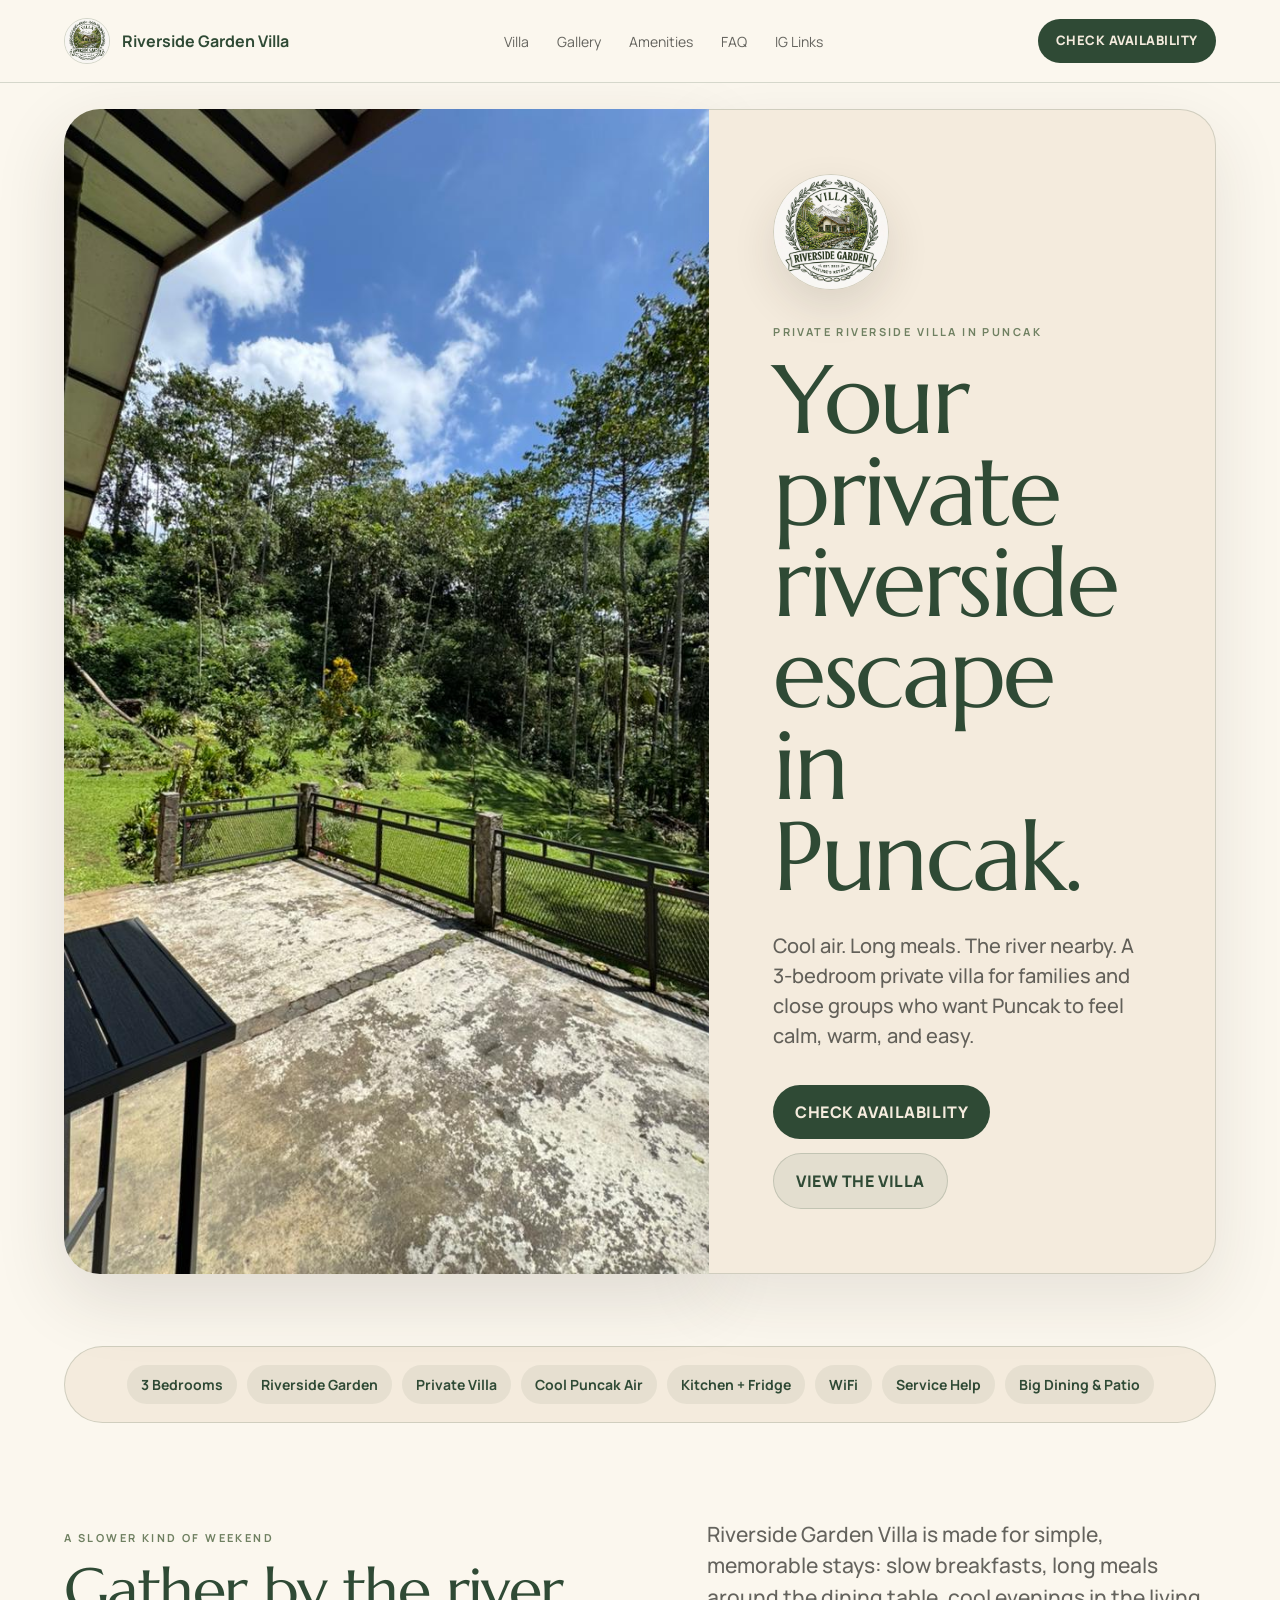
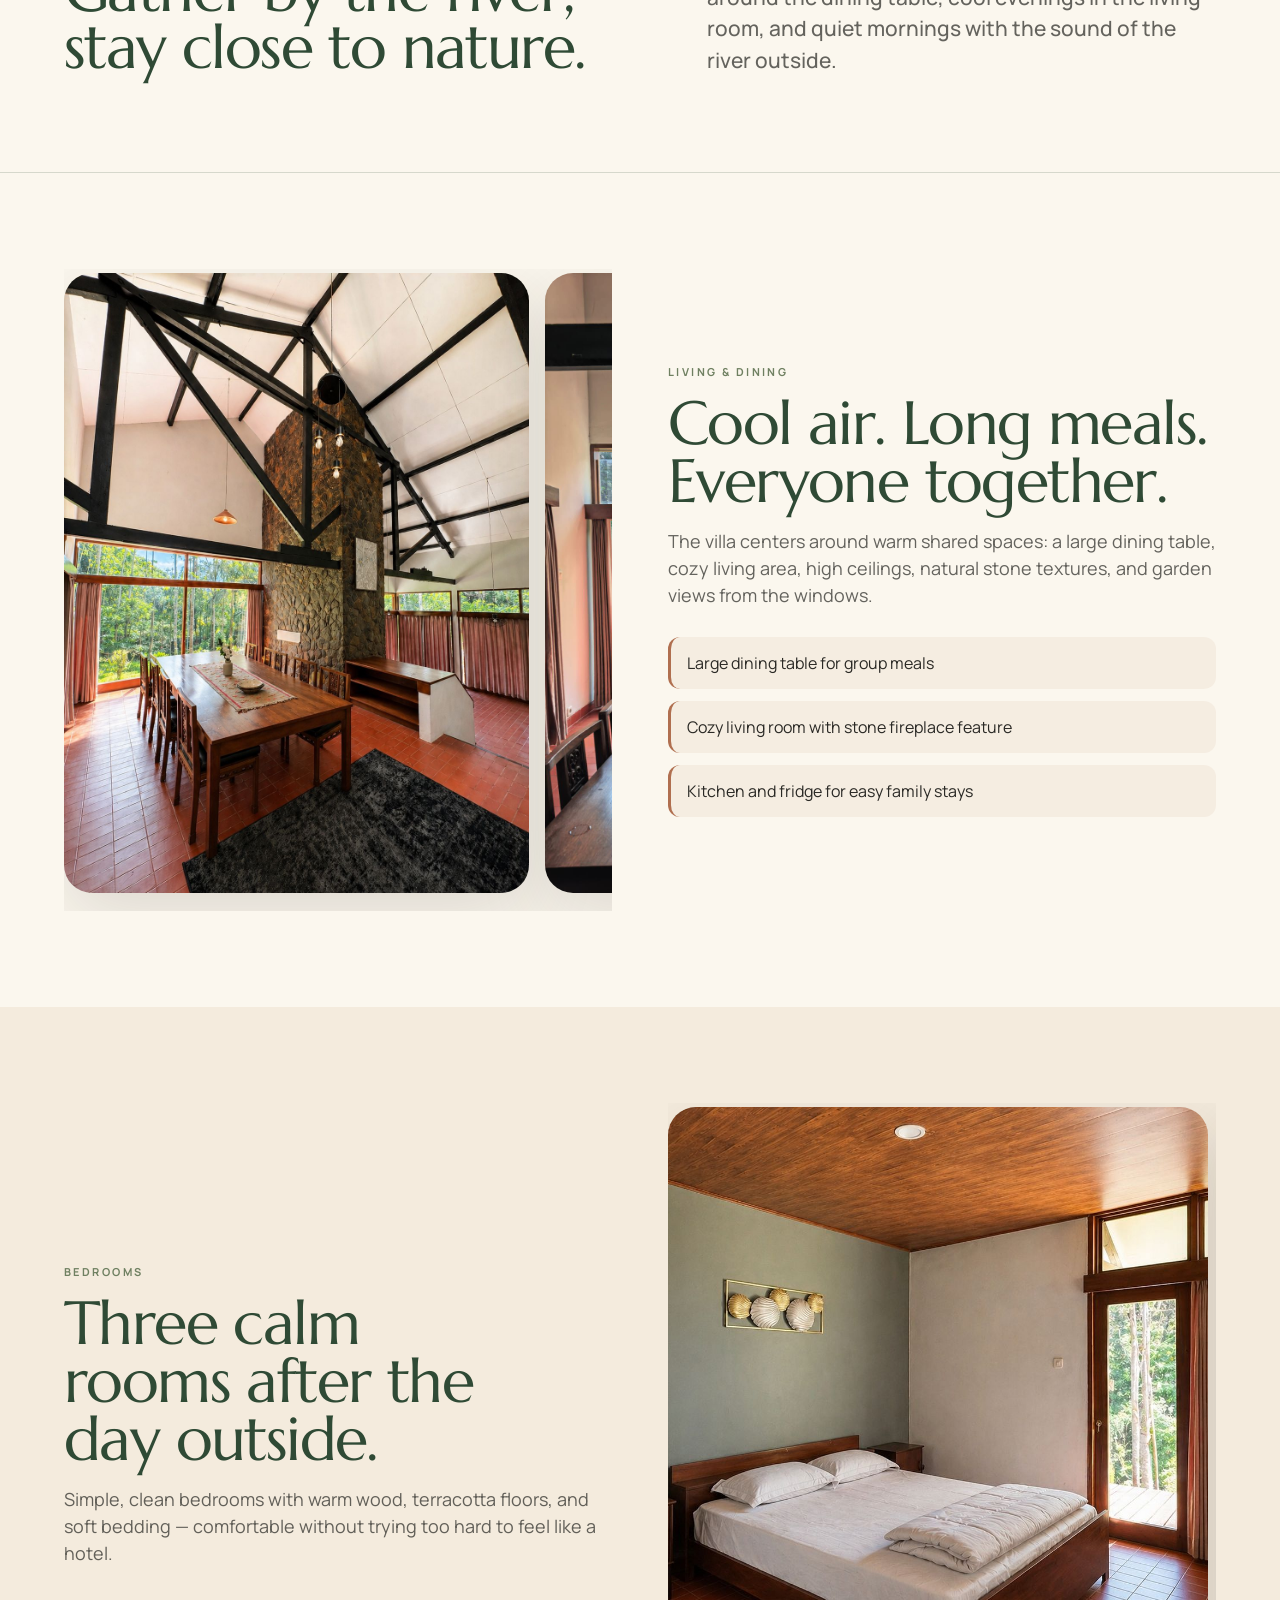
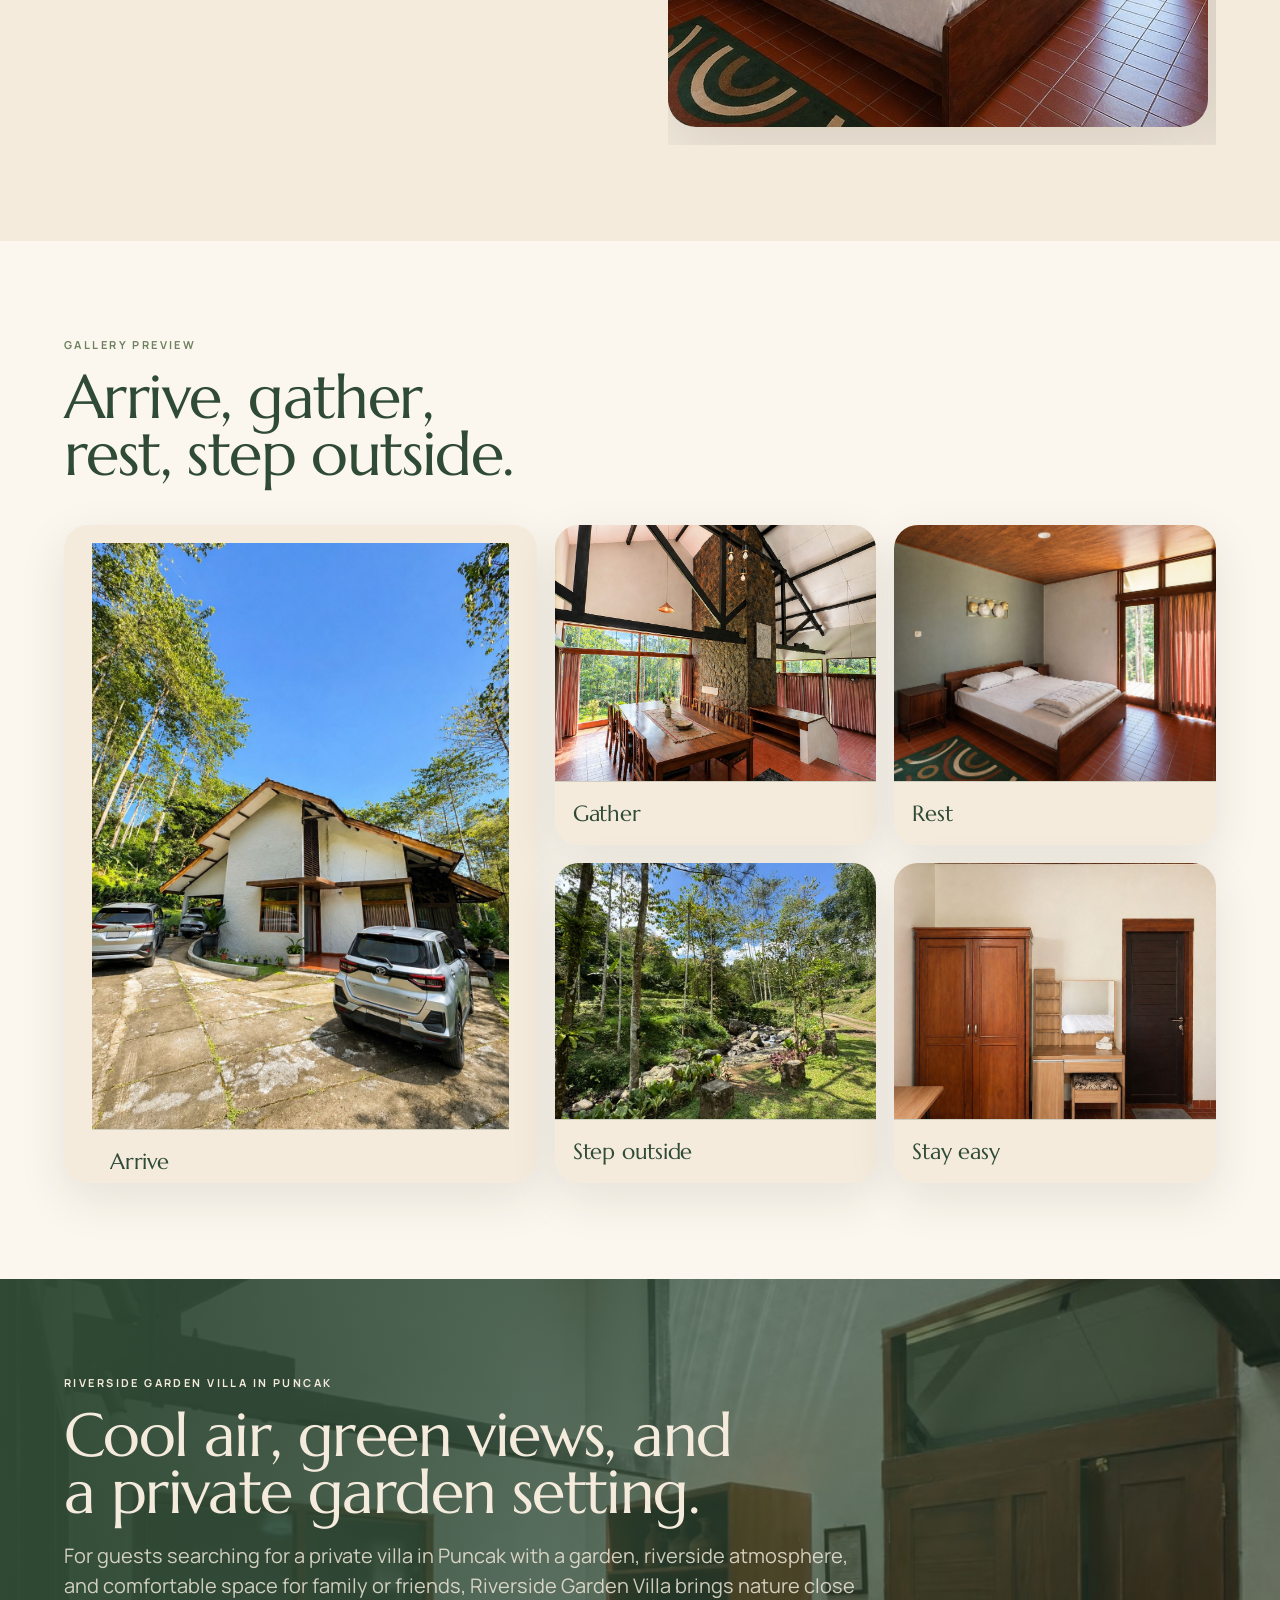
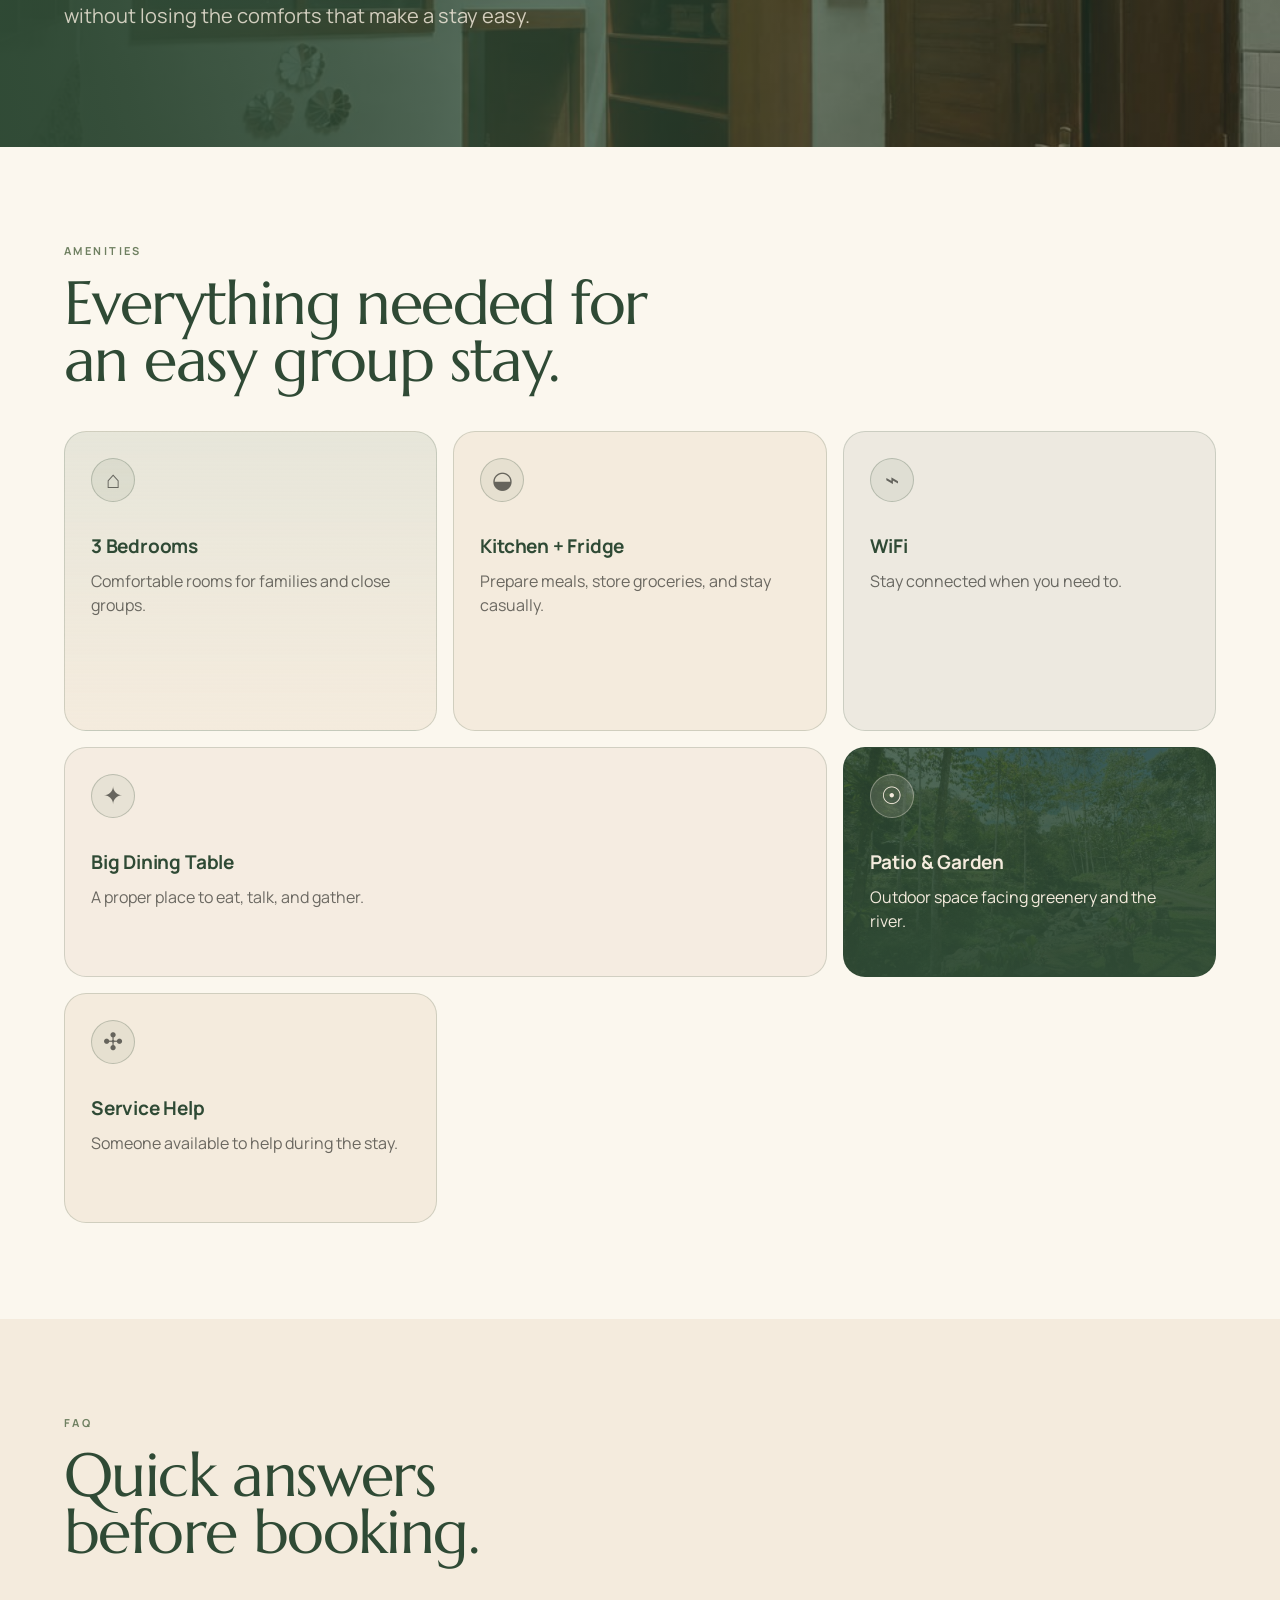
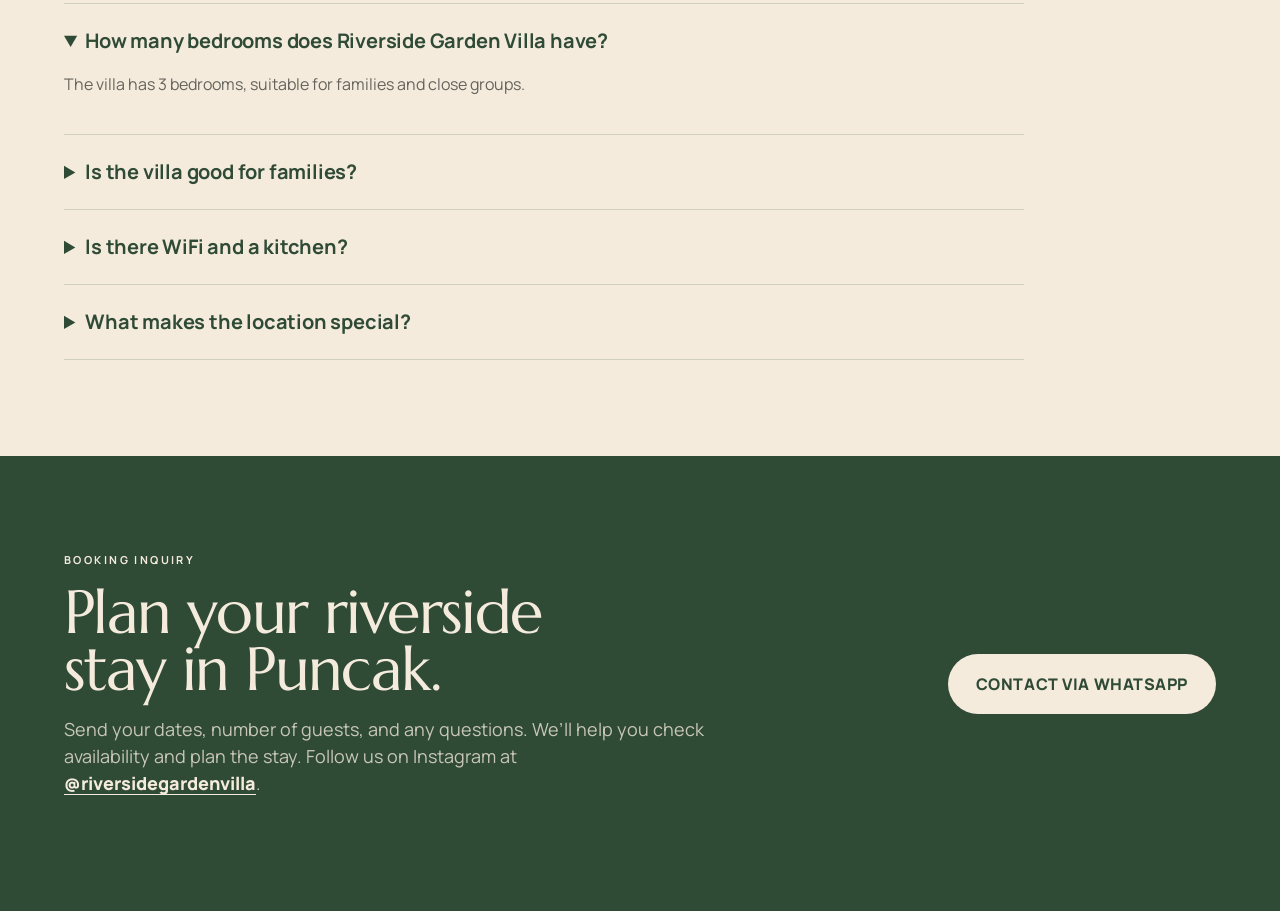
==== index.html @ 87b30d62 "Update WhatsApp inquiry message" ====
<!doctype html>
<html lang="en">
<head>
  <meta charset="utf-8" />
  <meta name="viewport" content="width=device-width, initial-scale=1" />
  <title>Riverside Garden Villa Puncak | Private 3-Bedroom Riverside Villa</title>
  <meta name="description" content="Riverside Garden Villa is a private 3-bedroom villa in Puncak for families and close groups, with a riverside garden, cool mountain air, kitchen, WiFi, patio, and cozy gathering spaces." />
  <meta name="keywords" content="villa puncak, riverside villa puncak, private villa puncak, family villa puncak, villa with garden puncak, 3 bedroom villa puncak" />
  <meta property="og:title" content="Riverside Garden Villa — Your private riverside escape in Puncak" />
  <meta property="og:description" content="A warm, private 3-bedroom riverside villa for families and close groups in Puncak." />
  <meta property="og:type" content="website" />
  <link rel="preconnect" href="https://fonts.googleapis.com">
  <link rel="preconnect" href="https://fonts.gstatic.com" crossorigin>
  <link href="https://fonts.googleapis.com/css2?family=Manrope:wght@400;500;600;700;800&family=Marcellus&display=swap" rel="stylesheet">
  <link rel="stylesheet" href="styles.css" />
  <script type="application/ld+json">
  {
    "@context": "https://schema.org",
    "@type": "LodgingBusiness",
    "name": "Riverside Garden Villa",
    "description": "Private 3-bedroom riverside garden villa in Puncak for families and close groups.",
    "address": { "@type": "PostalAddress", "addressLocality": "Puncak", "addressCountry": "ID" },
    "amenityFeature": [
      {"@type":"LocationFeatureSpecification","name":"3 bedrooms","value":true},
      {"@type":"LocationFeatureSpecification","name":"Riverside garden","value":true},
      {"@type":"LocationFeatureSpecification","name":"Kitchen and fridge","value":true},
      {"@type":"LocationFeatureSpecification","name":"WiFi","value":true},
      {"@type":"LocationFeatureSpecification","name":"Service help","value":true}
    ]
  }
  </script>
</head>
<body>
  <header class="nav">
    <a class="brand" href="#top" aria-label="Riverside Garden Villa home">
      <img class="nav-logo" src="assets/logo-riverside-garden.jpg" alt="Riverside Garden Villa logo" />
      <span>Riverside Garden Villa</span>
    </a>
    <nav aria-label="Main navigation">
      <a href="#villa">Villa</a>
      <a href="#gallery">Gallery</a>
      <a href="#amenities">Amenities</a>
      <a href="#faq">FAQ</a>
      <a href="links.html">IG Links</a>
    </nav>
    <a class="nav-cta" href="#book">Check Availability</a>
  </header>

  <main id="top">
    <section class="hero hero-retreat">
      <div class="hero-image-panel">
        <img src="assets/nature-terrace-view.jpg" alt="Terrace overlooking green riverside garden at Riverside Garden Villa in Puncak" />
      </div>
      <div class="hero-copy hero-copy-panel">
        <img class="hero-logo" src="assets/logo-riverside-garden.jpg" alt="Riverside Garden Villa logo" />
        <p class="eyebrow">Private riverside villa in Puncak</p>
        <h1>Your private riverside escape in Puncak.</h1>
        <p class="lead">Cool air. Long meals. The river nearby. A 3-bedroom private villa for families and close groups who want Puncak to feel calm, warm, and easy.</p>
        <div class="actions">
          <a class="button primary" href="#book">Check Availability</a>
          <a class="button secondary" href="#gallery">View the Villa</a>
        </div>
      </div>
    </section>

    <section class="highlights" aria-label="Villa highlights">
      <span>3 Bedrooms</span><span>Riverside Garden</span><span>Private Villa</span><span>Cool Puncak Air</span><span>Kitchen + Fridge</span><span>WiFi</span><span>Service Help</span><span>Big Dining & Patio</span>
    </section>

    <section id="villa" class="story section-pad">
      <div>
        <p class="eyebrow">A slower kind of weekend</p>
        <h2>Gather by the river, stay close to nature.</h2>
      </div>
      <p>Riverside Garden Villa is made for simple, memorable stays: slow breakfasts, long meals around the dining table, cool evenings in the living room, and quiet mornings with the sound of the river outside.</p>
    </section>

    <section class="split section-pad">
      <div class="side-scroll feature-scroll" aria-label="Living and dining photo gallery">
        <img src="assets/living-dining-1.jpg" alt="High ceiling dining area with warm wood table and stone fireplace" />
        <img src="assets/living-dining-2.jpg" alt="Dining table beside large windows and garden views" />
        <img src="assets/living-room-1.jpg" alt="Living room with sofa, television, and fireplace" />
        <img src="assets/living-room-2.jpg" alt="Cozy living area with fireplace and tall windows" />
      </div>
      <div class="split-copy">
        <p class="eyebrow">Living & dining</p>
        <h2>Cool air. Long meals. Everyone together.</h2>
        <p>The villa centers around warm shared spaces: a large dining table, cozy living area, high ceilings, natural stone textures, and garden views from the windows.</p>
        <ul class="ticks">
          <li>Large dining table for group meals</li>
          <li>Cozy living room with stone fireplace feature</li>
          <li>Kitchen and fridge for easy family stays</li>
        </ul>
      </div>
    </section>

    <section class="split reverse section-pad">
      <div class="split-copy">
        <p class="eyebrow">Bedrooms</p>
        <h2>Three calm rooms after the day outside.</h2>
        <p>Simple, clean bedrooms with warm wood, terracotta floors, and soft bedding — comfortable without trying too hard to feel like a hotel.</p>
      </div>
      <div class="side-scroll feature-scroll" aria-label="Bedroom photo gallery">
        <img src="assets/bedroom-2.jpg" alt="Bedroom with bed, side table, curtains, and balcony door" />
        <img src="assets/bedroom-3.jpg" alt="Bedroom with double bed and warm wood finishes" />
        <img src="assets/bedroom-1.jpg" alt="Bedroom with bed, desk, wardrobe, and warm wood finishes" />
        <img src="assets/bedroom-twin.jpg" alt="Bright bedroom with twin beds" />
      </div>
    </section>

    <section id="gallery" class="gallery section-pad">
      <div class="section-head">
        <p class="eyebrow">Gallery preview</p>
        <h2>Arrive, gather, rest, step outside.</h2>
      </div>
      <div class="gallery-grid">
        <figure class="large"><img src="assets/arrive-front-driveway.jpg" alt="Front driveway arrival view of Riverside Garden Villa in Puncak" /><figcaption>Arrive</figcaption></figure>
        <figure><img src="assets/living-dining-1.jpg" alt="Warm living and dining room for gathering together" /><figcaption>Gather</figcaption></figure>
        <figure><img src="assets/bedroom-2.jpg" alt="Bedroom with bed, curtains, and balcony door" /><figcaption>Rest</figcaption></figure>
        <figure><img src="assets/nature-riverside-lawn.jpg" alt="Riverside lawn and stream surrounded by trees" /><figcaption>Step outside</figcaption></figure>
        <figure><img src="assets/stay-easy-room-desk.jpg" alt="Room desk, storage, and practical stay amenities" /><figcaption>Stay easy</figcaption></figure>
      </div>
    </section>

    <section class="river section-pad">
      <div class="river-panel">
        <p class="eyebrow">Riverside garden villa in Puncak</p>
        <h2>Cool air, green views, and a private garden setting.</h2>
        <p>For guests searching for a private villa in Puncak with a garden, riverside atmosphere, and comfortable space for family or friends, Riverside Garden Villa brings nature close without losing the comforts that make a stay easy.</p>
      </div>
    </section>

    <section id="amenities" class="amenities section-pad">
      <div class="section-head compact">
        <p class="eyebrow">Amenities</p>
        <h2>Everything needed for an easy group stay.</h2>
      </div>
      <div class="amenity-grid">
        <div class="amenity-card tall"><span class="amenity-icon">⌂</span><strong>3 Bedrooms</strong><span>Comfortable rooms for families and close groups.</span></div>
        <div class="amenity-card"><span class="amenity-icon">◒</span><strong>Kitchen + Fridge</strong><span>Prepare meals, store groceries, and stay casually.</span></div>
        <div class="amenity-card quiet"><span class="amenity-icon">⌁</span><strong>WiFi</strong><span>Stay connected when you need to.</span></div>
        <div class="amenity-card wide"><span class="amenity-icon">✦</span><strong>Big Dining Table</strong><span>A proper place to eat, talk, and gather.</span></div>
        <div class="amenity-card image-card"><img src="assets/step-outside-stream.jpg" alt="Riverside garden stream" /><span class="amenity-icon">☉</span><strong>Patio & Garden</strong><span>Outdoor space facing greenery and the river.</span></div>
        <div class="amenity-card"><span class="amenity-icon">✣</span><strong>Service Help</strong><span>Someone available to help during the stay.</span></div>
      </div>
    </section>

    <section id="faq" class="faq section-pad">
      <div class="section-head compact">
        <p class="eyebrow">FAQ</p>
        <h2>Quick answers before booking.</h2>
      </div>
      <details open><summary>How many bedrooms does Riverside Garden Villa have?</summary><p>The villa has 3 bedrooms, suitable for families and close groups.</p></details>
      <details><summary>Is the villa good for families?</summary><p>Yes. The villa is designed around shared spaces: a cozy living room, large dining table, kitchen, patio, and garden.</p></details>
      <details><summary>Is there WiFi and a kitchen?</summary><p>Yes, the villa includes WiFi, a kitchen, and a fridge.</p></details>
      <details><summary>What makes the location special?</summary><p>The villa is in Puncak with cool mountain air, a private garden feel, and a riverside natural setting.</p></details>
    </section>

    <section id="book" class="booking section-pad">
      <div>
        <p class="eyebrow">Booking inquiry</p>
        <h2>Plan your riverside stay in Puncak.</h2>
        <p>Send your dates, number of guests, and any questions. We’ll help you check availability and plan the stay. Follow us on Instagram at <a class="inline-link" href="https://instagram.com/riversidegardenvilla" target="_blank" rel="noopener">@riversidegardenvilla</a>.</p>
      </div>
      <a class="button primary large" href="https://wa.me/6287873734000?text=Halo%20Riverside%20Garden%20Villa%2C%20saya%20tertarik%20untuk%20reservasi.%20Boleh%20info%20tanggal%20terdekat%20yang%20tersedia%20dan%20rate-nya%20berapa%3F" aria-label="Contact Riverside Garden Villa on WhatsApp">Contact via WhatsApp</a>
    </section>
  </main>
</body>
</html>
---- styles.css ----
:root{
  --green:#2F4A35;
  --moss:#6F8061;
  --stone:#77736A;
  --cream:#F4EBDD;
  --cream-2:#FBF7EE;
  --wood:#8A5F3F;
  --terracotta:#B06F4F;
  --charcoal:#2A2925;
  --line:rgba(47,74,53,.18);
  --shadow:0 24px 70px rgba(47,42,34,.14);
  --radius:28px;
}
*{box-sizing:border-box}
html{scroll-behavior:smooth}
body{
  margin:0;
  background:var(--cream-2);
  color:var(--charcoal);
  font-family:"Manrope",system-ui,sans-serif;
  line-height:1.5;
}
body:before{
  content:"";
  position:fixed;
  inset:0;
  pointer-events:none;
  opacity:.08;
  background-image:radial-gradient(var(--stone) .6px, transparent .6px);
  background-size:12px 12px;
}
img{max-width:100%;display:block;object-fit:cover}
a{color:inherit;text-decoration:none}
.section-pad{padding:96px clamp(20px,5vw,72px)}
.nav{
  position:sticky;
  top:0;
  z-index:20;
  display:flex;
  align-items:center;
  justify-content:space-between;
  gap:24px;
  padding:18px clamp(20px,5vw,72px);
  background:rgba(251,247,238,.86);
  backdrop-filter:blur(18px);
  border-bottom:1px solid var(--line);
}
.brand{display:flex;align-items:center;gap:12px;font-weight:700;color:var(--green)}
.brand-mark{
  width:42px;height:42px;border-radius:50%;
  display:grid;place-items:center;
  background:var(--green);color:var(--cream);
  font-family:"Cormorant Garamond",Georgia,serif;font-weight:800;
}
.nav nav{display:flex;gap:28px;color:rgba(42,41,37,.72);font-size:14px}
.nav nav a:hover{color:var(--green)}
.nav-cta{padding:12px 18px;border-radius:999px;background:var(--green);color:var(--cream);font-weight:800;font-size:13px;letter-spacing:.04em;text-transform:uppercase}
.hero{
  display:grid;
  grid-template-columns:minmax(0, .92fr) minmax(360px,1.08fr);
  gap:56px;
  align-items:center;
  min-height:calc(100dvh - 80px);
}
.eyebrow{
  margin:0 0 14px;
  color:var(--moss);
  text-transform:uppercase;
  letter-spacing:.22em;
  font-size:11px;
  font-weight:700;
}
h1,h2{font-family:"Cormorant Garamond",Georgia,serif;line-height:.92;letter-spacing:-.018em;margin:0;color:var(--green);font-weight:700}
h1{font-size:clamp(58px,8.4vw,122px);text-wrap:balance}
h2{font-size:clamp(40px,5.2vw,78px);text-wrap:balance}
.lead{font-size:19px;color:rgba(42,41,37,.72);max-width:620px;font-weight:500;margin:28px 0 0}
.actions{display:flex;gap:14px;margin-top:34px;flex-wrap:wrap}
.button{display:inline-flex;align-items:center;justify-content:center;border-radius:999px;padding:15px 22px;font-weight:800;letter-spacing:.035em;text-transform:uppercase;transition:transform .25s ease, background .25s ease}
.button:active{transform:scale(.98) translateY(1px)}
.primary{background:var(--green);color:var(--cream)}
.primary:hover{background:#263d2c}
.secondary{background:rgba(47,74,53,.08);color:var(--green);border:1px solid var(--line)}
.large{padding:18px 28px;white-space:nowrap}
.hero-media{position:relative}
.hero-media img{height:min(74vh,720px);width:100%;border-radius:var(--radius);box-shadow:var(--shadow)}
.hero-card{
  position:absolute;left:28px;bottom:28px;right:28px;
  padding:20px 22px;border-radius:22px;
  background:rgba(244,235,221,.86);
  backdrop-filter:blur(14px);
  border:1px solid rgba(255,255,255,.48);
  display:flex;justify-content:space-between;gap:18px;align-items:center;
}
.hero-card span{color:rgba(42,41,37,.68)}
.highlights{
  margin:0 clamp(20px,5vw,72px);
  padding:18px;
  border:1px solid var(--line);
  border-radius:999px;
  display:flex;
  gap:10px;
  flex-wrap:wrap;
  justify-content:center;
  background:var(--cream);
}
.highlights span{padding:9px 14px;border-radius:999px;background:rgba(47,74,53,.07);color:var(--green);font-size:14px;font-weight:700}
.story{display:grid;grid-template-columns:1.05fr .95fr;gap:80px;align-items:end;border-bottom:1px solid var(--line)}
.story p:last-child{font-size:21px;color:rgba(42,41,37,.72);max-width:760px;font-weight:500;margin:0}
.split{display:grid;grid-template-columns:1fr 1fr;gap:56px;align-items:center}
.split.reverse{background:var(--cream)}
.split img{height:620px;width:100%;border-radius:var(--radius);box-shadow:var(--shadow)}
.split-copy p:not(.eyebrow){font-size:18px;color:rgba(42,41,37,.72);max-width:590px}
.ticks{list-style:none;padding:0;margin:28px 0 0;display:grid;gap:12px}
.ticks li{padding:14px 16px;border-left:3px solid var(--terracotta);background:rgba(176,111,79,.08);border-radius:12px}
.section-head{max-width:860px;margin-bottom:42px}.section-head.compact{max-width:720px}
.gallery-grid{display:grid;grid-template-columns:1.25fr .85fr .85fr;grid-auto-rows:320px;gap:18px}
figure{margin:0;position:relative;overflow:hidden;border-radius:24px;background:var(--cream);box-shadow:0 16px 48px rgba(47,42,34,.10)}
figure.large{grid-row:span 2}
figure img{width:100%;height:100%}
figcaption{position:absolute;left:16px;bottom:16px;background:rgba(251,247,238,.88);padding:10px 13px;border-radius:999px;color:var(--green);font-weight:700;font-size:13px}
.river{background:linear-gradient(135deg,rgba(47,74,53,.96),rgba(111,128,97,.9)),url('assets/4433a8c8-841c-4224-a8cb-669ea52f34e6.jpg') center/cover;color:var(--cream)}
.river-panel{max-width:820px}.river h2,.river .eyebrow{color:var(--cream)}.river p:last-child{font-size:20px;color:rgba(244,235,221,.82)}
.amenity-grid{display:grid;grid-template-columns:repeat(3,1fr);gap:16px}
.amenity-grid div{padding:26px;border:1px solid var(--line);border-radius:22px;background:var(--cream)}
.amenity-grid strong{display:block;color:var(--green);font-size:19px;margin-bottom:8px;letter-spacing:-.01em}.amenity-grid span{color:rgba(42,41,37,.68)}
.faq{background:var(--cream)}
details{border-top:1px solid var(--line);padding:22px 0;max-width:960px}details:last-child{border-bottom:1px solid var(--line)}
summary{cursor:pointer;font-weight:700;color:var(--green);font-size:20px;letter-spacing:-.01em}details p{color:rgba(42,41,37,.7);max-width:760px}
.booking{display:flex;justify-content:space-between;align-items:center;gap:32px;background:var(--green);color:var(--cream)}
.booking h2,.booking .eyebrow{color:var(--cream)}.booking p:last-child{max-width:640px;color:rgba(244,235,221,.78);font-size:18px}.booking .primary{background:var(--cream);color:var(--green)}
@media (max-width: 900px){
  .nav nav{display:none}.nav-cta{display:none}.section-pad{padding:64px 20px}.hero,.story,.split{grid-template-columns:1fr;gap:34px}.hero{min-height:auto}.hero-media img,.split img{height:460px}.gallery-grid{grid-template-columns:1fr;grid-auto-rows:280px}figure.large{grid-row:span 1}.amenity-grid{grid-template-columns:1fr}.booking{display:block}.booking .button{margin-top:24px}.highlights{border-radius:24px}.hero-card{position:static;margin-top:14px;display:block}
}
.links-body{
  min-height:100dvh;
  background:
    radial-gradient(circle at 15% 0%, rgba(176,111,79,.18), transparent 34%),
    linear-gradient(145deg, var(--cream-2), var(--cream));
}
.links-page{
  min-height:100dvh;
  display:grid;
  place-items:center;
  padding:28px 18px;
}
.links-card{
  width:min(100%, 540px);
  padding:18px 18px 24px;
  border:1px solid var(--line);
  border-radius:34px;
  background:rgba(251,247,238,.88);
  box-shadow:var(--shadow);
}
.links-hero-img img{
  width:100%;
  height:250px;
  border-radius:24px;
  box-shadow:0 18px 42px rgba(47,42,34,.12);
}
.brand-lockup{
  text-align:center;
  padding:24px 14px 18px;
}
.brand-lockup .brand-mark{
  margin:0 auto 18px;
}
.brand-lockup h1{
  font-size:clamp(40px, 11vw, 62px);
}
.brand-lockup p:not(.eyebrow){
  margin:14px auto 0;
  color:rgba(42,41,37,.72);
  max-width:410px;
}
.link-list{
  display:grid;
  gap:12px;
}
.link-pill{
  display:block;
  padding:17px 18px;
  border-radius:20px;
  background:var(--cream);
  border:1px solid var(--line);
  transition:transform .2s ease, border-color .2s ease, background .2s ease;
}
.link-pill:hover{
  transform:translateY(-2px);
  border-color:rgba(47,74,53,.38);
}
.link-pill strong{
  display:block;
  color:var(--green);
  font-size:17px;
}
.link-pill span{
  display:block;
  margin-top:3px;
  color:rgba(42,41,37,.62);
  font-size:14px;
}
.primary-link{
  background:var(--green);
  border-color:var(--green);
}
.primary-link strong,.primary-link span{color:var(--cream)}
.primary-link span{opacity:.78}
.links-foot{
  margin:18px 0 0;
  text-align:center;
  color:var(--moss);
  font-weight:700;
}
@media (max-width:520px){
  .links-card{border-radius:28px;padding:14px 14px 20px}
  .links-hero-img img{height:210px}
}
.nav-logo{
  width:46px;
  height:46px;
  border-radius:50%;
  object-fit:cover;
  border:1px solid rgba(47,74,53,.2);
}
.actual-logo{
  width:118px;
  height:118px;
  border-radius:50%;
  object-fit:cover;
  margin:0 auto 18px;
  display:block;
  border:1px solid rgba(47,74,53,.18);
  box-shadow:0 14px 34px rgba(47,42,34,.12);
}
.links-hero-scroll{
  display:flex;
  gap:12px;
  overflow-x:auto;
  scroll-snap-type:x mandatory;
  -webkit-overflow-scrolling:touch;
  padding-bottom:10px;
  scrollbar-color:rgba(47,74,53,.35) transparent;
}
.links-hero-scroll img{
  flex:0 0 86%;
  width:86%;
  height:250px;
  border-radius:24px;
  scroll-snap-align:center;
  box-shadow:0 18px 42px rgba(47,42,34,.12);
}
.links-hero-scroll img:first-child{margin-left:0}
.links-hero-scroll:after{
  content:"";
  flex:0 0 2px;
}
@media (max-width:520px){
  .links-hero-scroll img{height:210px;flex-basis:88%;width:88%}
  .actual-logo{width:104px;height:104px}
}
/* Gallery alignment refinement */
.gallery-grid{
  align-items:stretch;
}
.gallery-grid figure{
  display:grid;
  grid-template-rows:1fr auto;
  overflow:hidden;
  background:var(--cream);
}
.gallery-grid figure img{
  grid-row:1;
  width:100%;
  height:100%;
  min-height:0;
}
.gallery-grid figure figcaption{
  position:static;
  grid-row:2;
  display:flex;
  align-items:center;
  min-height:54px;
  padding:14px 18px;
  border-radius:0;
  background:var(--cream);
  border-top:1px solid var(--line);
  color:var(--green);
  font-weight:800;
  font-size:13px;
  letter-spacing:.08em;
  text-transform:uppercase;
}
.gallery-grid figure.large img{
  height:586px;
}
@media (max-width:900px){
  .gallery-grid figure.large img,
  .gallery-grid figure img{height:226px}
  .gallery-grid{grid-auto-rows:auto}
}
/* Editorial hero refinement */
.hero-editorial{
  position:relative;
  overflow:hidden;
  grid-template-columns:minmax(0,.9fr) minmax(420px,1.1fr);
}
.hero-editorial:before{
  content:"";
  position:absolute;
  width:520px;
  height:520px;
  border-radius:50%;
  right:-160px;
  top:72px;
  background:rgba(111,128,97,.16);
  z-index:-1;
}
.hero-logo{
  width:138px;
  height:138px;
  border-radius:50%;
  object-fit:cover;
  margin-bottom:28px;
  border:1px solid rgba(47,74,53,.18);
  box-shadow:0 18px 44px rgba(47,42,34,.12);
}
.hero-collage{
  position:relative;
  min-height:720px;
}
.hero-main-photo{
  position:absolute;
  inset:34px 0 64px 82px;
  border-radius:34px;
  overflow:hidden;
  box-shadow:var(--shadow);
}
.hero-main-photo img{
  width:100%;
  height:100%;
}
.hero-main-photo figcaption{
  position:absolute;
  left:20px;
  bottom:20px;
  border-radius:999px;
  border:1px solid rgba(255,255,255,.52);
  background:rgba(244,235,221,.88);
  backdrop-filter:blur(12px);
}
.hero-float{
  position:absolute;
  border-radius:24px;
  border:8px solid var(--cream-2);
  box-shadow:0 20px 54px rgba(47,42,34,.18);
}
.hero-float-one{
  width:310px;
  height:235px;
  left:0;
  top:0;
}
.hero-float-two{
  width:250px;
  height:180px;
  right:18px;
  bottom:0;
}
.hero-collage .hero-card{
  left:auto;
  right:38px;
  bottom:104px;
  width:min(360px,70%);
}
@media (max-width:900px){
  .hero-editorial{grid-template-columns:1fr}
  .hero-logo{width:112px;height:112px;margin-bottom:20px}
  .hero-collage{min-height:auto;display:grid;gap:14px}
  .hero-main-photo,.hero-float,.hero-collage .hero-card{position:static;width:100%;height:auto;inset:auto}
  .hero-main-photo{height:420px}
  .hero-main-photo img{height:100%}
  .hero-float{display:none}
  .hero-main-photo figcaption{position:absolute}
}
/* Impeccable pass: typography, hero, narrative gallery */
h1,h2{font-family:"Marcellus", Georgia, serif;font-weight:400;letter-spacing:-.026em;line-height:.94}
h1{font-size:clamp(52px,7.6vw,108px)}
h2{font-size:clamp(36px,4.8vw,68px)}
.hero-retreat{
  min-height:calc(100dvh - 80px);
  display:grid;
  grid-template-columns:minmax(0,1.12fr) minmax(380px,.88fr);
  gap:0;
  padding:clamp(18px,2vw,28px) clamp(20px,5vw,72px) 72px;
  align-items:stretch;
}
.hero-image-panel{
  min-height:720px;
  border-radius:36px 0 0 36px;
  overflow:hidden;
  box-shadow:var(--shadow);
}
.hero-image-panel img{width:100%;height:100%;object-fit:cover}
.hero-copy-panel{
  display:flex;
  flex-direction:column;
  justify-content:center;
  padding:clamp(32px,5vw,72px);
  background:var(--cream);
  border:1px solid var(--line);
  border-left:0;
  border-radius:0 36px 36px 0;
  box-shadow:0 24px 70px rgba(47,42,34,.10);
}
.hero-copy-panel .lead{font-size:20px;max-width:560px}
.hero-copy-panel .hero-logo{width:116px;height:116px;margin-bottom:34px}
.gallery .section-head h2{max-width:720px}
.gallery-grid figure figcaption{
  font-family:"Marcellus", Georgia, serif;
  text-transform:none;
  letter-spacing:-.01em;
  font-size:22px;
  font-weight:400;
  min-height:64px;
}
.river{background:linear-gradient(90deg,rgba(47,74,53,.98),rgba(47,74,53,.74),rgba(47,74,53,.42)),url('assets/4433a8c8-841c-4224-a8cb-669ea52f34e6.jpg') center/cover}
@media (max-width:900px){
  h1{font-size:clamp(46px,14vw,70px)}
  h2{font-size:clamp(34px,10vw,52px)}
  .hero-retreat{display:flex;flex-direction:column;padding:14px 14px 52px;min-height:auto}
  .hero-image-panel{min-height:360px;border-radius:28px 28px 0 0;box-shadow:none}
  .hero-copy-panel{border-left:1px solid var(--line);border-top:0;border-radius:0 0 28px 28px;padding:28px 22px 30px;box-shadow:0 18px 46px rgba(47,42,34,.10)}
  .hero-copy-panel .hero-logo{width:92px;height:92px;margin-bottom:22px}
  .hero-copy-panel .lead{font-size:17px}
  .actions .button{width:100%}
  .gallery-grid figure figcaption{font-size:20px;min-height:58px}
}
@media (max-width:520px){
  .nav{padding:12px 14px}.brand span:last-child{font-size:13px}.nav-logo{width:38px;height:38px}
  .highlights{margin:0 14px;padding:12px;justify-content:flex-start;border-radius:20px}.highlights span{font-size:12px;padding:8px 10px}
  .section-pad{padding:54px 16px}
  .split img{height:310px}.hero-image-panel{min-height:300px}
}
.side-scroll{
  display:flex;
  gap:16px;
  overflow-x:auto;
  scroll-snap-type:x mandatory;
  -webkit-overflow-scrolling:touch;
  padding:4px 4px 18px;
}
.side-scroll img{
  flex:0 0 min(86%, 620px);
  height:620px;
  border-radius:var(--radius);
  box-shadow:var(--shadow);
  scroll-snap-align:start;
}
.feature-scroll{
  min-width:0;
}
@media (max-width:900px){
  .side-scroll{margin-inline:-16px;padding-inline:16px;gap:12px}
  .side-scroll img{flex-basis:88%;height:360px;border-radius:24px}
}
@media (max-width:520px){
  .side-scroll img{height:310px;flex-basis:88%}
}
/* Mobile hero overlay refinement */
@media (max-width:900px){
  .hero-retreat{
    position:relative;
    display:block;
    min-height:calc(100dvh - 68px);
    padding:14px;
    overflow:hidden;
  }
  .hero-image-panel{
    position:absolute;
    inset:14px;
    min-height:0;
    height:auto;
    border-radius:30px;
    box-shadow:var(--shadow);
  }
  .hero-image-panel:after{
    content:"";
    position:absolute;
    inset:0;
    background:linear-gradient(180deg, rgba(24,39,28,.10) 0%, rgba(24,39,28,.18) 34%, rgba(24,39,28,.78) 100%);
    pointer-events:none;
  }
  .hero-copy-panel{
    position:relative;
    z-index:1;
    min-height:calc(100dvh - 96px);
    justify-content:flex-end;
    padding:28px 22px 30px;
    background:transparent;
    border:0;
    box-shadow:none;
    color:var(--cream);
  }
  .hero-copy-panel h1,
  .hero-copy-panel .eyebrow{
    color:var(--cream);
    text-shadow:0 2px 22px rgba(0,0,0,.26);
  }
  .hero-copy-panel .lead{
    color:rgba(244,235,221,.88);
    text-shadow:0 2px 18px rgba(0,0,0,.24);
  }
  .hero-copy-panel .hero-logo{
    width:84px;
    height:84px;
    margin-bottom:auto;
    background:var(--cream);
    border:4px solid rgba(244,235,221,.72);
    box-shadow:0 14px 34px rgba(0,0,0,.22);
  }
  .hero-copy-panel .actions{
    margin-top:24px;
  }
  .hero-copy-panel .button.primary{
    background:var(--cream);
    color:var(--green);
  }
  .hero-copy-panel .button.secondary{
    background:rgba(244,235,221,.16);
    color:var(--cream);
    border-color:rgba(244,235,221,.42);
    backdrop-filter:blur(10px);
  }
}
@media (max-width:520px){
  .hero-retreat{min-height:calc(100dvh - 64px);padding:10px}
  .hero-image-panel{inset:10px;border-radius:26px}
  .hero-copy-panel{min-height:calc(100dvh - 84px);padding:22px 18px 24px}
  .hero-copy-panel h1{font-size:clamp(42px,13vw,62px)}
  .hero-copy-panel .lead{font-size:16px;line-height:1.55}
}
/* Mobile hero readability pass */
@media (max-width:900px){
  .hero-image-panel:after{
    background:
      linear-gradient(180deg, rgba(12,22,15,.42) 0%, rgba(12,22,15,.50) 34%, rgba(12,22,15,.88) 100%),
      radial-gradient(circle at 24% 20%, rgba(12,22,15,.18), transparent 34%);
  }
  .hero-copy-panel h1{
    color:#fbf4e8;
    text-shadow:0 3px 30px rgba(0,0,0,.58), 0 1px 2px rgba(0,0,0,.36);
  }
  .hero-copy-panel .eyebrow{
    color:#fbf4e8;
    text-shadow:0 2px 16px rgba(0,0,0,.58);
    font-weight:900;
  }
  .hero-copy-panel .lead{
    color:rgba(251,244,232,.96);
    text-shadow:0 2px 18px rgba(0,0,0,.62), 0 1px 2px rgba(0,0,0,.38);
    font-weight:600;
  }
  .hero-copy-panel .button.primary{
    box-shadow:0 12px 34px rgba(0,0,0,.22);
  }
  .hero-copy-panel .button.secondary{
    background:rgba(18,35,24,.44);
    border-color:rgba(251,244,232,.56);
    box-shadow:inset 0 1px 0 rgba(255,255,255,.12), 0 12px 34px rgba(0,0,0,.18);
  }
}
/* Mobile gallery + amenities refinement */
@media (max-width:900px){
  .gallery-grid{
    display:grid;
    grid-template-columns:1fr;
    gap:18px;
  }
  .gallery-grid figure,
  .gallery-grid figure.large{
    grid-row:auto;
    border-radius:26px;
  }
  .gallery-grid figure img,
  .gallery-grid figure.large img{
    width:100%;
    height:260px;
    object-fit:cover;
  }
  .gallery-grid figure figcaption{
    min-height:62px;
    padding:16px 18px;
  }
  .amenity-grid{
    display:flex;
    overflow-x:auto;
    gap:14px;
    scroll-snap-type:x mandatory;
    -webkit-overflow-scrolling:touch;
    margin-inline:-16px;
    padding:4px 16px 18px;
  }
  .amenity-grid div{
    flex:0 0 78%;
    min-height:166px;
    scroll-snap-align:start;
    display:flex;
    flex-direction:column;
    justify-content:space-between;
  }
}
@media (max-width:520px){
  .gallery-grid figure img,
  .gallery-grid figure.large img{
    height:238px;
  }
  .amenity-grid div{
    flex-basis:82%;
    min-height:154px;
  }
}
.whatsapp-link{
  background:rgba(47,74,53,.10);
  border:2px solid rgba(47,74,53,.34);
}
.whatsapp-link strong{
  font-weight:900;
  color:var(--green);
}
.whatsapp-link span{
  font-weight:600;
  color:rgba(42,41,37,.72);
}
/* Make reservation CTA the primary action on links page */
.link-list .primary-link{
  background:var(--cream);
  border:1px solid var(--line);
}
.link-list .primary-link strong{color:var(--green)}
.link-list .primary-link span{color:rgba(42,41,37,.62);opacity:1}
.whatsapp-link{
  background:var(--green);
  border-color:var(--green);
  box-shadow:0 18px 42px rgba(47,74,53,.22);
}
.whatsapp-link strong,
.whatsapp-link span{
  color:var(--cream);
}
.whatsapp-link span{opacity:.82}
/* Links CTA color hierarchy */
.link-list .primary-link{
  background:var(--moss);
  border-color:var(--moss);
  box-shadow:0 14px 34px rgba(111,128,97,.18);
}
.link-list .primary-link strong,
.link-list .primary-link span{
  color:var(--cream);
}
.link-list .primary-link span{opacity:.84}
.whatsapp-link{
  background:var(--green);
  border-color:var(--green);
  box-shadow:0 18px 42px rgba(47,74,53,.24);
}
.links-gallery-wrap{
  margin-top:18px;
}
.links-gallery-wrap .links-hero-scroll img{
  height:190px;
  flex-basis:78%;
}
@media (max-width:520px){
  .links-gallery-wrap .links-hero-scroll img{
    height:172px;
    flex-basis:82%;
  }
}
.ig-handle{
  display:inline-flex;
  margin-top:14px;
  color:var(--moss);
  font-weight:800;
  letter-spacing:.02em;
}
.inline-link{
  color:var(--cream);
  font-weight:800;
  text-decoration:underline;
  text-underline-offset:4px;
}
/* Brand-icon amenities */
.amenity-grid{
  align-items:stretch;
}
.amenity-card{
  position:relative;
  overflow:hidden;
  min-height:230px;
}
.amenity-icon{
  width:44px;
  height:44px;
  border-radius:999px;
  display:grid;
  place-items:center;
  margin-bottom:30px;
  border:1px solid rgba(47,74,53,.24);
  color:var(--green);
  background:rgba(111,128,97,.10);
  font-family:"Marcellus", Georgia, serif;
  font-size:24px;
  line-height:1;
}
.amenity-card.tall{
  min-height:300px;
  background:linear-gradient(180deg, rgba(111,128,97,.14), var(--cream));
}
.amenity-card.wide{
  grid-column:span 2;
  background:rgba(176,111,79,.08);
}
.amenity-card.quiet{
  background:rgba(119,115,106,.10);
}
.amenity-card.image-card{
  color:var(--cream);
  background:var(--green);
  border-color:rgba(47,74,53,.28);
}
.amenity-card.image-card img{
  position:absolute;
  inset:0;
  width:100%;
  height:100%;
  object-fit:cover;
  opacity:.28;
}
.amenity-card.image-card:after{
  content:"";
  position:absolute;
  inset:0;
  background:linear-gradient(180deg,rgba(47,74,53,.34),rgba(47,74,53,.86));
}
.amenity-card.image-card .amenity-icon,
.amenity-card.image-card strong,
.amenity-card.image-card span:not(.amenity-icon){
  position:relative;
  z-index:1;
  color:var(--cream);
}
.amenity-card.image-card .amenity-icon{
  border-color:rgba(244,235,221,.36);
  background:rgba(244,235,221,.14);
}
@media (max-width:900px){
  .amenity-grid .amenity-card,
  .amenity-grid .amenity-card.tall,
  .amenity-grid .amenity-card.wide{
    flex:0 0 78%;
    min-height:210px;
    grid-column:auto;
  }
  .amenity-icon{margin-bottom:22px}
}
@media (max-width:520px){
  .amenity-grid .amenity-card,
  .amenity-grid .amenity-card.tall,
  .amenity-grid .amenity-card.wide{
    flex-basis:82%;
    min-height:190px;
  }
}
/* Mobile gallery becomes horizontal image carousel with overlay labels */
@media (max-width:900px){
  .gallery-grid{
    display:flex;
    overflow-x:auto;
    gap:16px;
    scroll-snap-type:x mandatory;
    -webkit-overflow-scrolling:touch;
    margin-inline:-16px;
    padding:4px 16px 22px;
  }
  .gallery-grid figure,
  .gallery-grid figure.large{
    flex:0 0 82%;
    height:360px;
    grid-row:auto;
    border-radius:28px;
    scroll-snap-align:start;
    display:block;
    position:relative;
    background:var(--green);
    box-shadow:0 18px 46px rgba(47,42,34,.14);
  }
  .gallery-grid figure:after{
    content:"";
    position:absolute;
    inset:0;
    background:linear-gradient(180deg,rgba(10,20,13,0) 42%, rgba(10,20,13,.58) 100%);
    pointer-events:none;
  }
  .gallery-grid figure img,
  .gallery-grid figure.large img{
    width:100%;
    height:100%;
    object-fit:cover;
  }
  .gallery-grid figure figcaption{
    position:absolute;
    left:18px;
    bottom:18px;
    z-index:1;
    min-height:auto;
    padding:8px 14px;
    border:1px solid rgba(244,235,221,.42);
    border-radius:999px;
    background:rgba(244,235,221,.18);
    backdrop-filter:blur(10px);
    color:var(--cream);
    font-size:22px;
    line-height:1;
  }
}
@media (max-width:520px){
  .gallery-grid figure,
  .gallery-grid figure.large{
    flex-basis:84%;
    height:330px;
  }
}
/* Remove mobile gallery backing/borders: images fill cards */
@media (max-width:900px){
  .gallery-grid figure,
  .gallery-grid figure.large{
    padding:0;
    background:transparent;
    border:0;
  }
  .gallery-grid figure img,
  .gallery-grid figure.large img{
    position:absolute;
    inset:0;
    width:100%;
    height:100%;
    object-fit:cover;
    border-radius:inherit;
  }
}
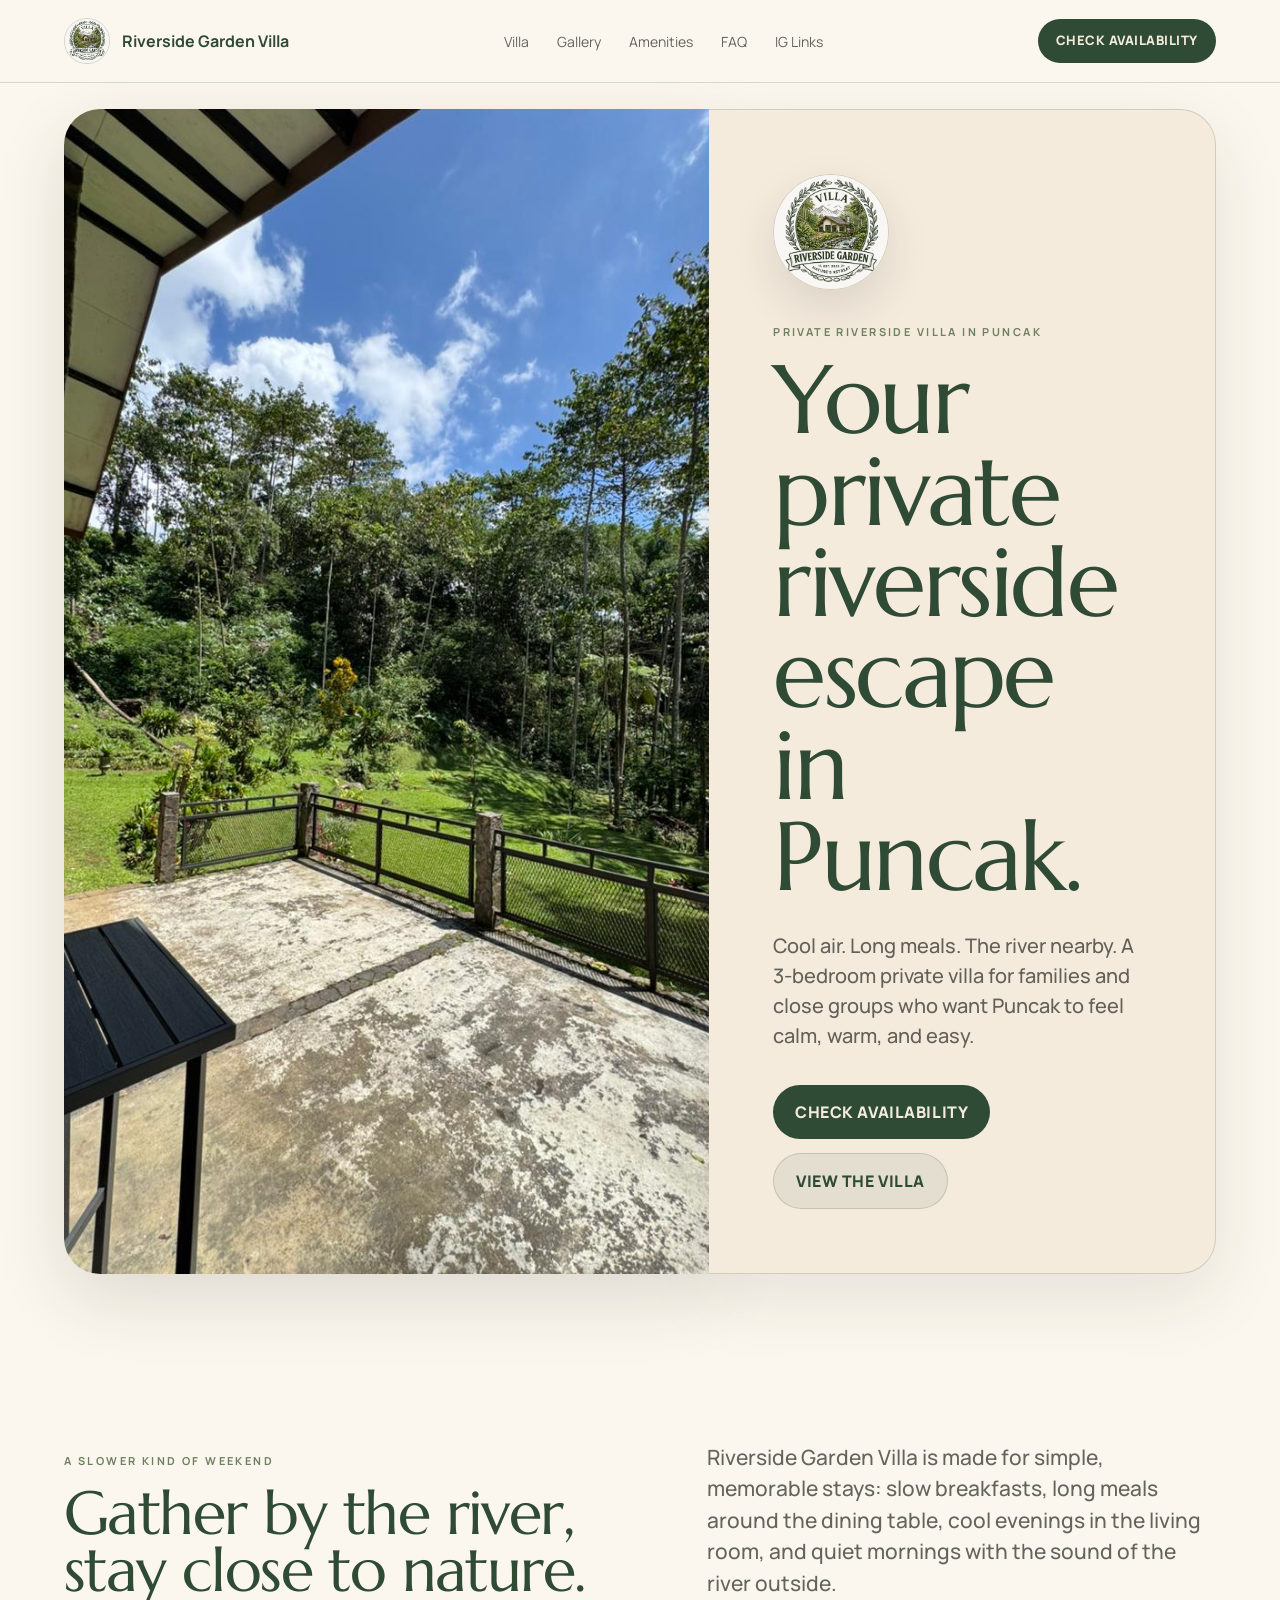
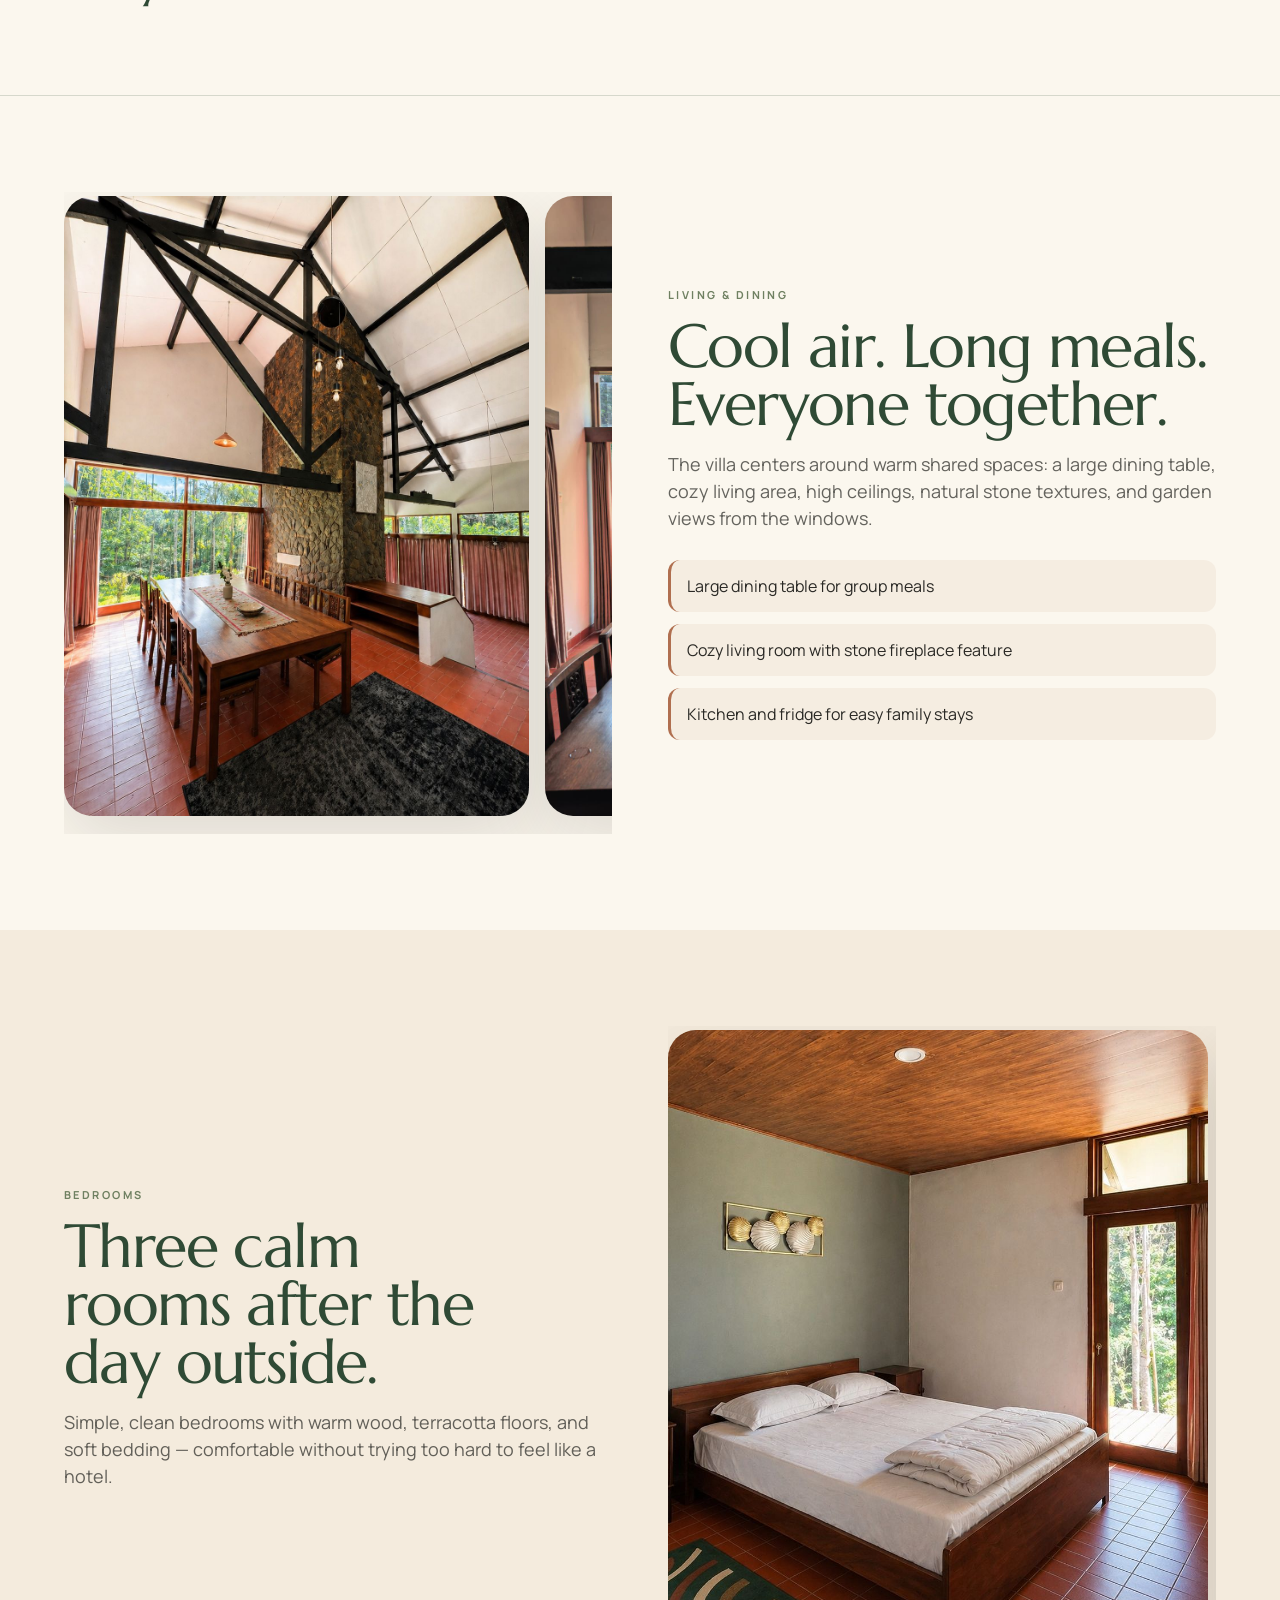
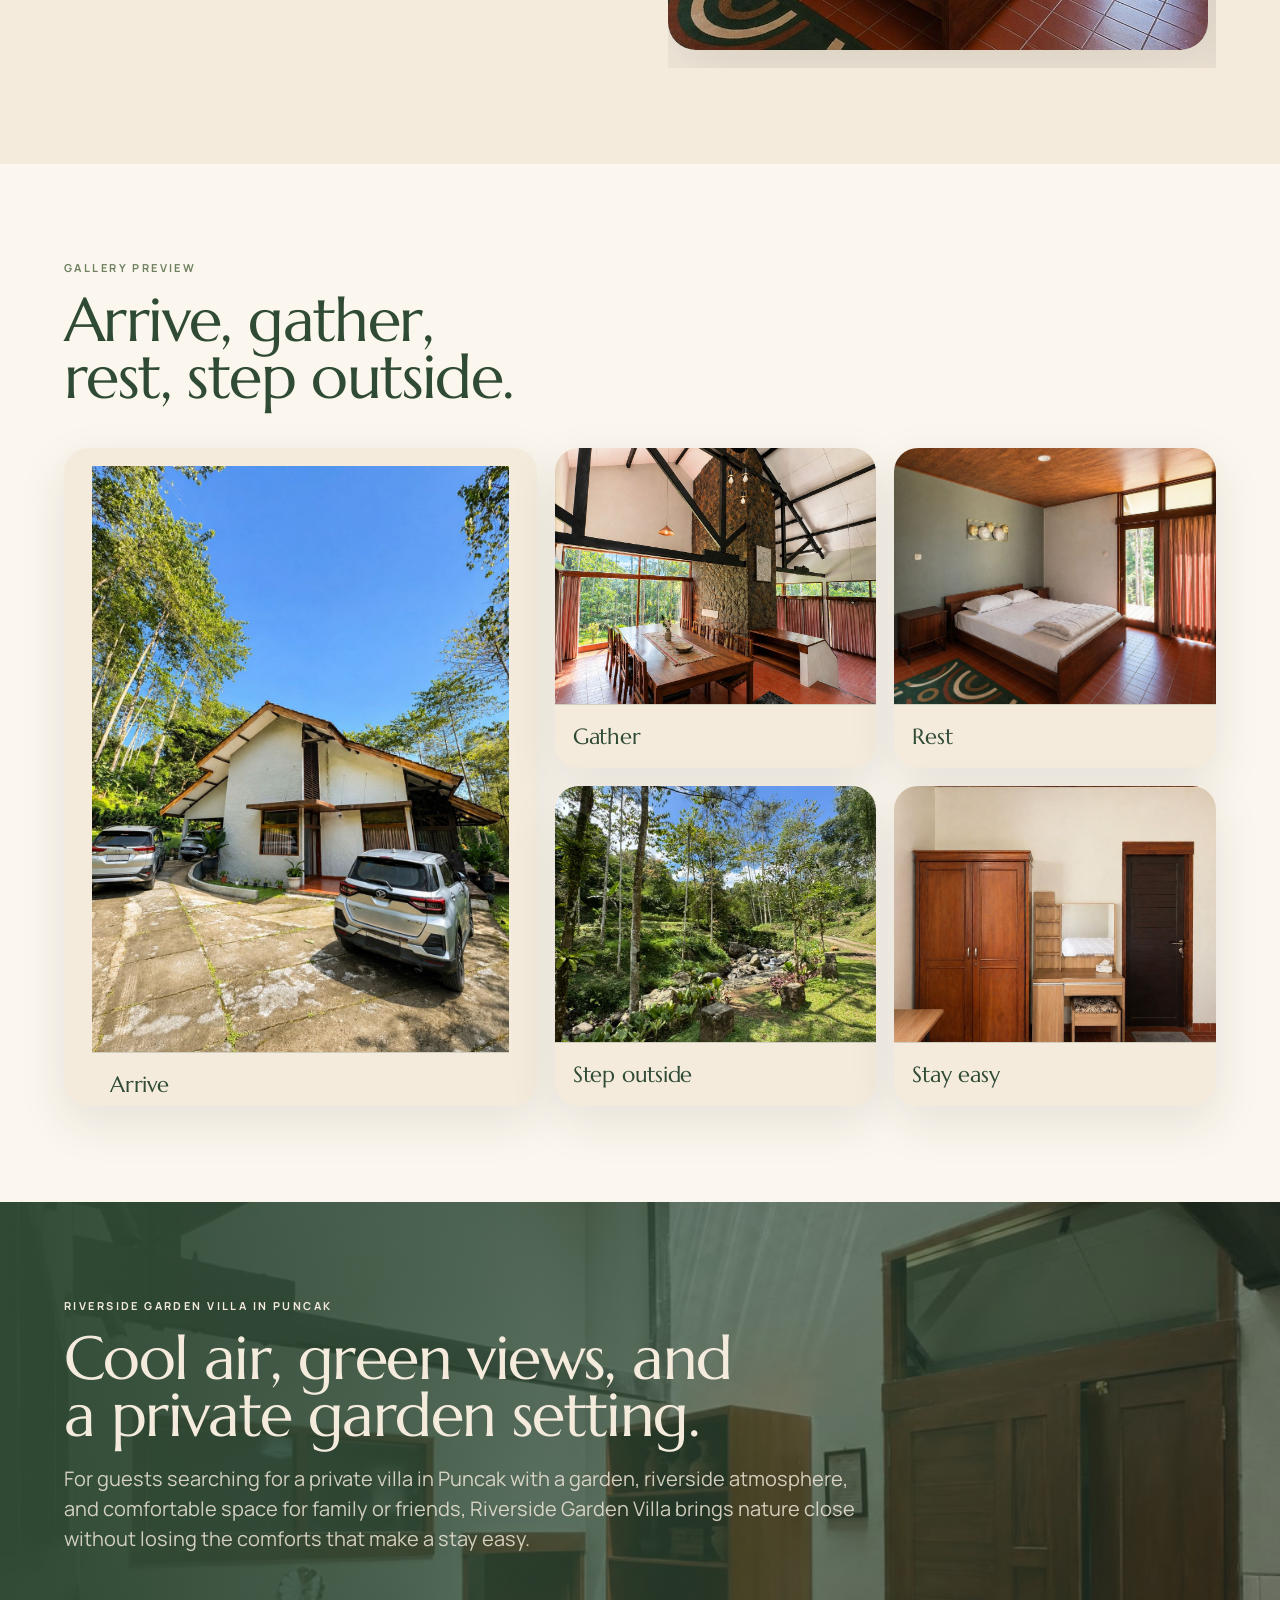
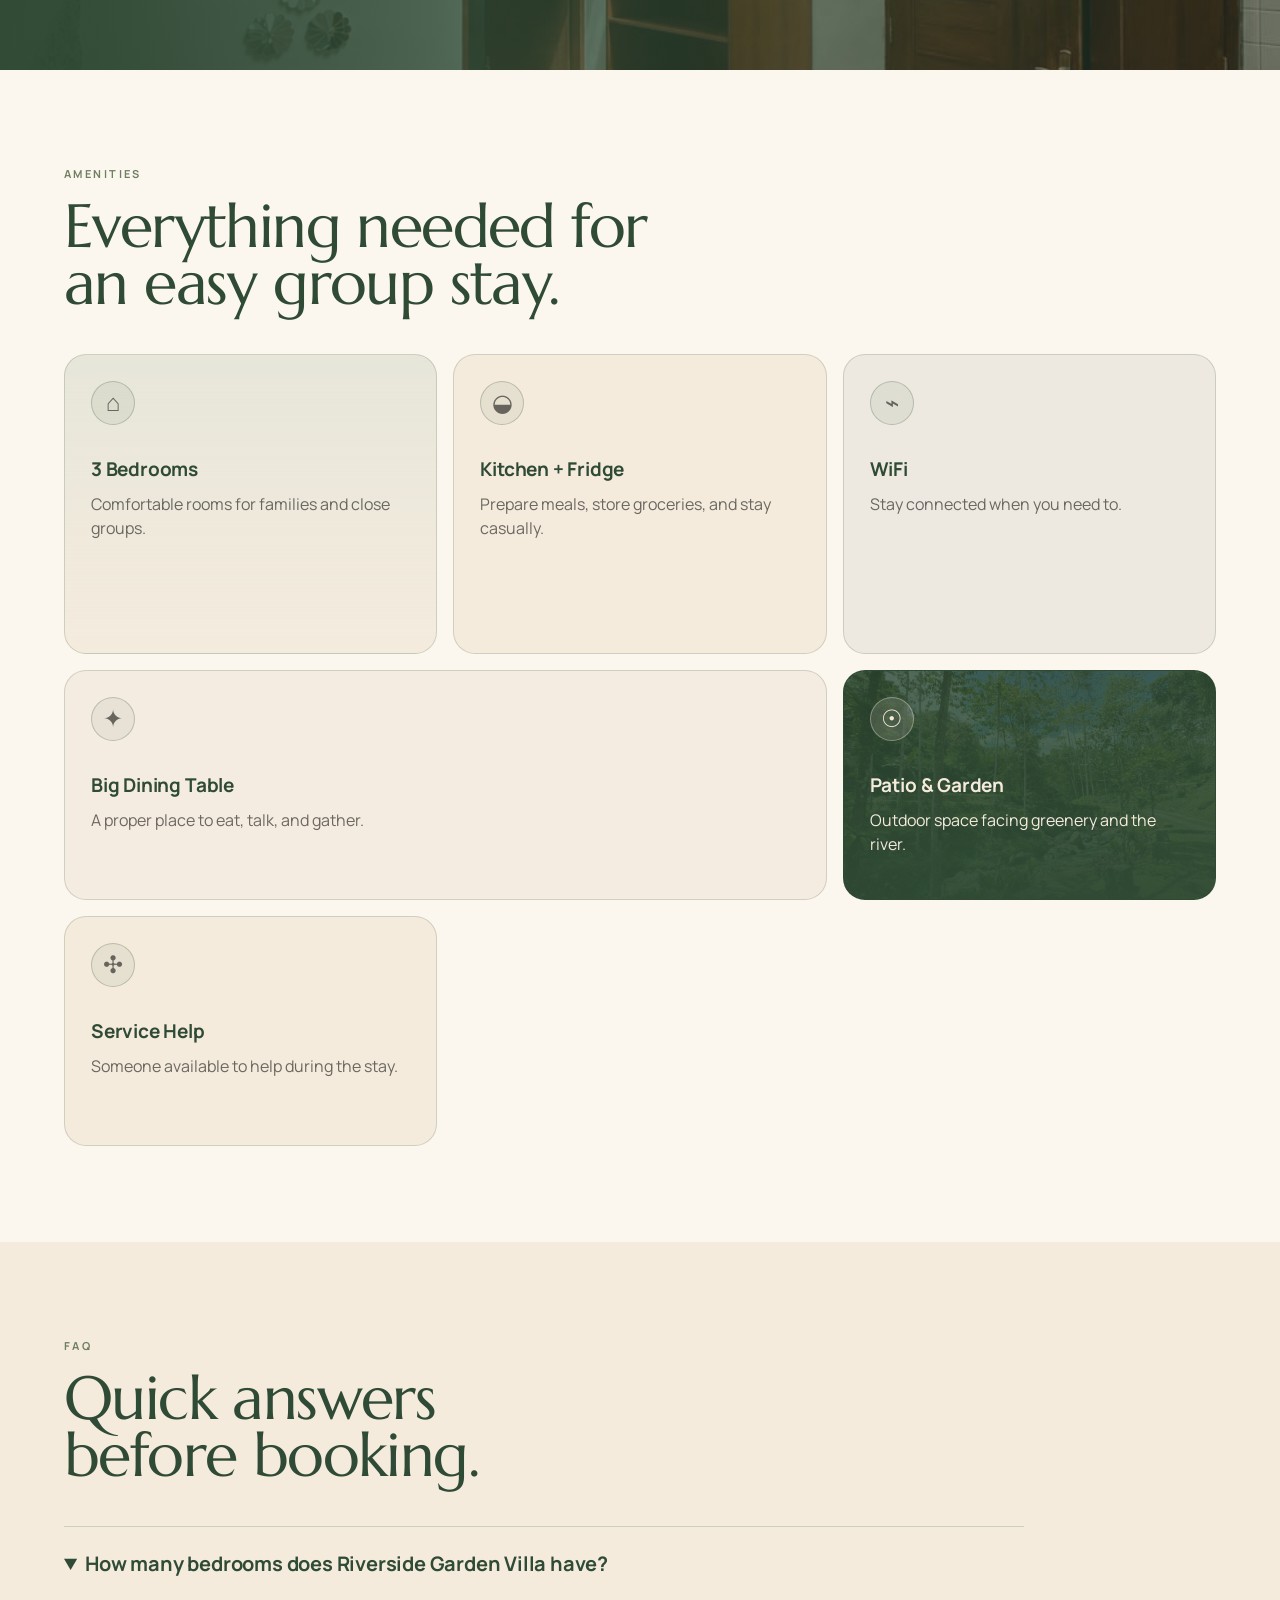
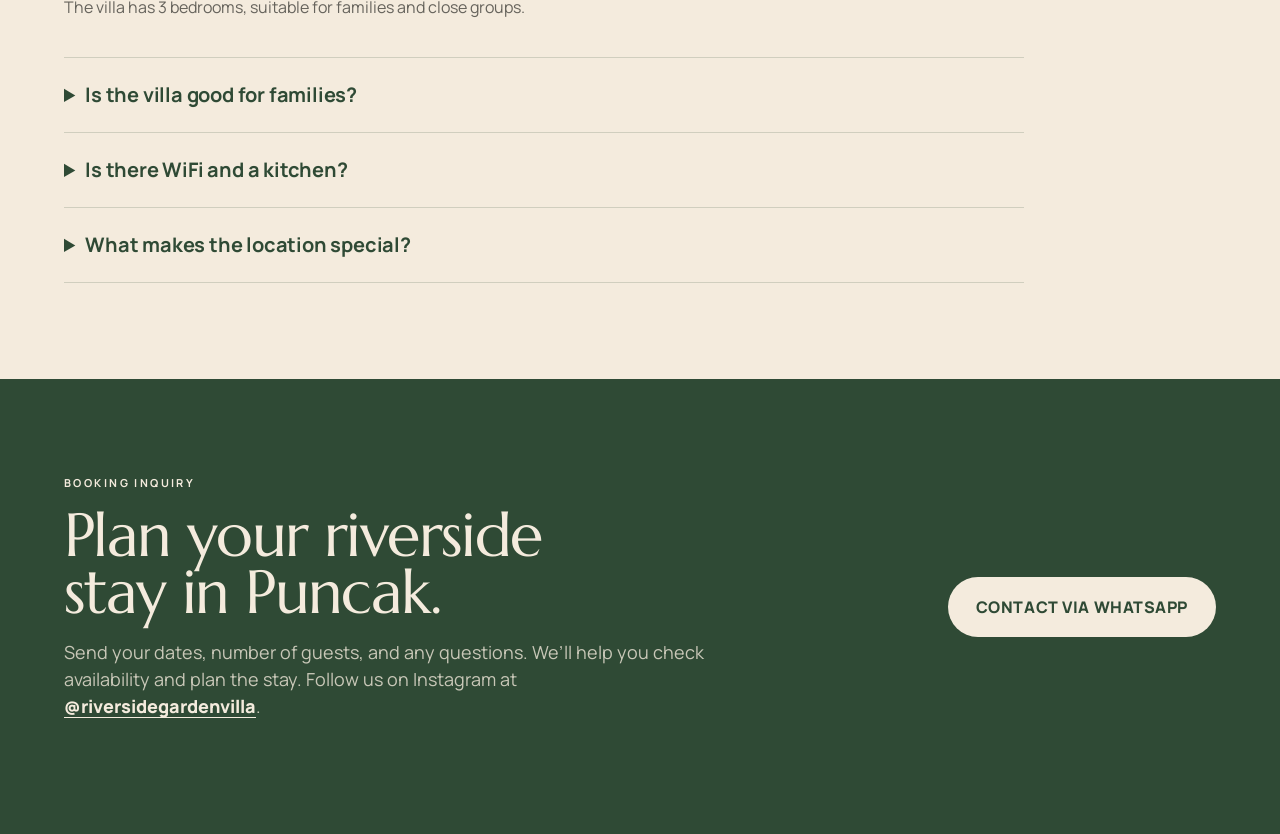
==== commit 34a4bda3: "Remove hero highlights strip" ====
--- a/index.html
+++ b/index.html
@@ -61,10 +61,6 @@
           <a class="button secondary" href="#gallery">View the Villa</a>
         </div>
       </div>
-    </section>
-
-    <section class="highlights" aria-label="Villa highlights">
-      <span>3 Bedrooms</span><span>Riverside Garden</span><span>Private Villa</span><span>Cool Puncak Air</span><span>Kitchen + Fridge</span><span>WiFi</span><span>Service Help</span><span>Big Dining & Patio</span>
     </section>
 
     <section id="villa" class="story section-pad">
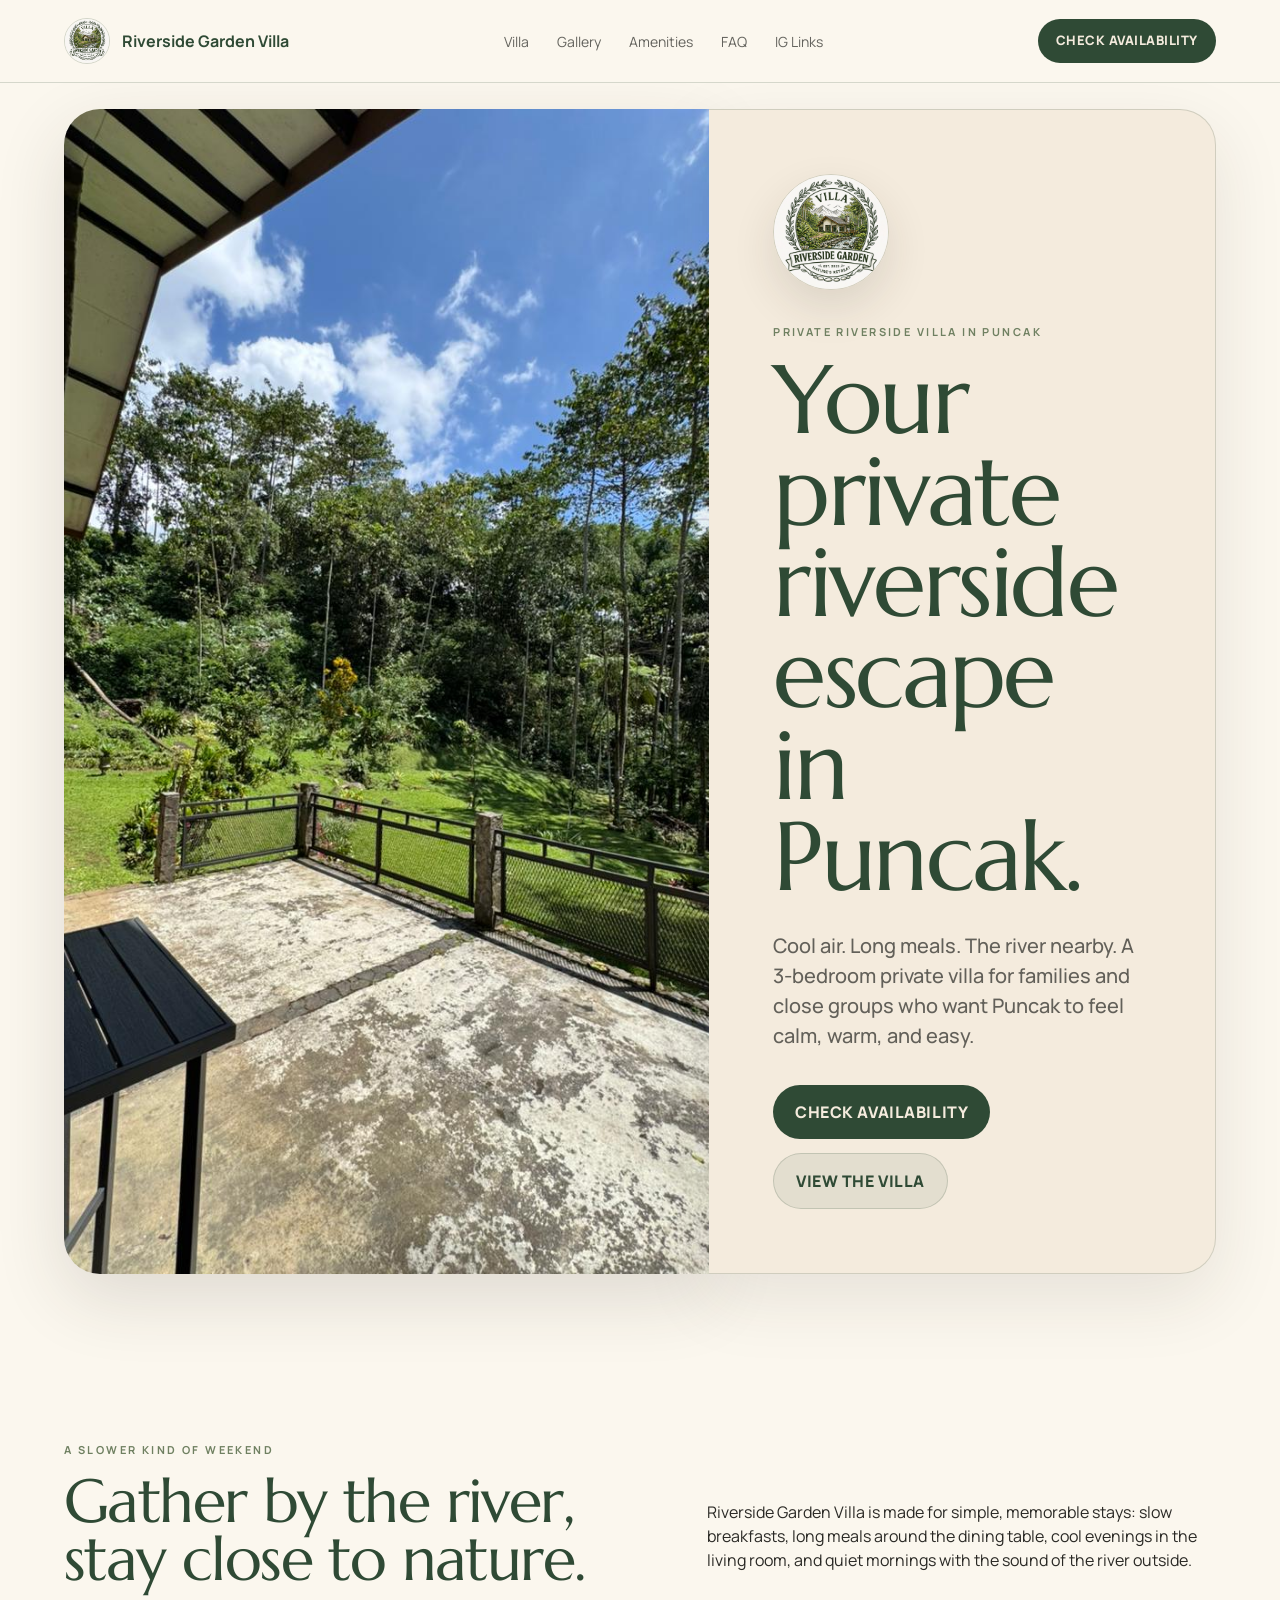
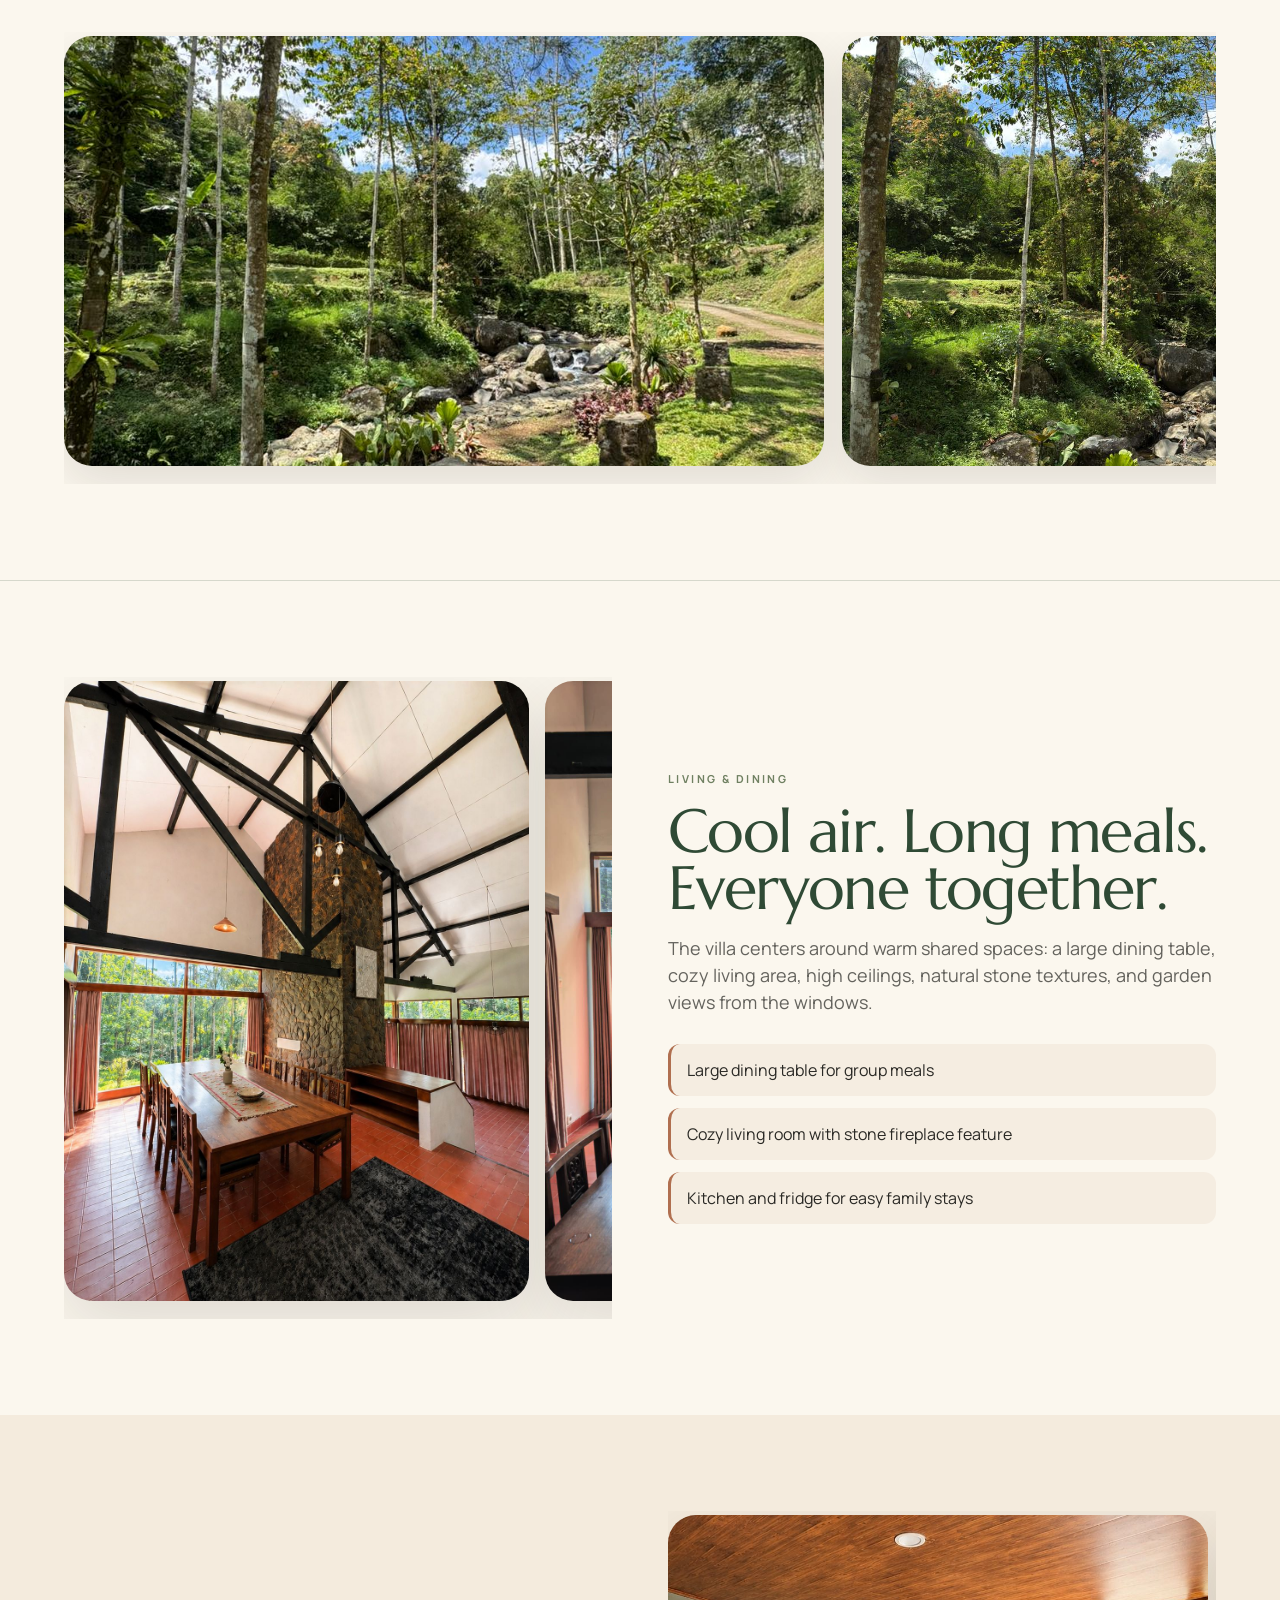
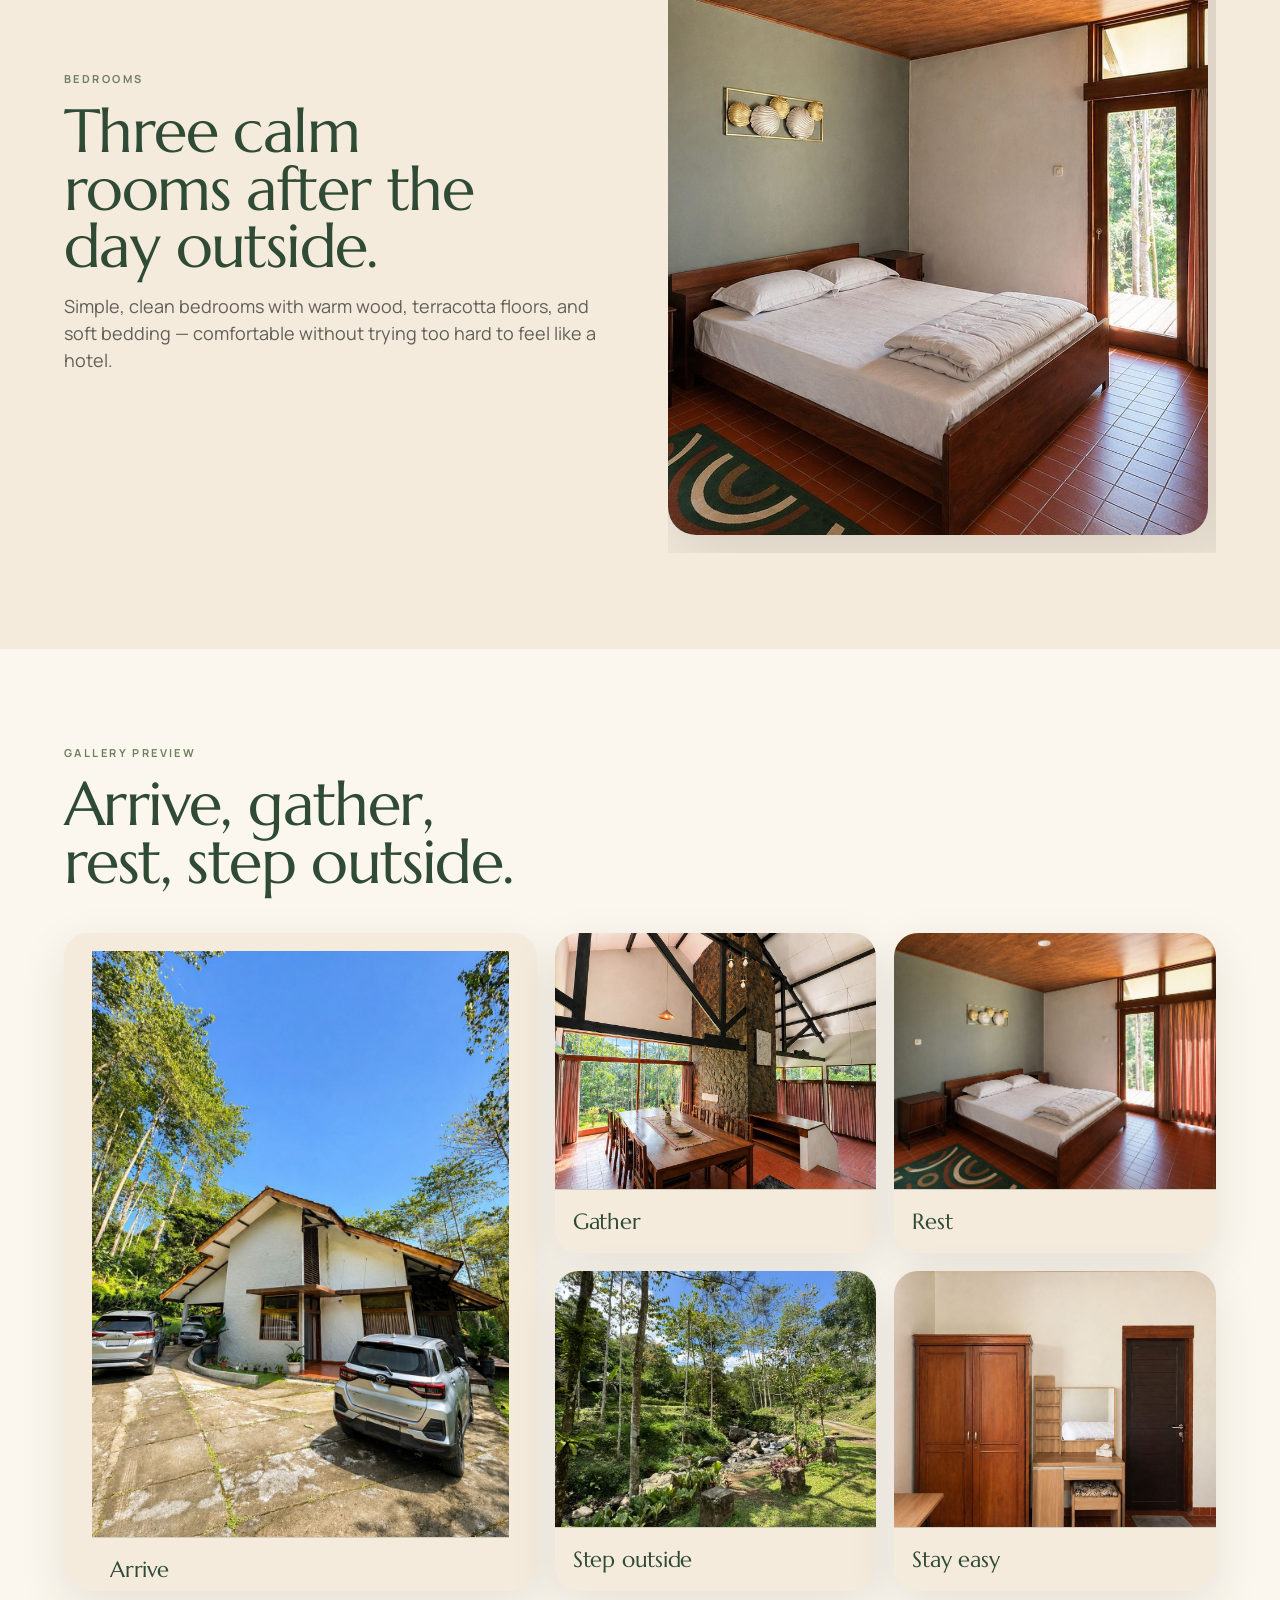
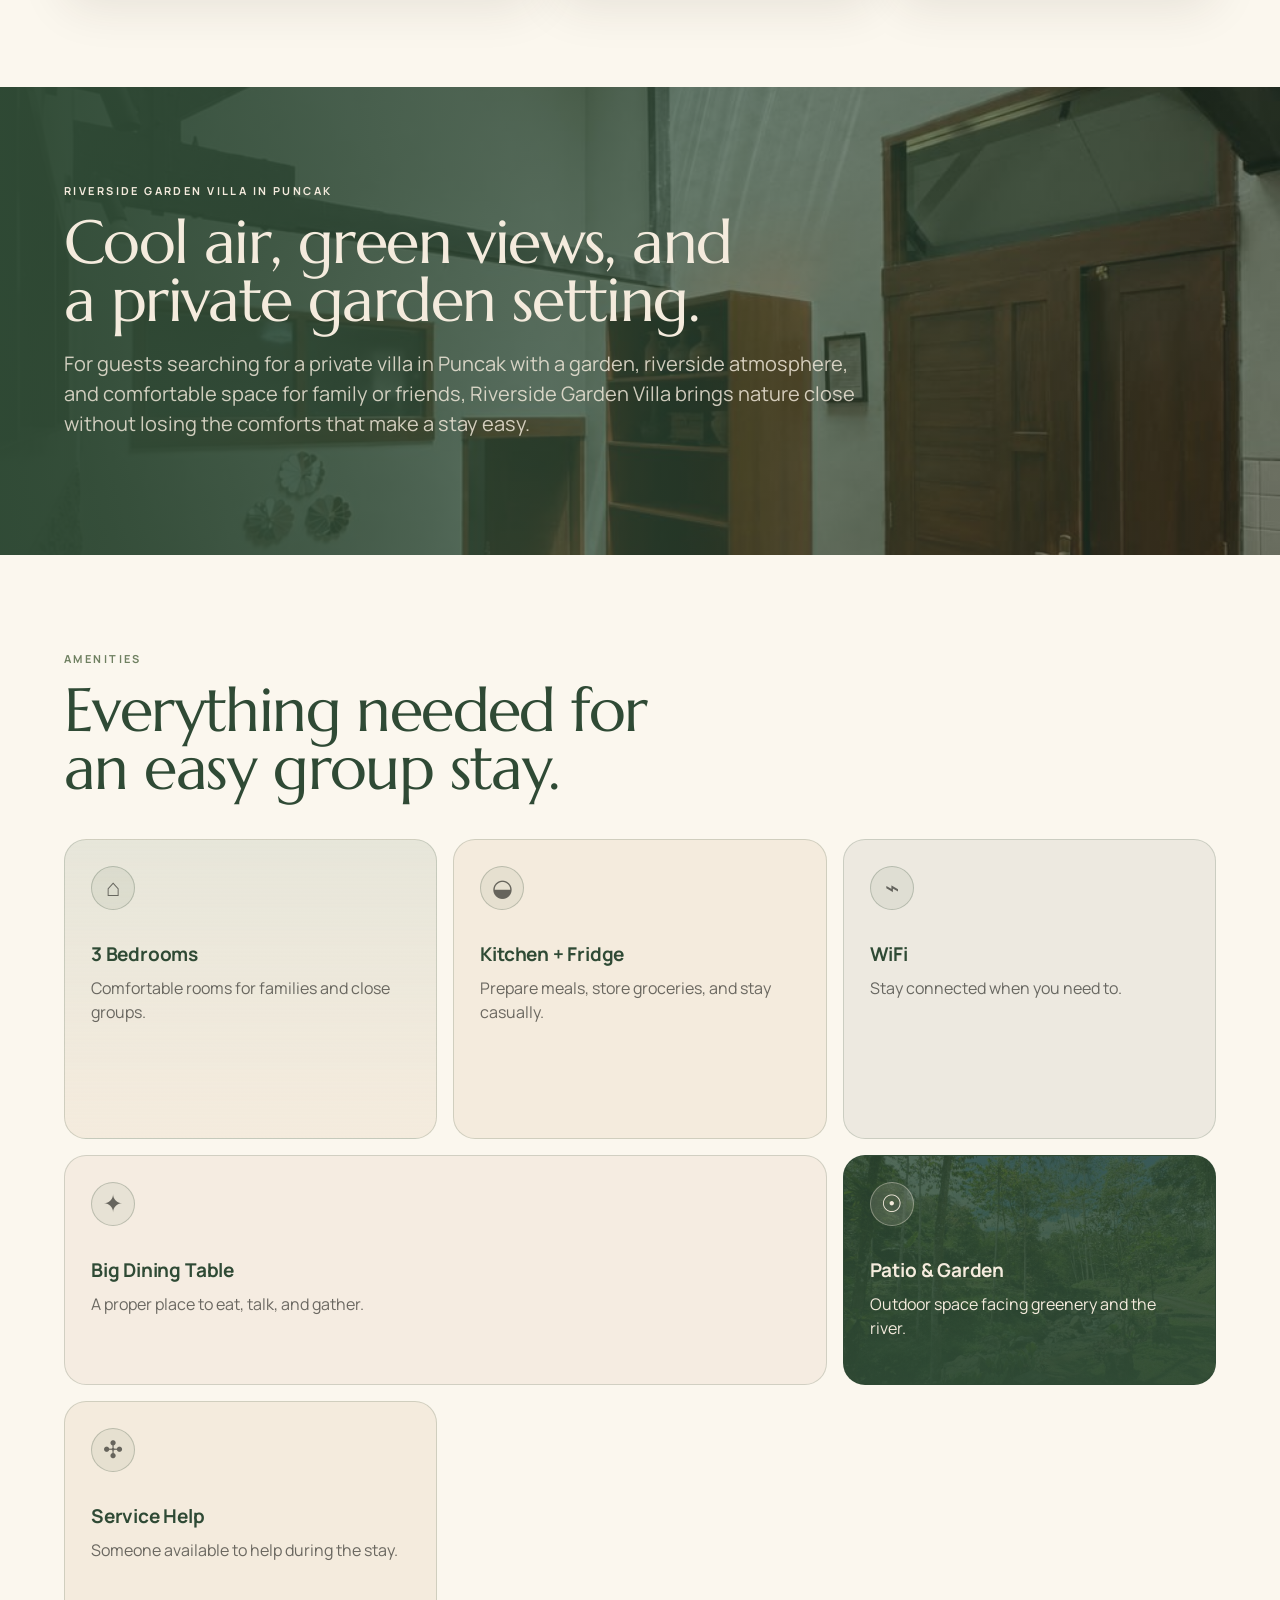
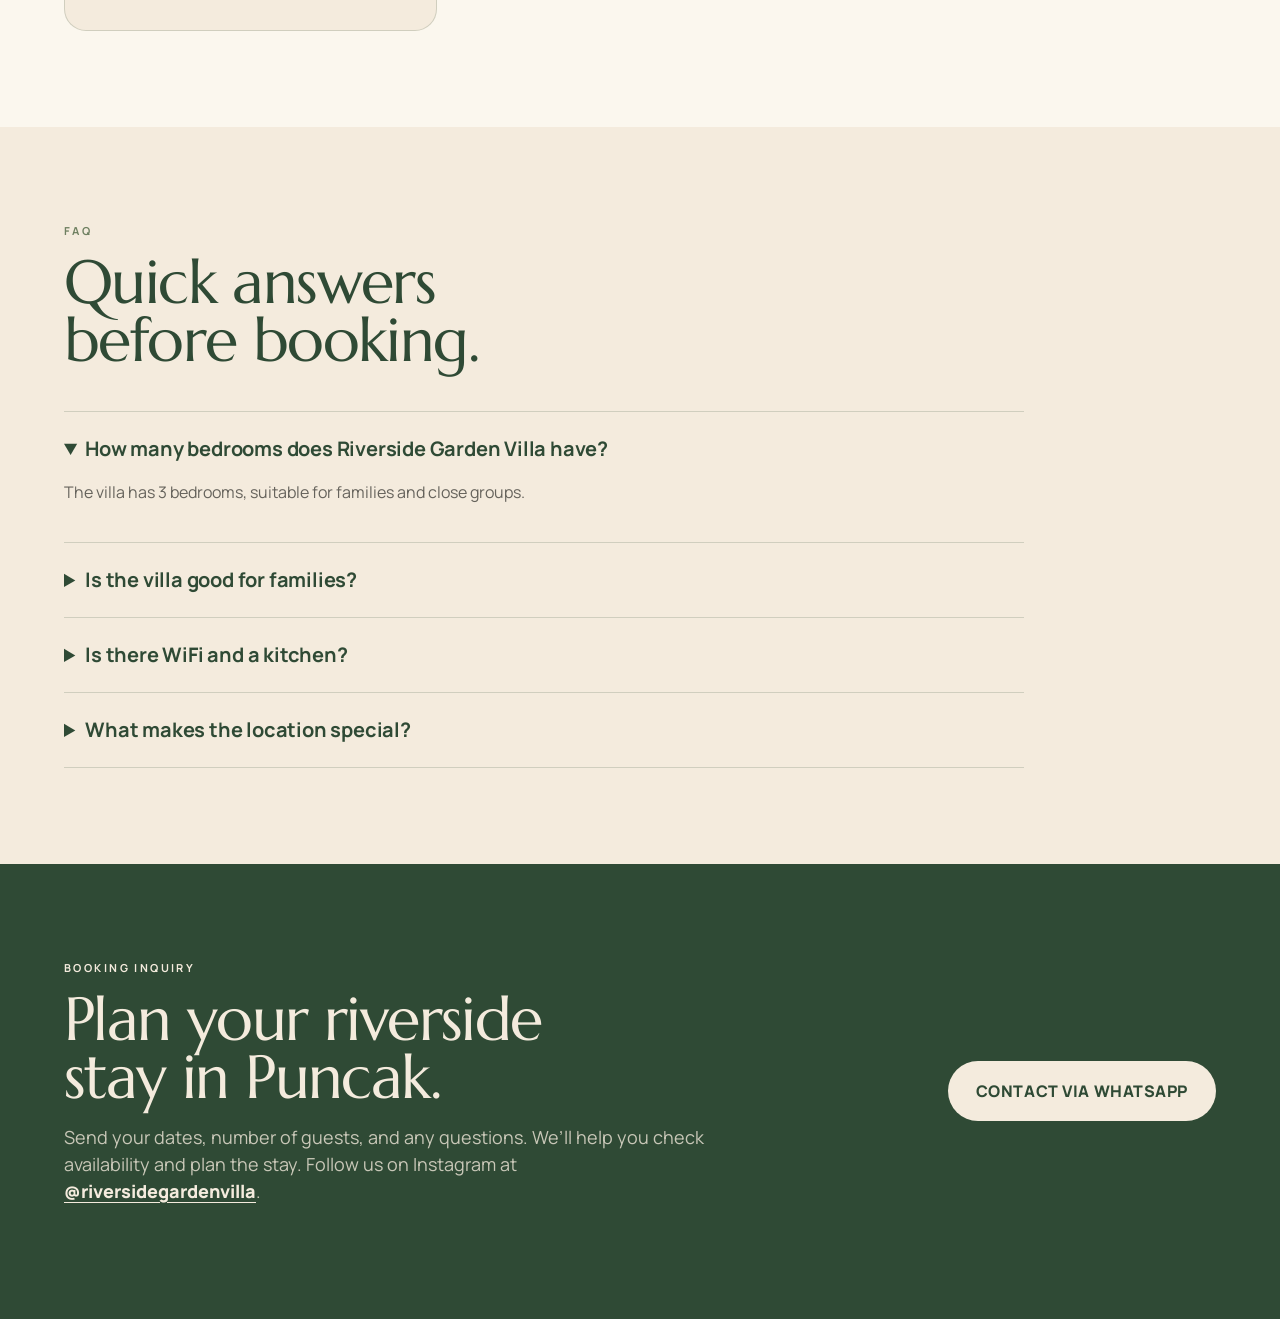
==== commit bffb3a67: "Add nature gallery below villa story" ====
--- a/index.html
+++ b/index.html
@@ -63,12 +63,18 @@
       </div>
     </section>
 
-    <section id="villa" class="story section-pad">
+    <section id="villa" class="story section-pad story-with-nature">
       <div>
         <p class="eyebrow">A slower kind of weekend</p>
         <h2>Gather by the river, stay close to nature.</h2>
       </div>
       <p>Riverside Garden Villa is made for simple, memorable stays: slow breakfasts, long meals around the dining table, cool evenings in the living room, and quiet mornings with the sound of the river outside.</p>
+      <div class="nature-strip" aria-label="Riverside garden photo gallery">
+        <img src="assets/nature-riverside-lawn.jpg" alt="Riverside lawn and stream surrounded by trees" />
+        <img src="assets/nature-rocky-stream.jpg" alt="Rocky stream running through the villa garden" />
+        <img src="assets/nature-wide-lawn.jpg" alt="Open green lawn with tall trees and hillside" />
+        <img src="assets/nature-terrace-view.jpg" alt="Terrace overlooking green riverside garden" />
+      </div>
     </section>
 
     <section class="split section-pad">
--- a/styles.css
+++ b/styles.css
@@ -849,3 +849,46 @@
     border-radius:inherit;
   }
 }
+/* Nature proof directly below intro story */
+.story-with-nature{
+  grid-template-columns:1.05fr .95fr;
+  row-gap:44px;
+}
+.nature-strip{
+  grid-column:1 / -1;
+  display:flex;
+  gap:18px;
+  overflow-x:auto;
+  scroll-snap-type:x mandatory;
+  -webkit-overflow-scrolling:touch;
+  padding:4px 2px 18px;
+}
+.nature-strip img{
+  flex:0 0 min(72%, 760px);
+  height:430px;
+  border-radius:28px;
+  object-fit:cover;
+  scroll-snap-align:start;
+  box-shadow:0 18px 46px rgba(47,42,34,.12);
+}
+.nature-strip img:nth-child(2){flex-basis:min(54%, 560px)}
+.nature-strip img:nth-child(3){flex-basis:min(62%, 640px)}
+@media (max-width:900px){
+  .story-with-nature{display:grid;grid-template-columns:1fr;row-gap:30px}
+  .nature-strip{margin-inline:-16px;padding-inline:16px;gap:14px}
+  .nature-strip img,
+  .nature-strip img:nth-child(2),
+  .nature-strip img:nth-child(3){
+    flex-basis:84%;
+    height:310px;
+    border-radius:26px;
+  }
+}
+@media (max-width:520px){
+  .nature-strip img,
+  .nature-strip img:nth-child(2),
+  .nature-strip img:nth-child(3){
+    height:285px;
+    flex-basis:86%;
+  }
+}
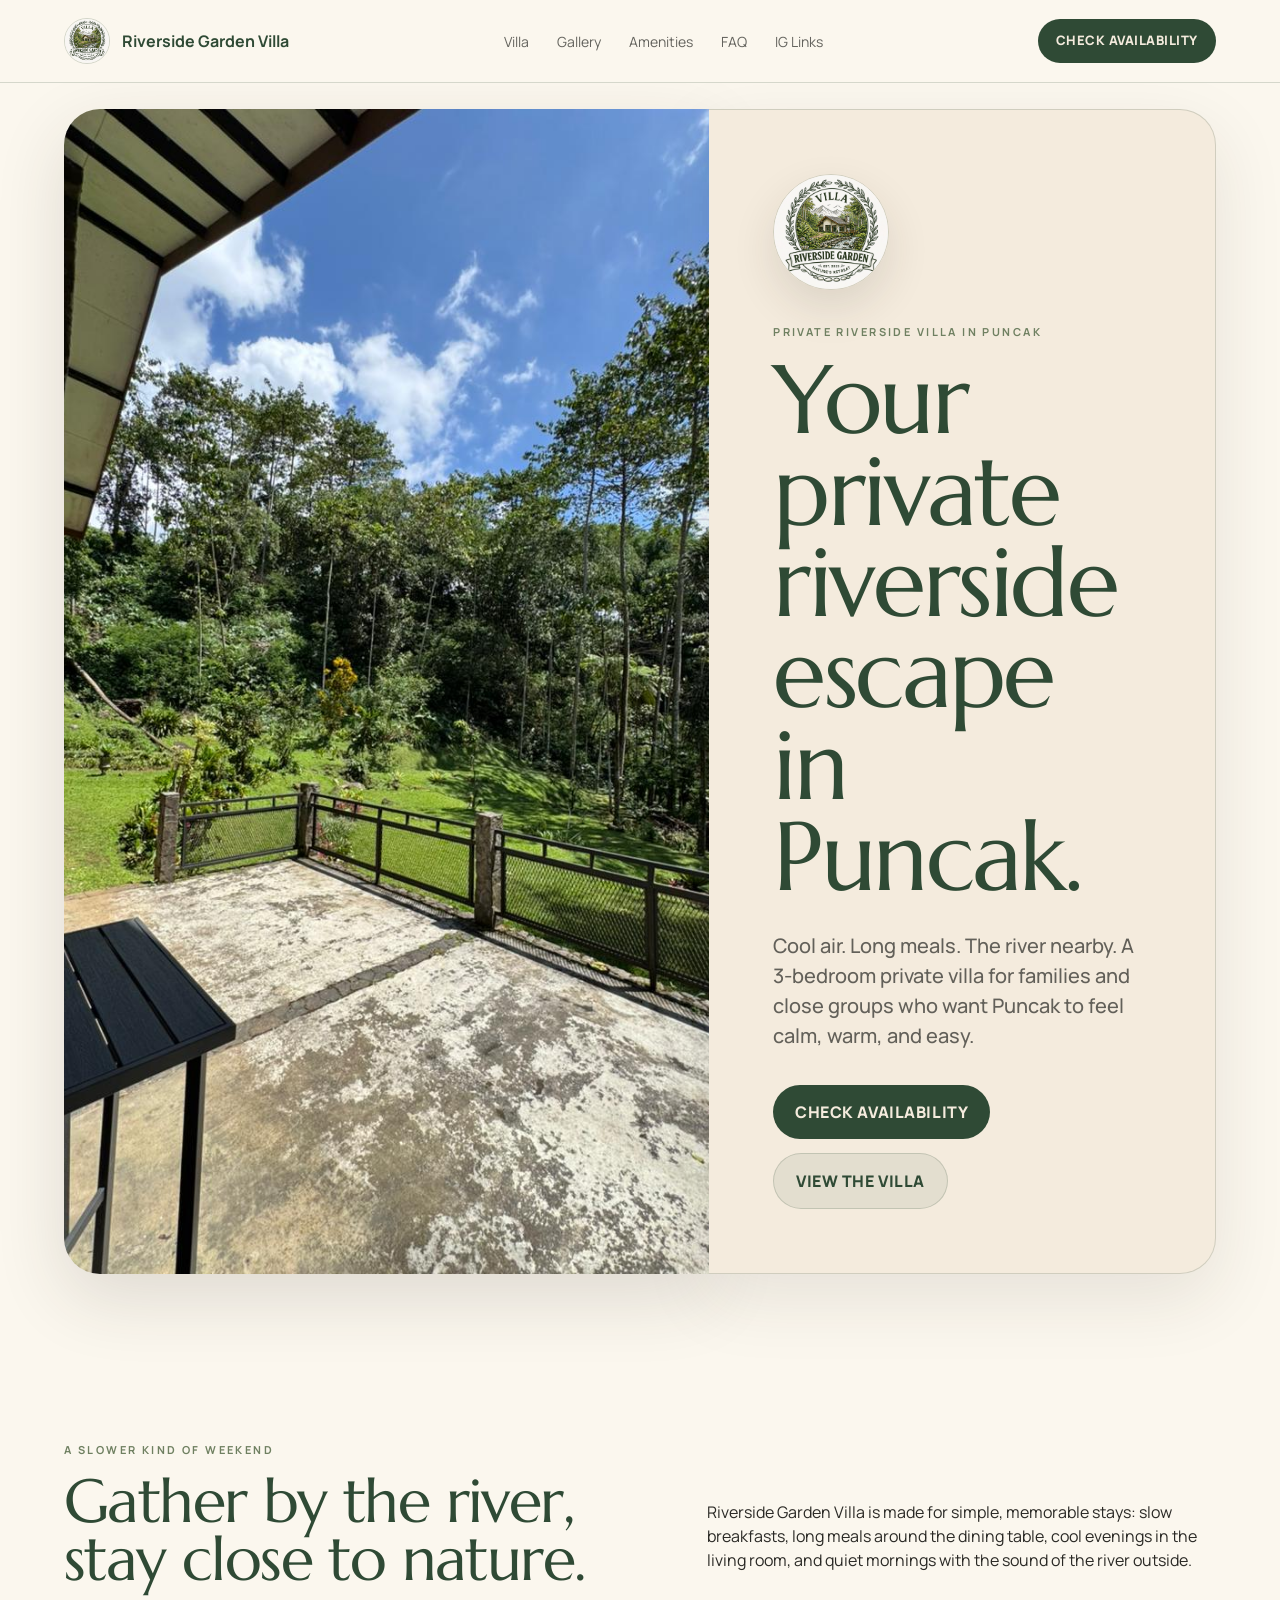
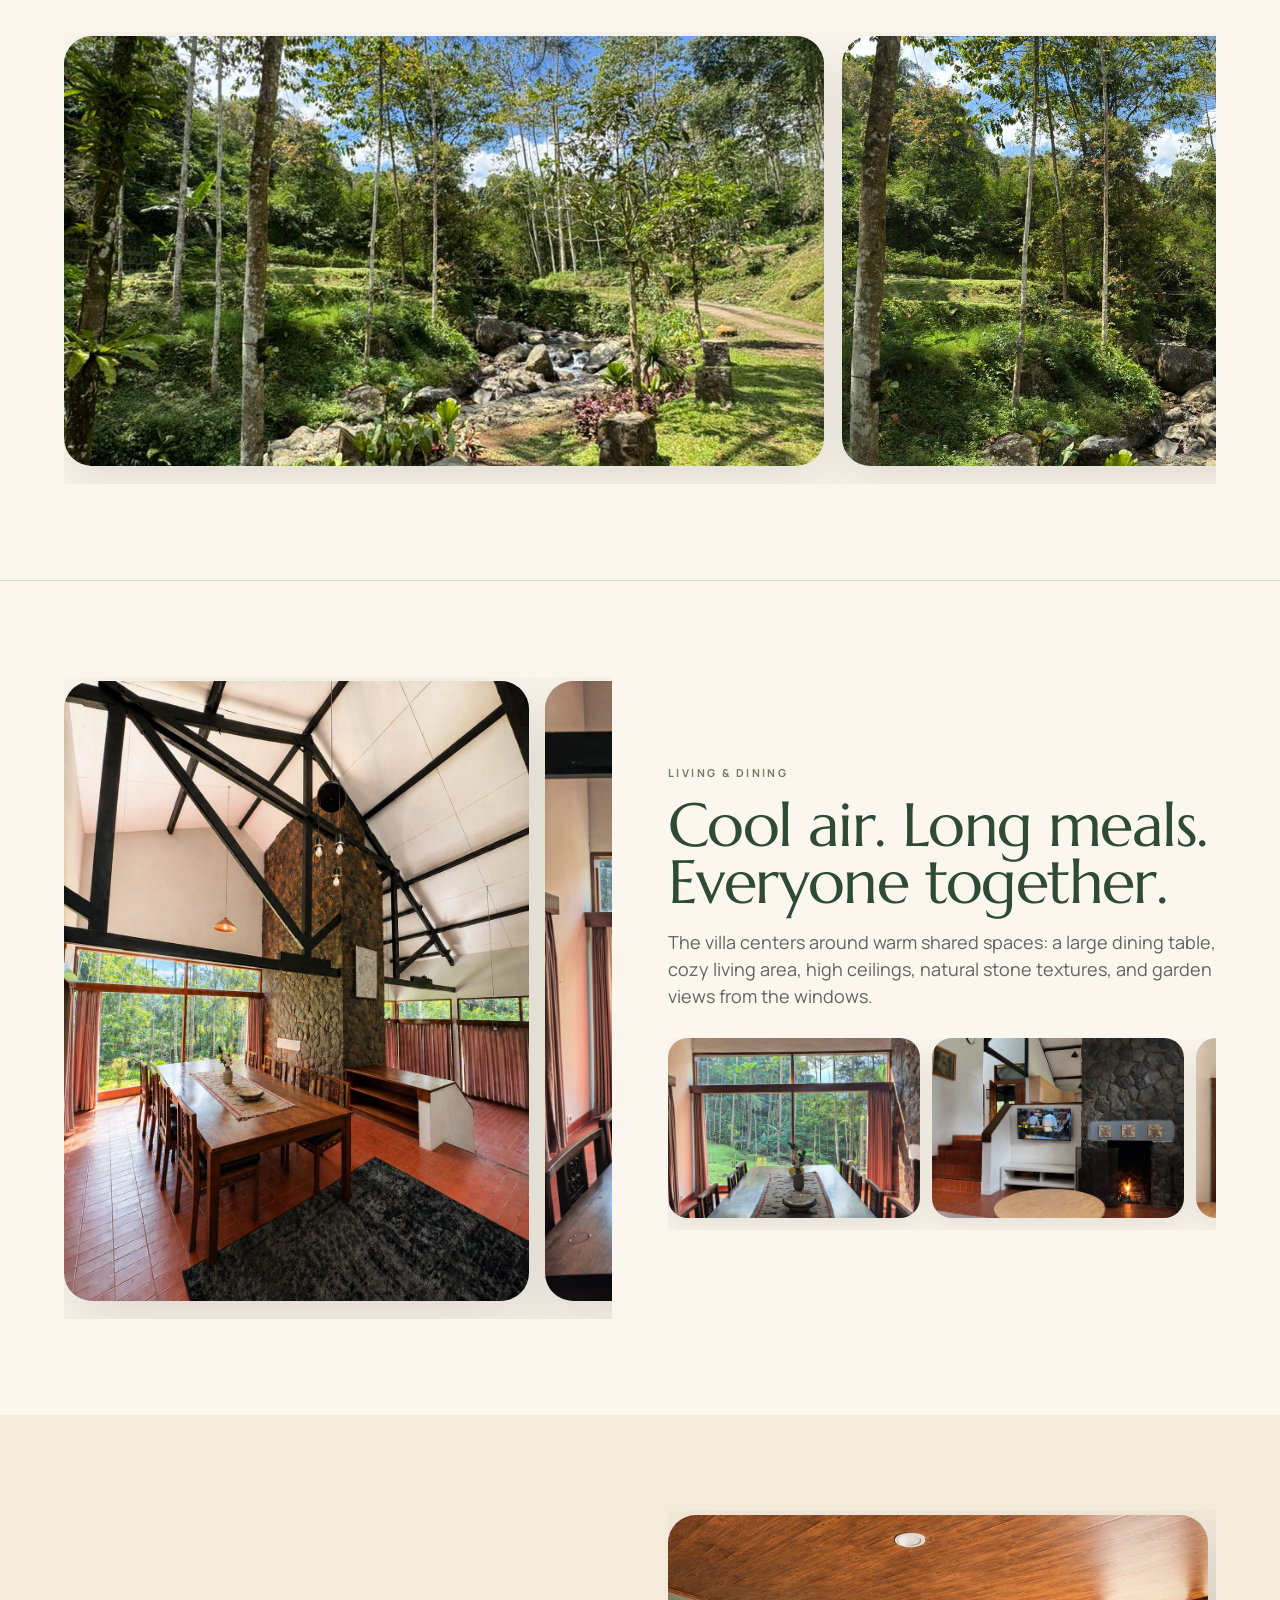
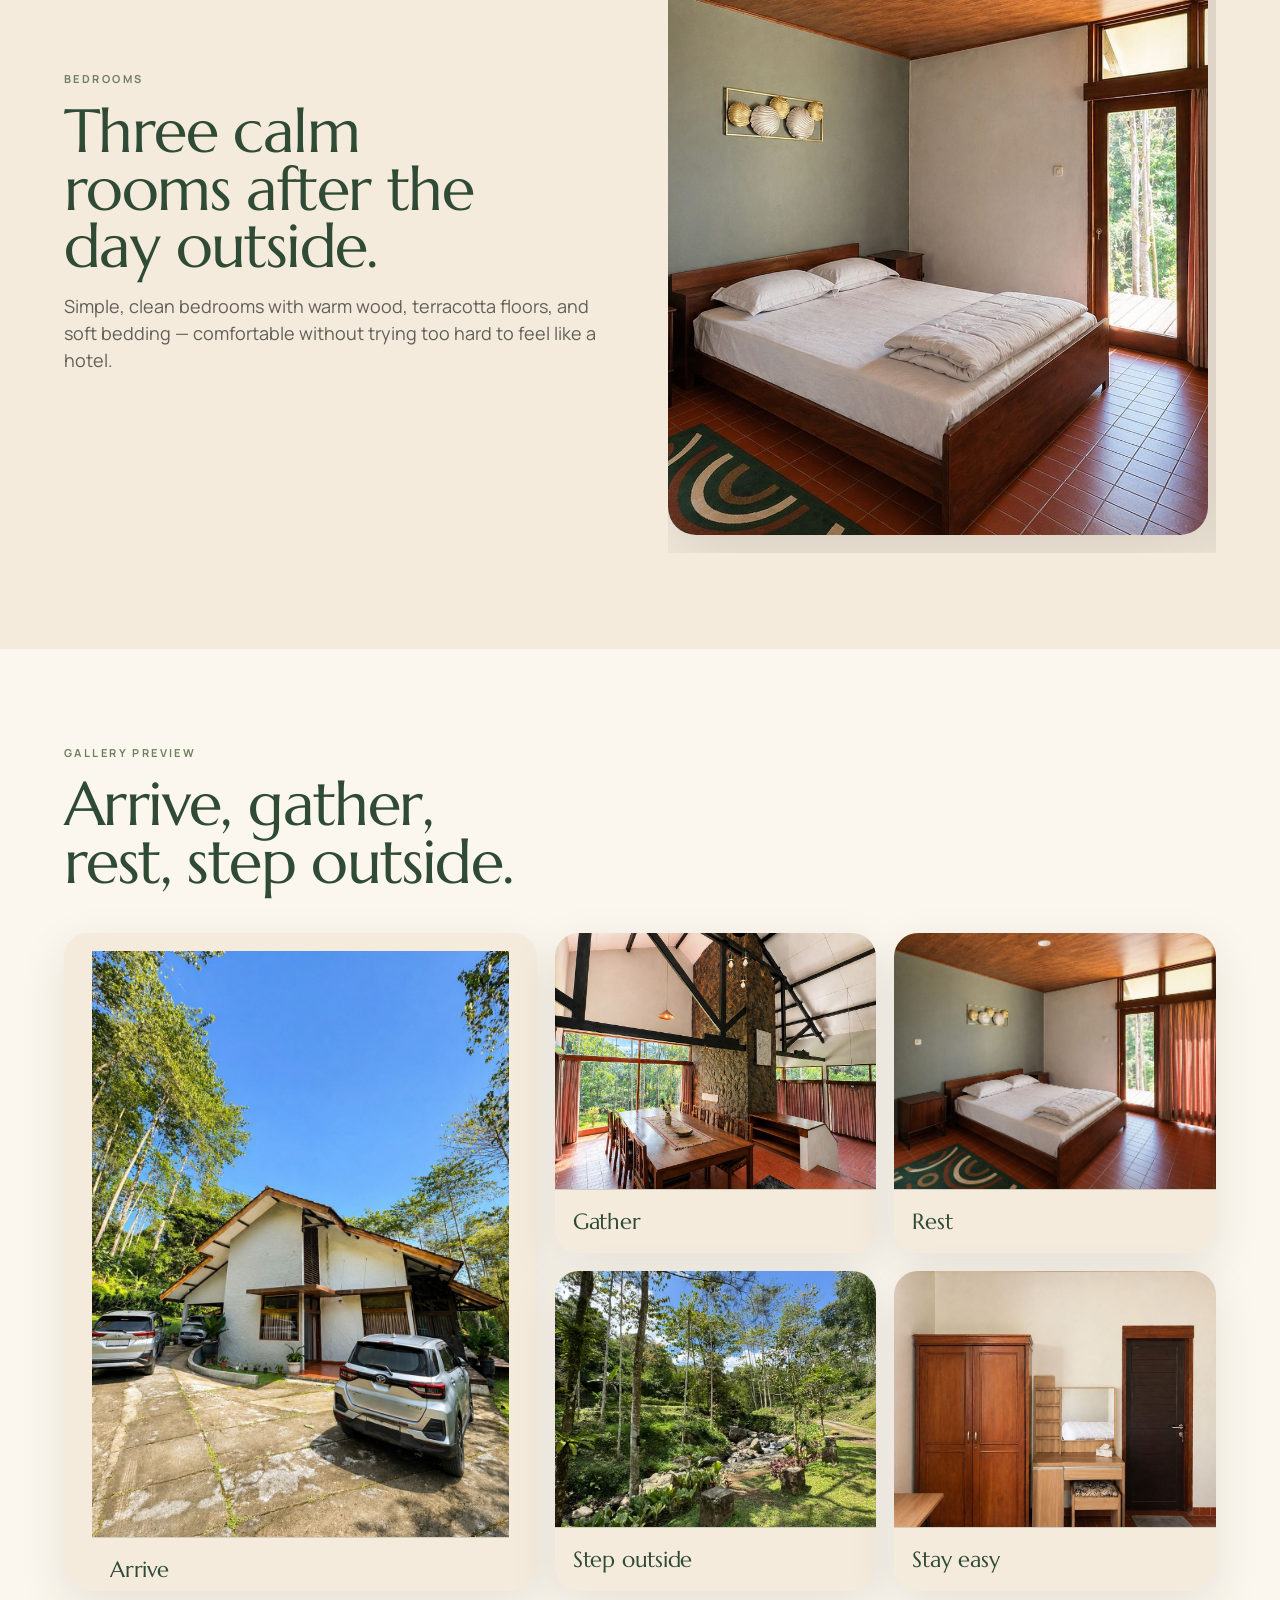
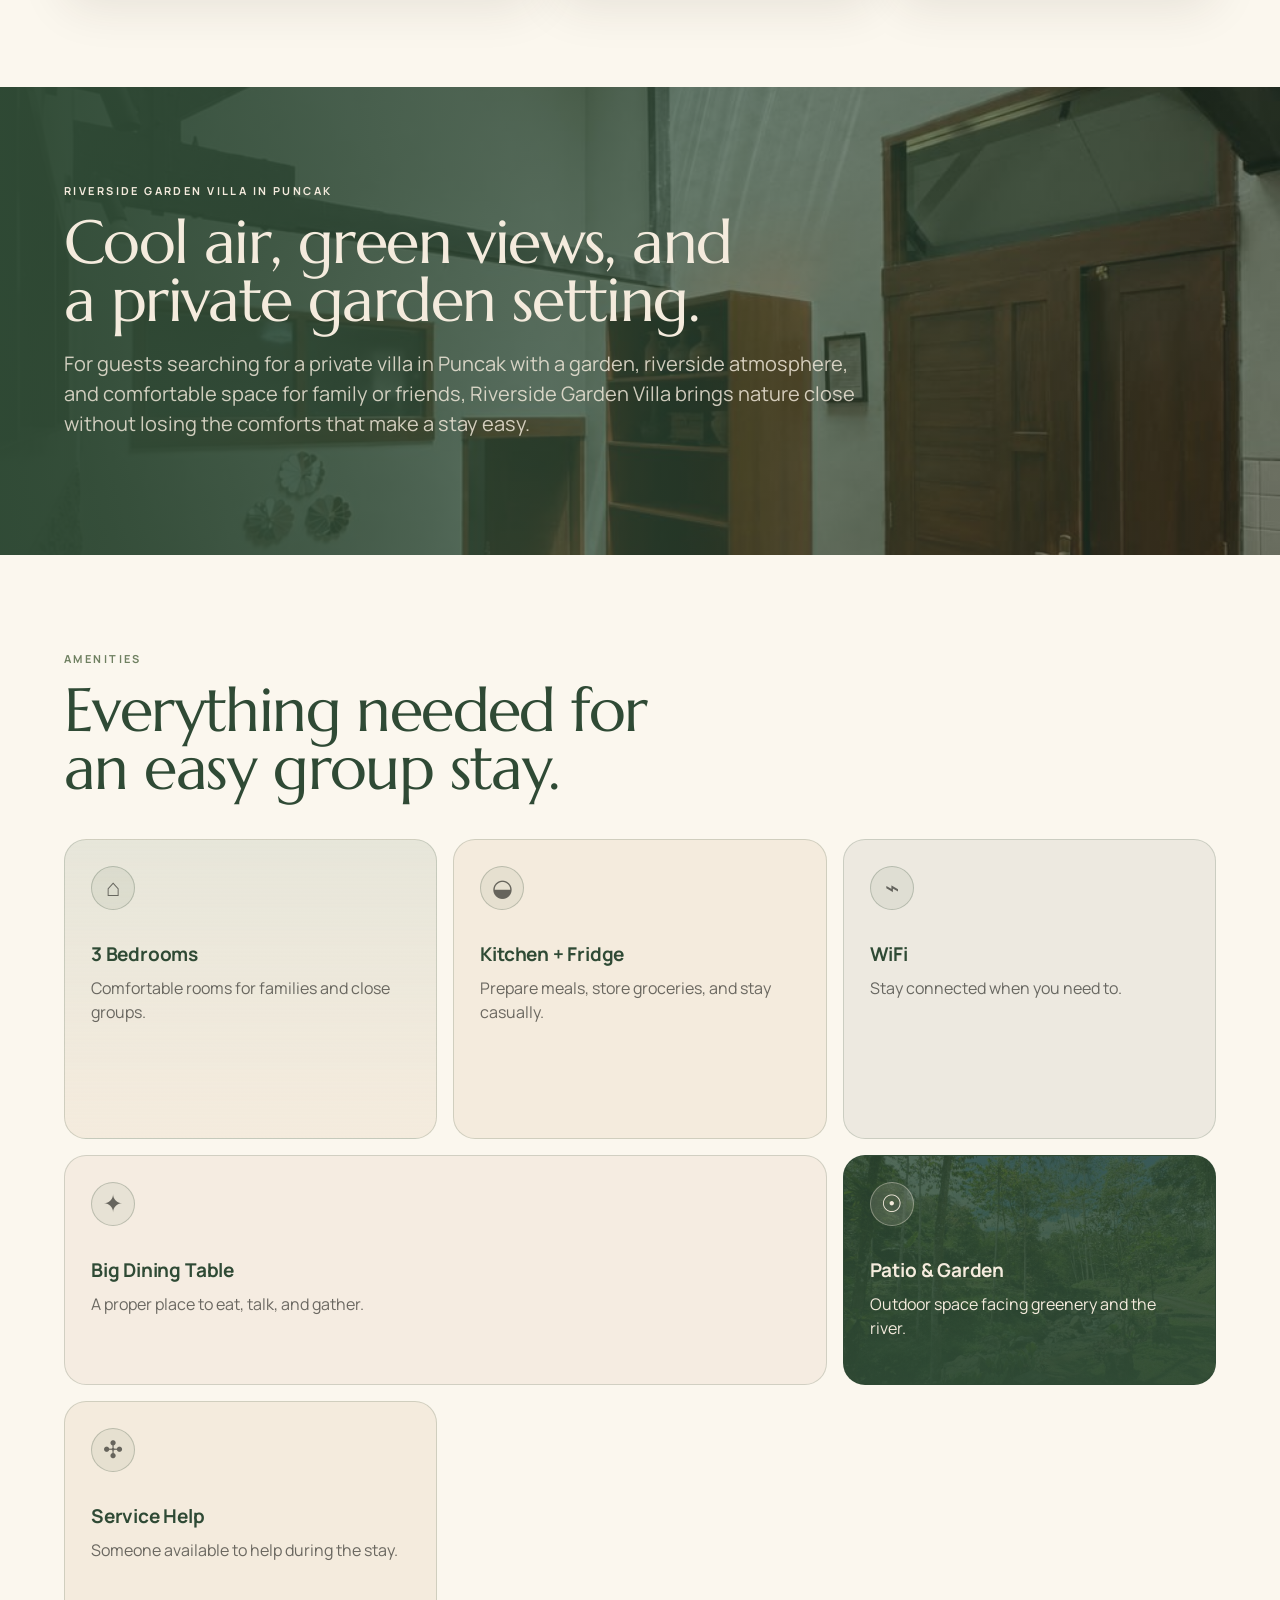
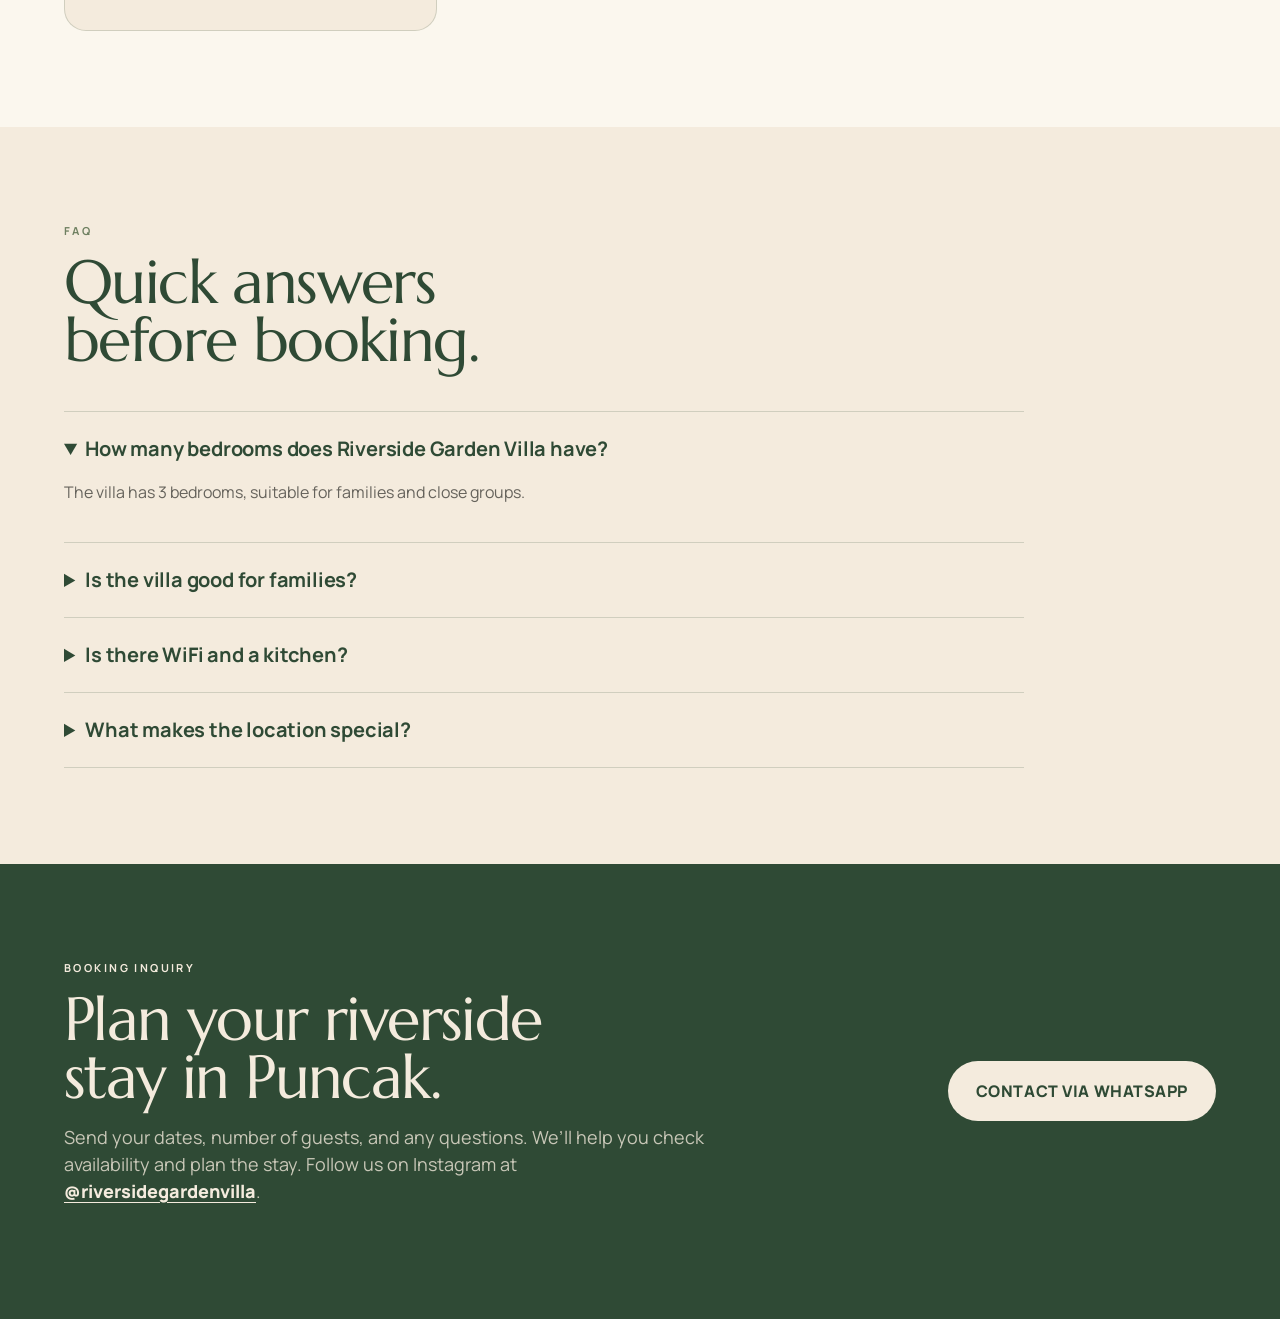
==== commit 539319f7: "Replace living dining bullets with image strip" ====
--- a/index.html
+++ b/index.html
@@ -88,11 +88,11 @@
         <p class="eyebrow">Living & dining</p>
         <h2>Cool air. Long meals. Everyone together.</h2>
         <p>The villa centers around warm shared spaces: a large dining table, cozy living area, high ceilings, natural stone textures, and garden views from the windows.</p>
-        <ul class="ticks">
-          <li>Large dining table for group meals</li>
-          <li>Cozy living room with stone fireplace feature</li>
-          <li>Kitchen and fridge for easy family stays</li>
-        </ul>
+        <div class="mini-image-strip" aria-label="Living and dining detail photos">
+          <img src="assets/living-dining-2.jpg" alt="Dining table beside large windows and garden views" />
+          <img src="assets/living-room-1.jpg" alt="Living room with sofa, television, and fireplace" />
+          <img src="assets/stay-easy-room-desk.jpg" alt="Room desk, storage, and practical stay amenities" />
+        </div>
       </div>
     </section>
 
--- a/styles.css
+++ b/styles.css
@@ -892,3 +892,27 @@
     flex-basis:86%;
   }
 }
+.mini-image-strip{
+  display:flex;
+  gap:12px;
+  overflow-x:auto;
+  scroll-snap-type:x mandatory;
+  -webkit-overflow-scrolling:touch;
+  margin-top:28px;
+  padding-bottom:12px;
+}
+.mini-image-strip img{
+  flex:0 0 46%;
+  height:180px;
+  border-radius:20px;
+  object-fit:cover;
+  scroll-snap-align:start;
+  box-shadow:0 12px 30px rgba(47,42,34,.10);
+}
+@media (max-width:900px){
+  .mini-image-strip{margin-inline:-16px;padding-inline:16px;gap:12px}
+  .mini-image-strip img{flex-basis:68%;height:190px;border-radius:22px}
+}
+@media (max-width:520px){
+  .mini-image-strip img{flex-basis:74%;height:175px}
+}
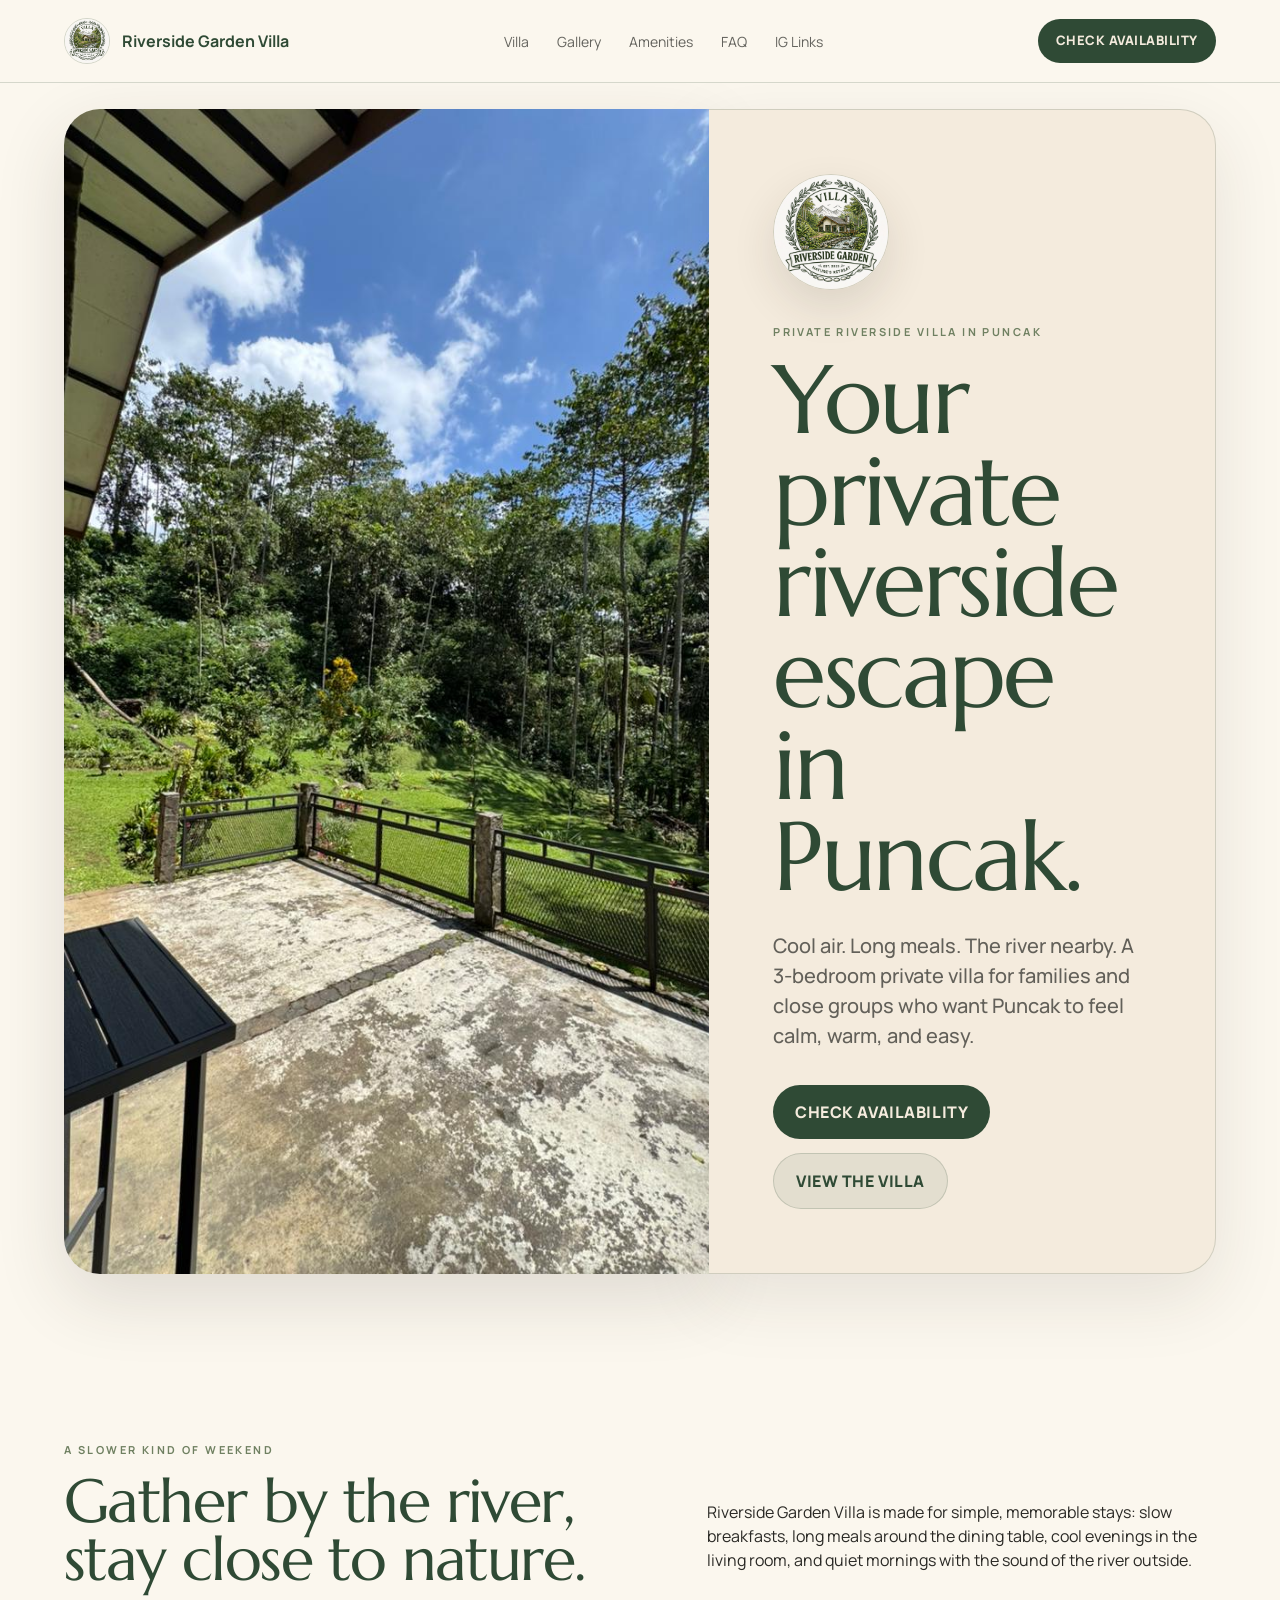
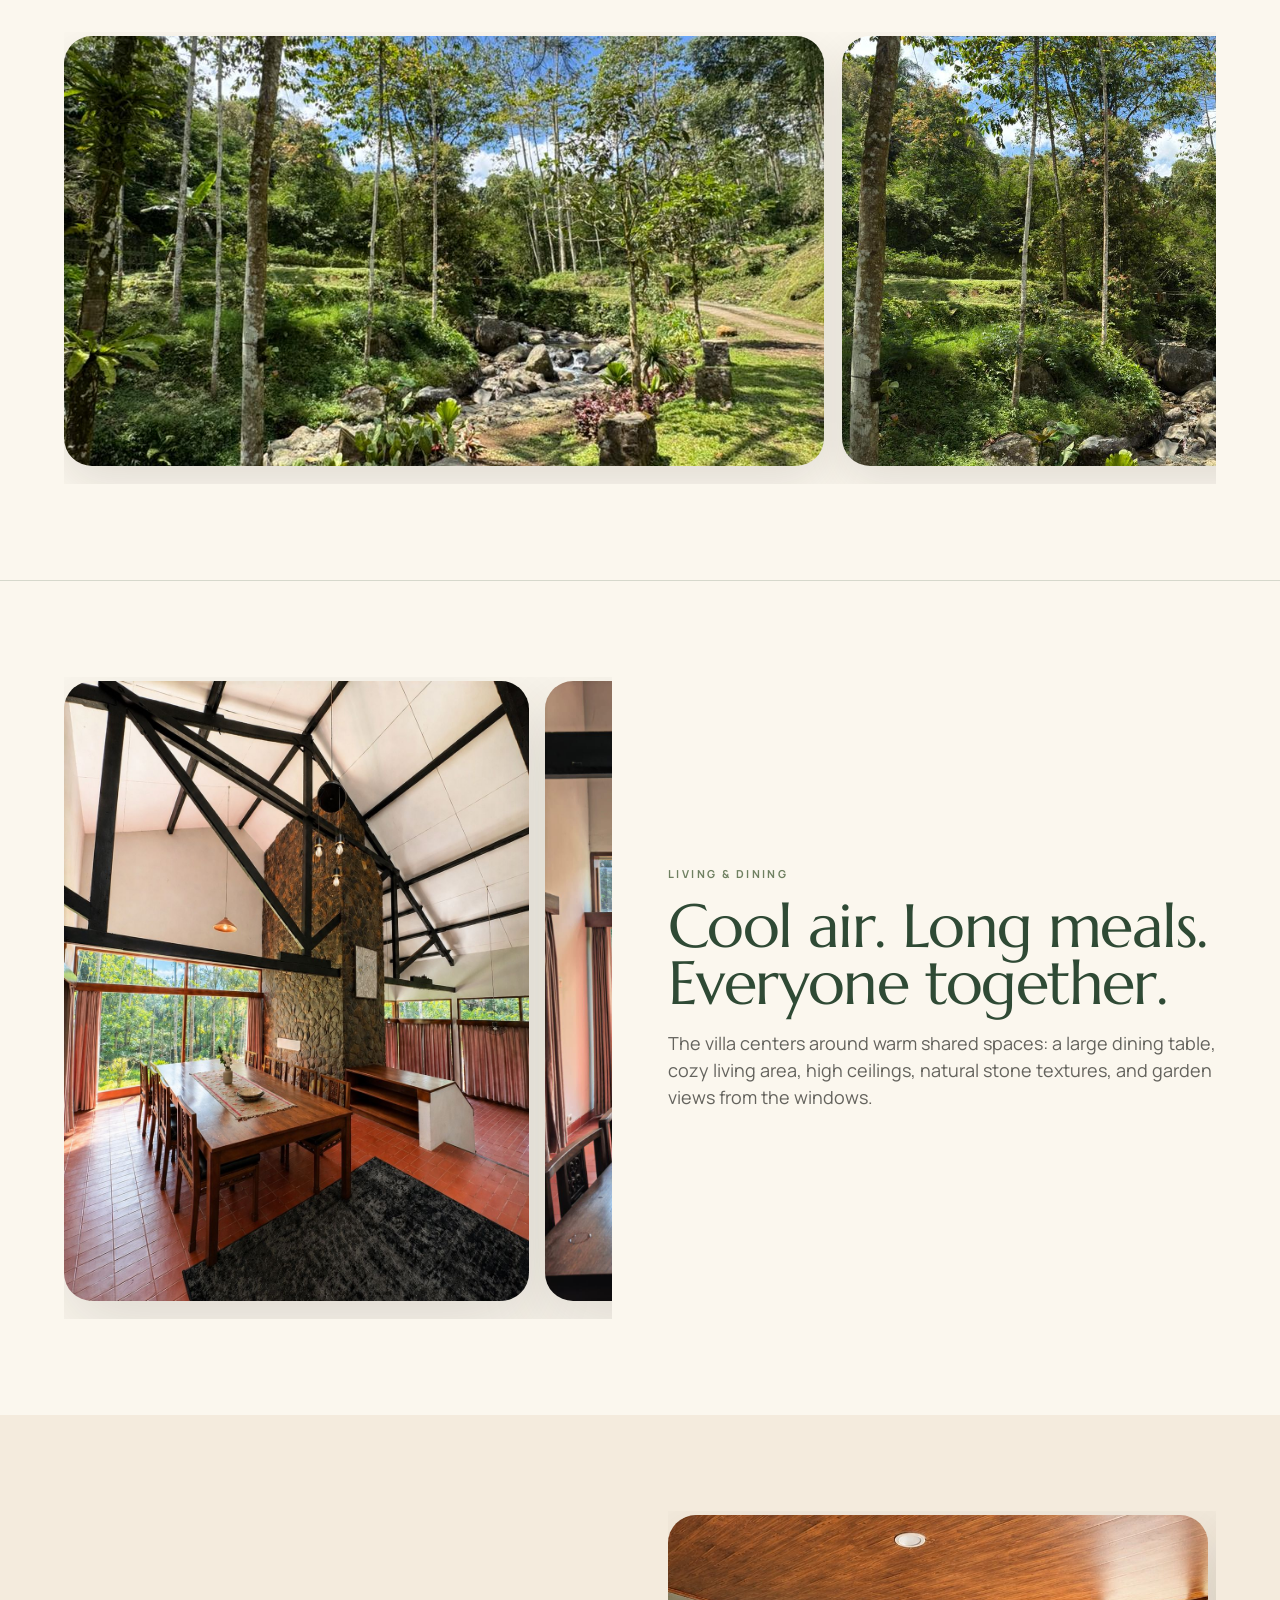
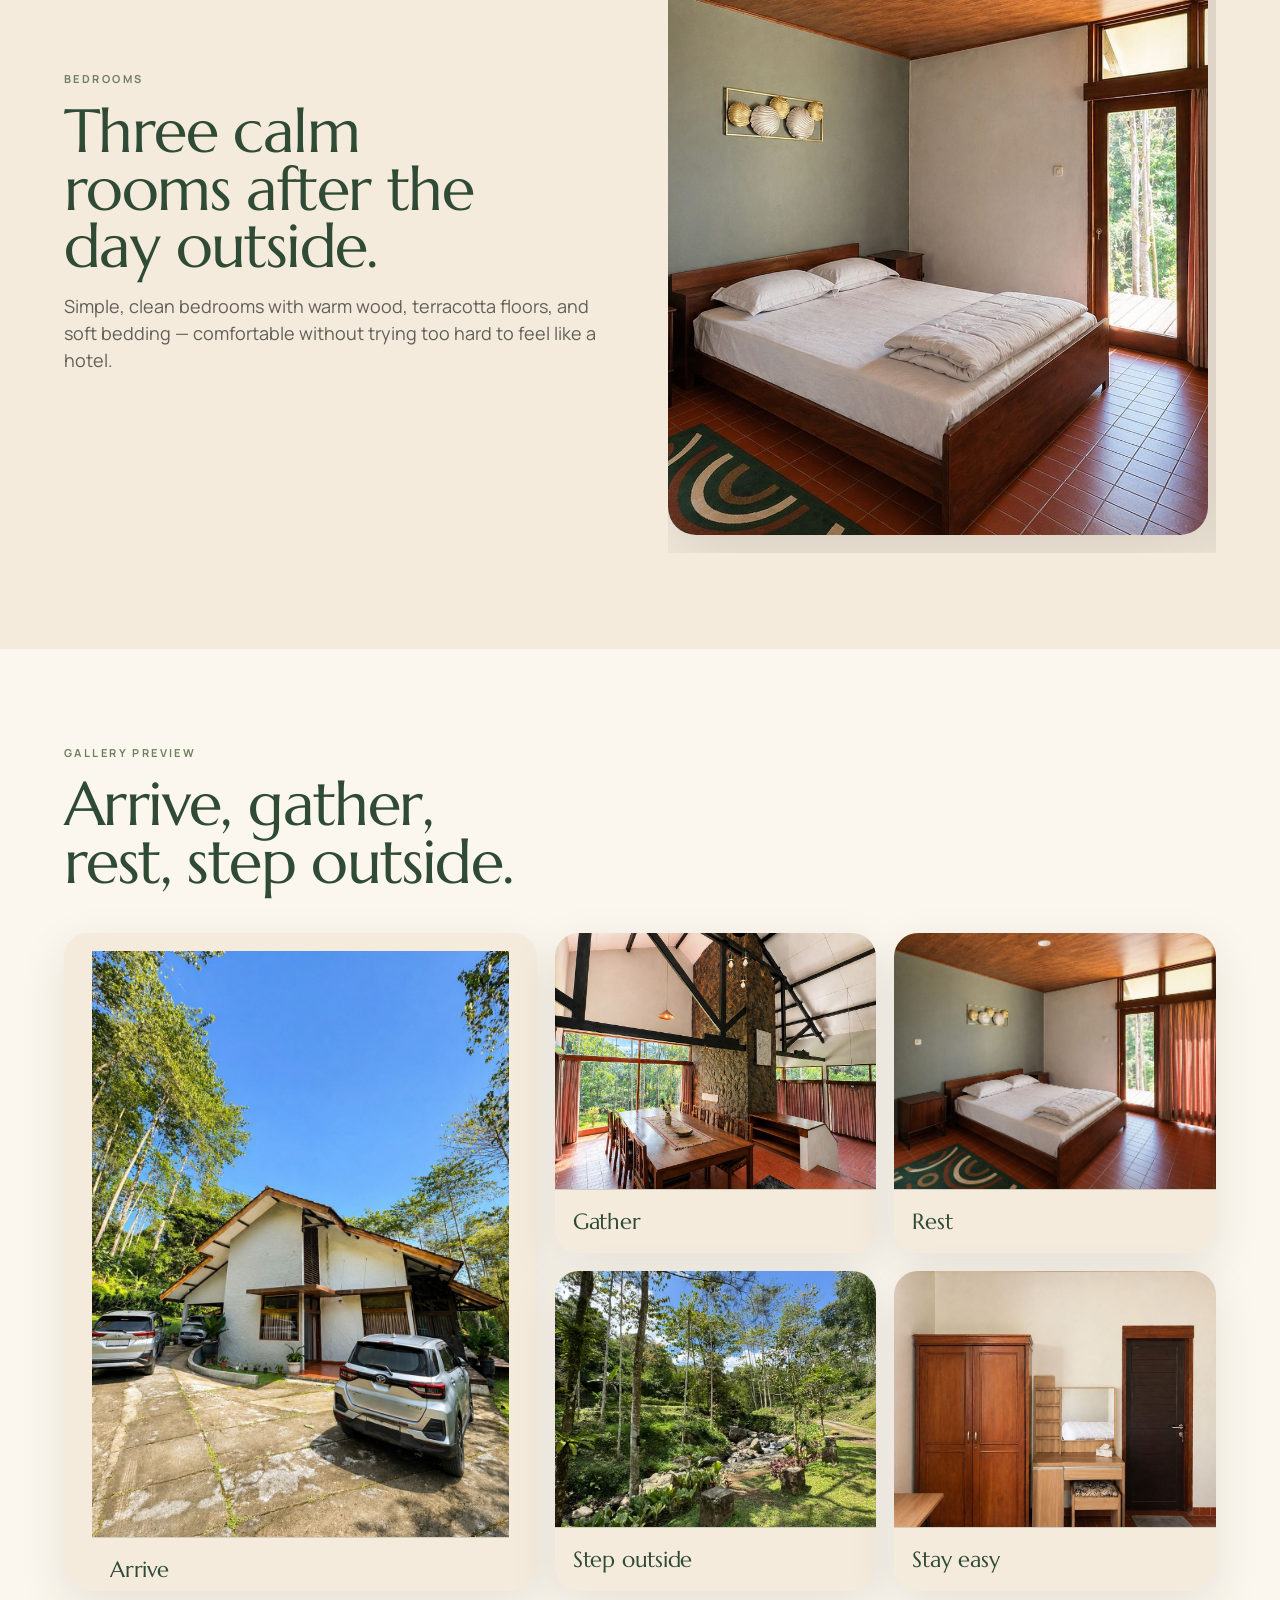
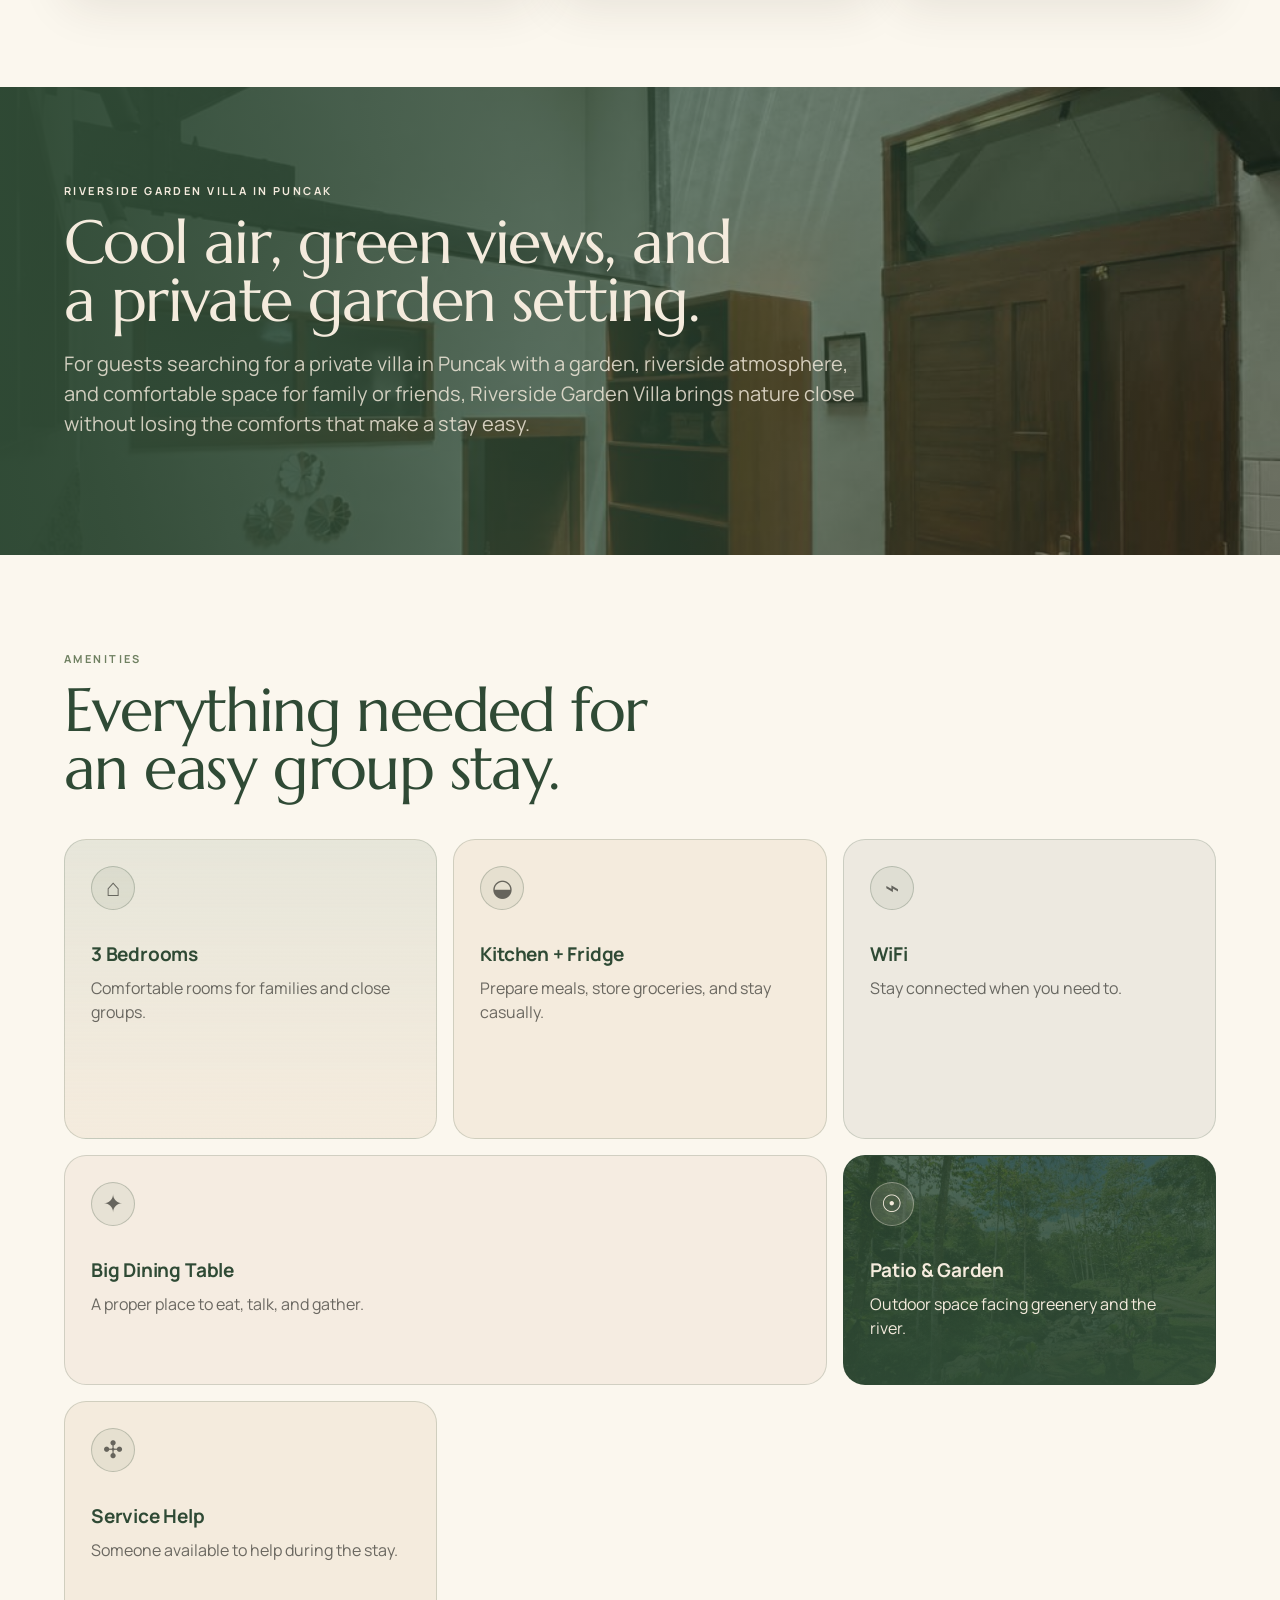
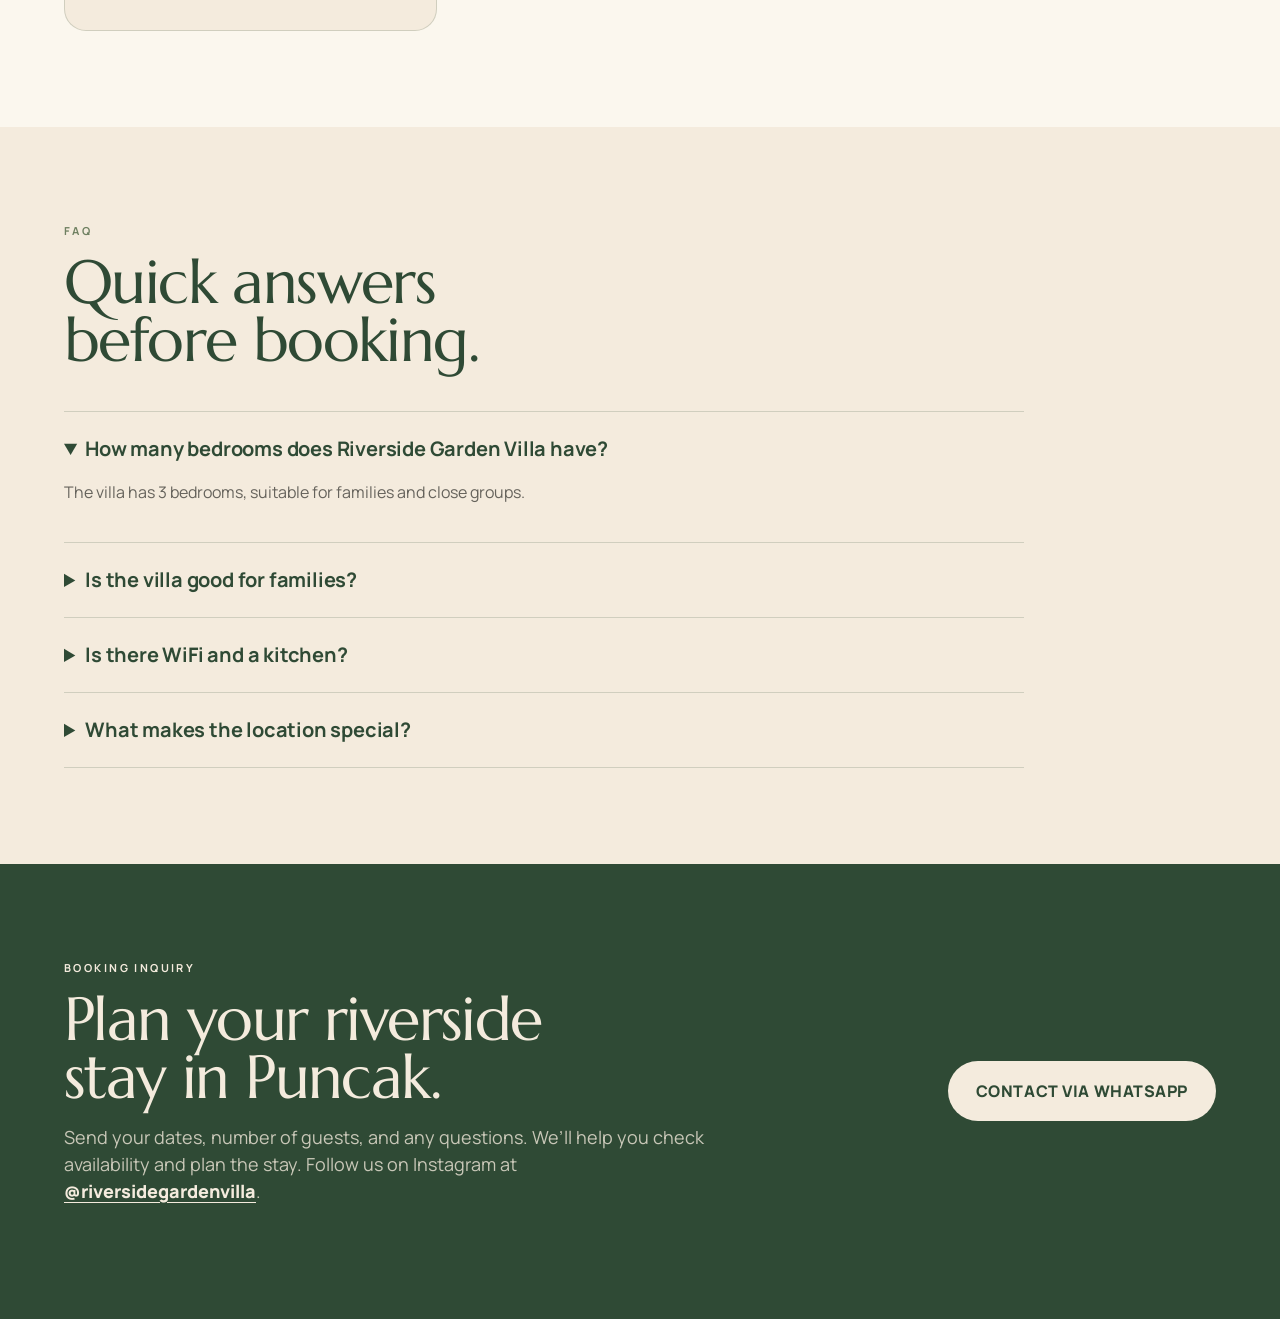
==== commit cf1dabf1: "Move mobile section headings before image carousels" ====
--- a/index.html
+++ b/index.html
@@ -88,11 +88,7 @@
         <p class="eyebrow">Living & dining</p>
         <h2>Cool air. Long meals. Everyone together.</h2>
         <p>The villa centers around warm shared spaces: a large dining table, cozy living area, high ceilings, natural stone textures, and garden views from the windows.</p>
-        <div class="mini-image-strip" aria-label="Living and dining detail photos">
-          <img src="assets/living-dining-2.jpg" alt="Dining table beside large windows and garden views" />
-          <img src="assets/living-room-1.jpg" alt="Living room with sofa, television, and fireplace" />
-          <img src="assets/stay-easy-room-desk.jpg" alt="Room desk, storage, and practical stay amenities" />
-        </div>
+
       </div>
     </section>
 
--- a/styles.css
+++ b/styles.css
@@ -916,3 +916,24 @@
 @media (max-width:520px){
   .mini-image-strip img{flex-basis:74%;height:175px}
 }
+/* Mobile: keep Living & Dining heading before its images */
+@media (max-width:900px){
+  .split{
+    display:flex;
+    flex-direction:column;
+  }
+  .split > .split-copy{
+    order:1;
+  }
+  .split > .feature-scroll,
+  .split > img{
+    order:2;
+  }
+  .split.reverse > .split-copy{
+    order:1;
+  }
+  .split.reverse > .feature-scroll,
+  .split.reverse > img{
+    order:2;
+  }
+}
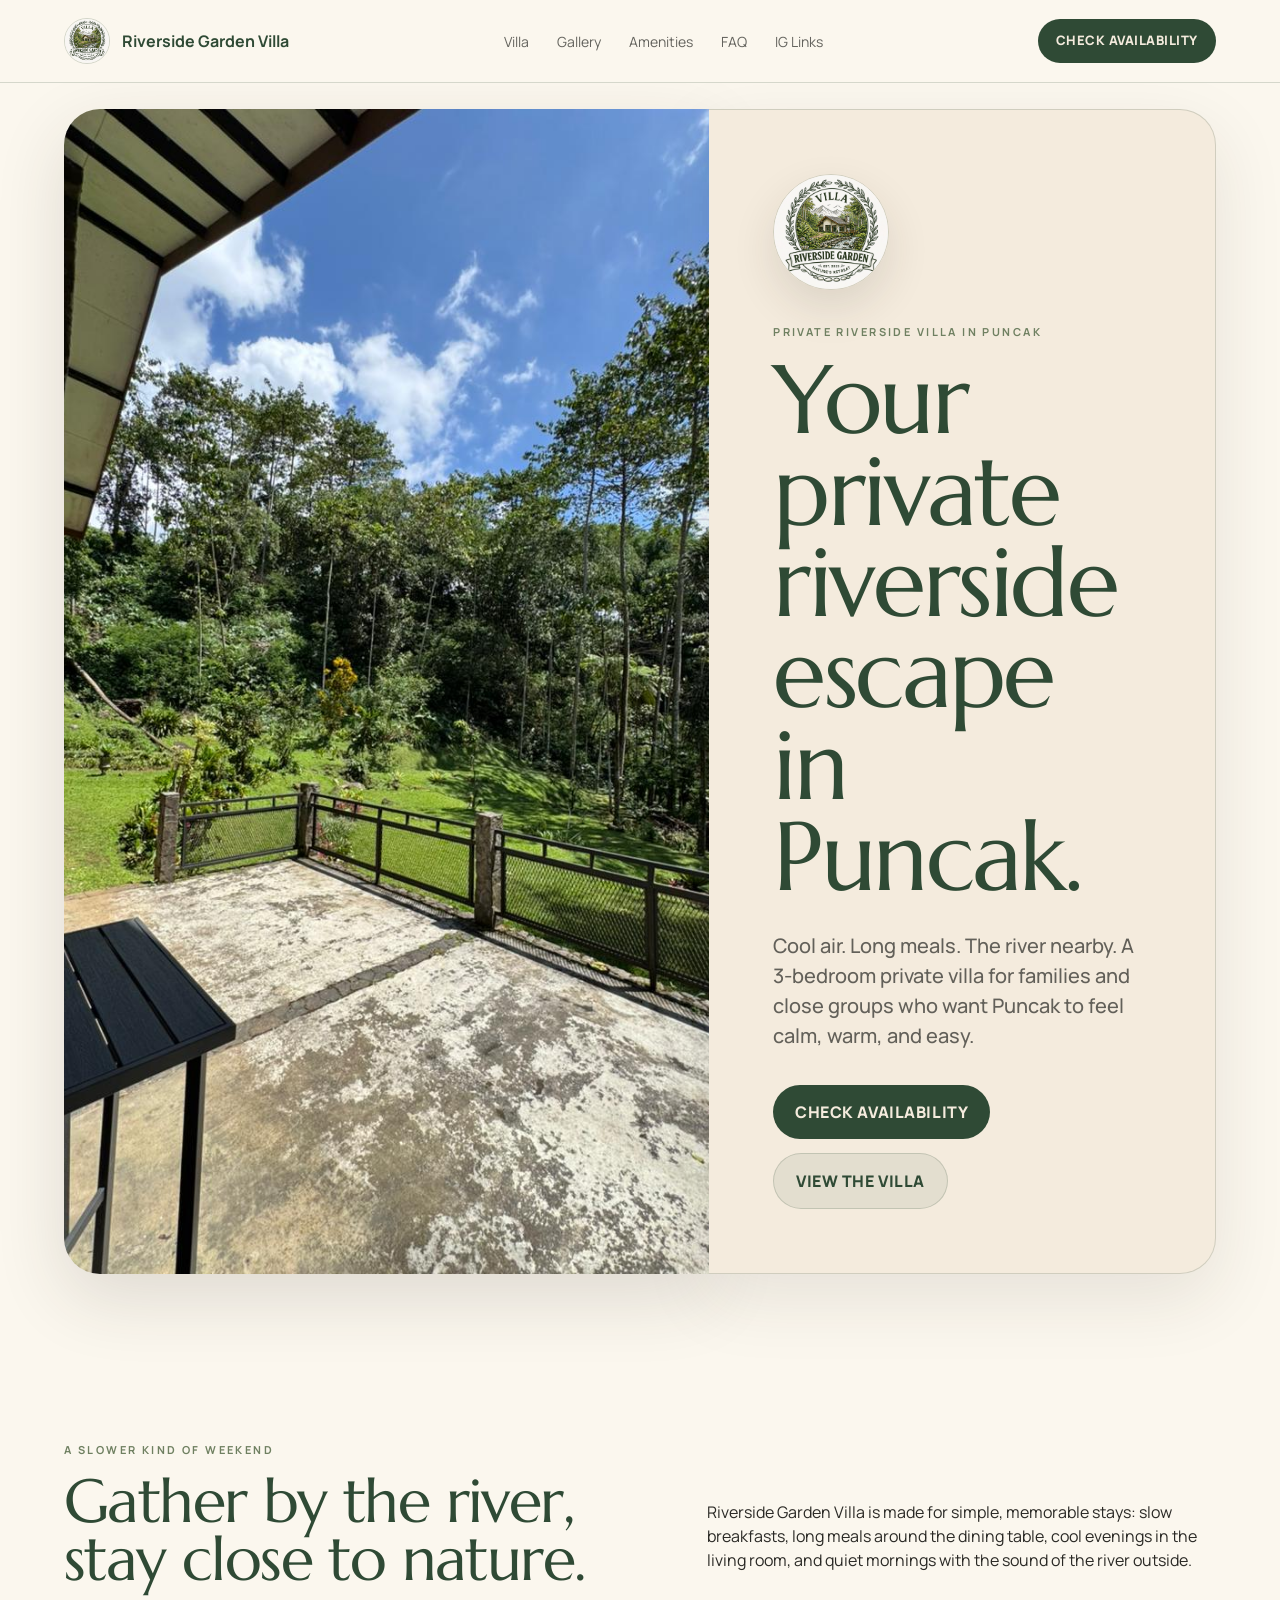
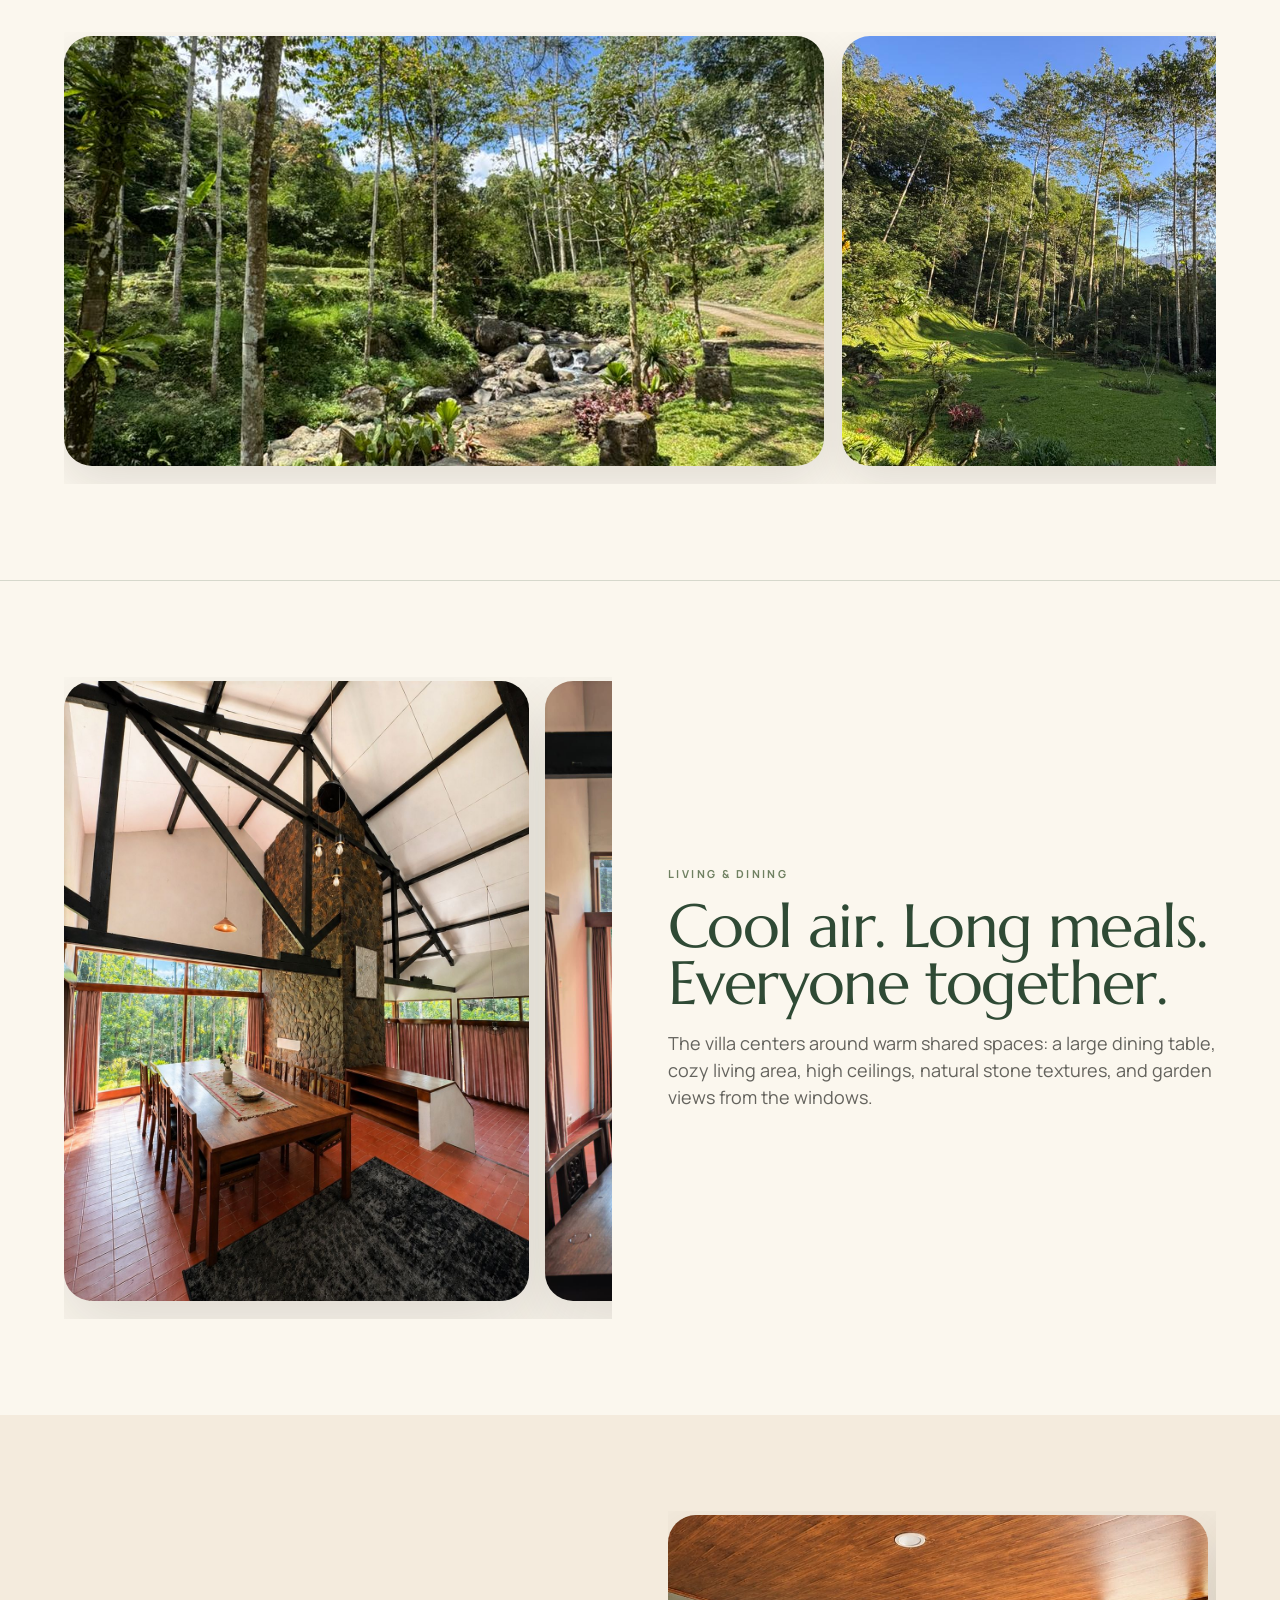
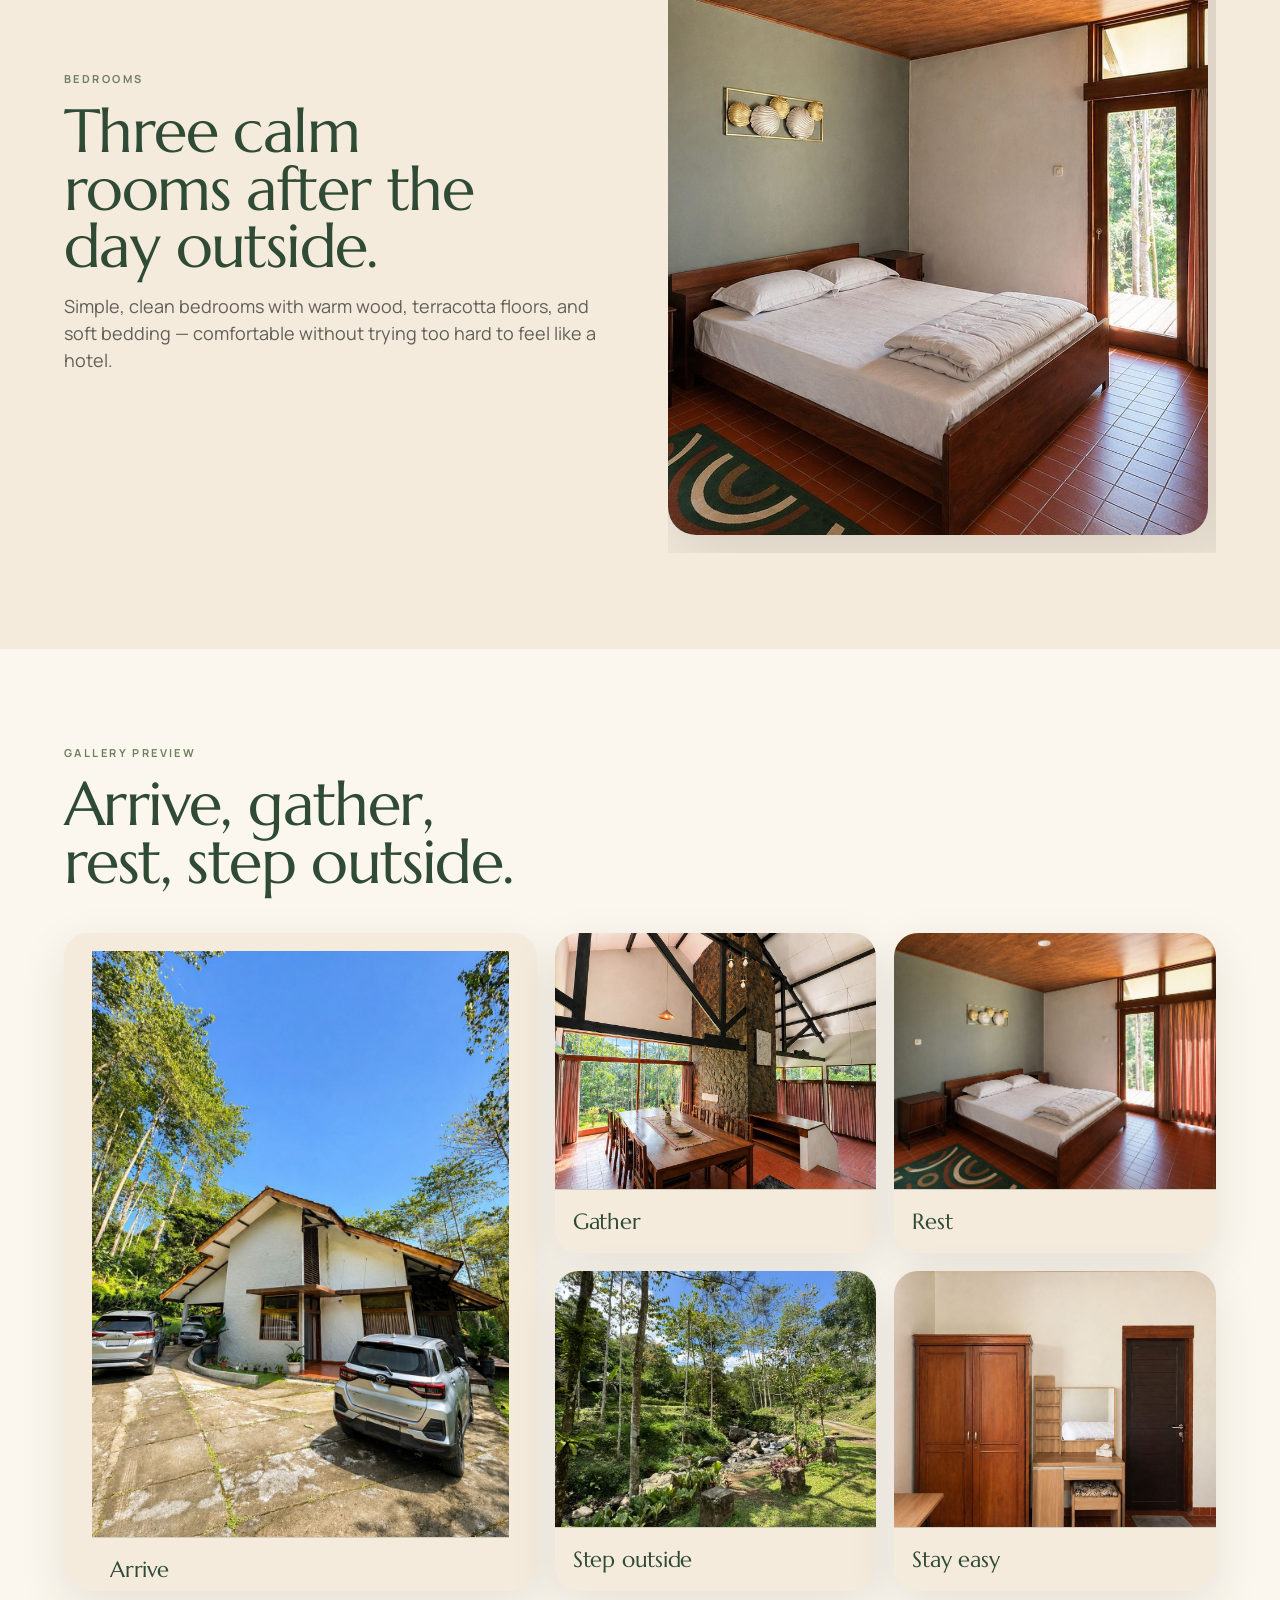
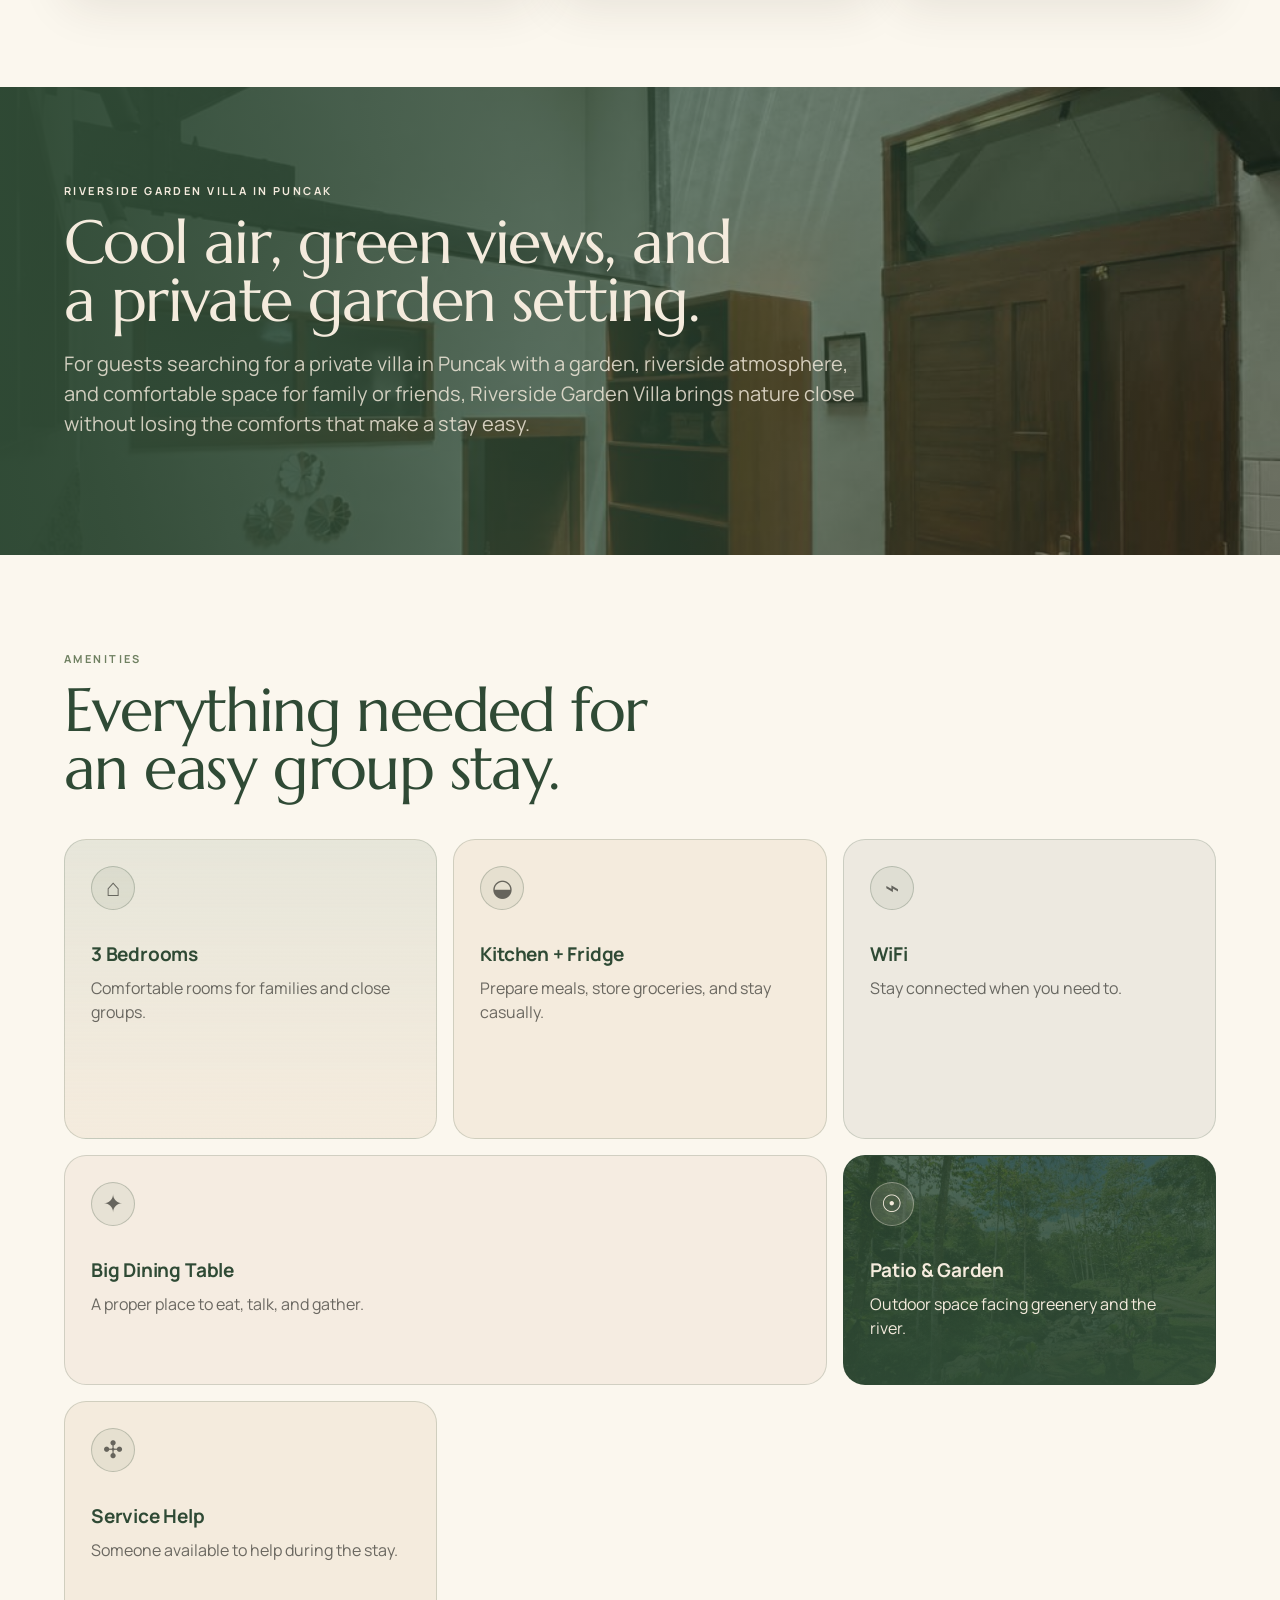
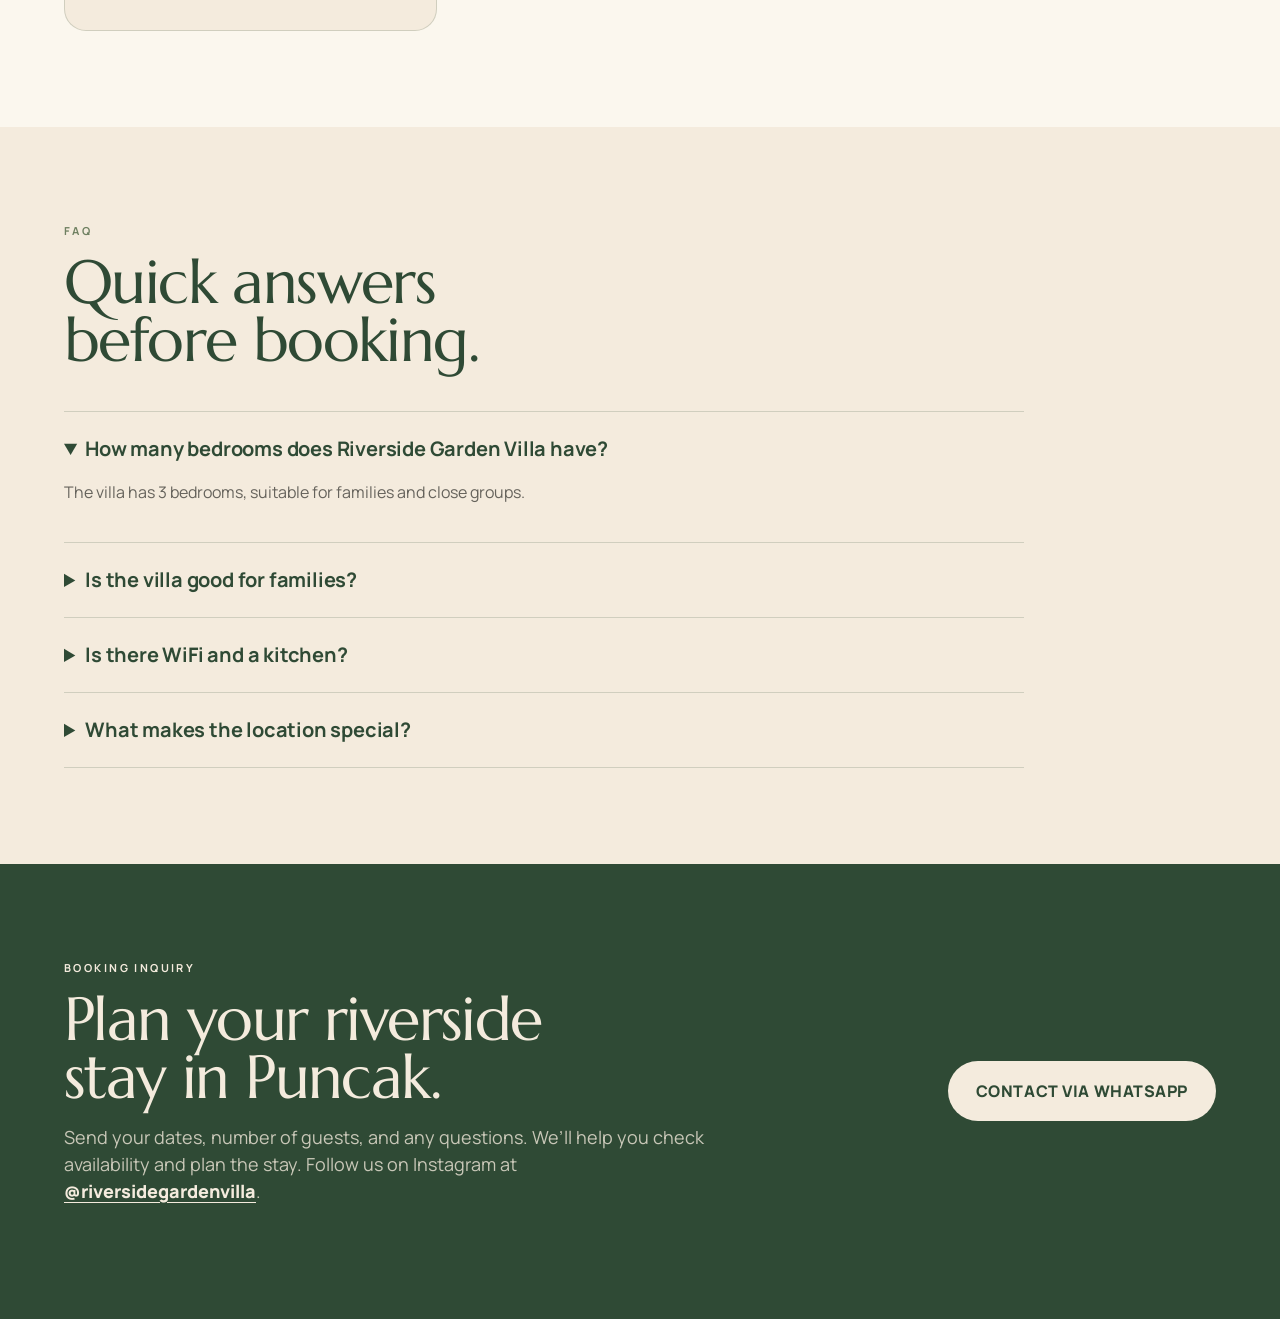
==== commit 4c746202: "Remove duplicate nature gallery image" ====
--- a/index.html
+++ b/index.html
@@ -71,7 +71,6 @@
       <p>Riverside Garden Villa is made for simple, memorable stays: slow breakfasts, long meals around the dining table, cool evenings in the living room, and quiet mornings with the sound of the river outside.</p>
       <div class="nature-strip" aria-label="Riverside garden photo gallery">
         <img src="assets/nature-riverside-lawn.jpg" alt="Riverside lawn and stream surrounded by trees" />
-        <img src="assets/nature-rocky-stream.jpg" alt="Rocky stream running through the villa garden" />
         <img src="assets/nature-wide-lawn.jpg" alt="Open green lawn with tall trees and hillside" />
         <img src="assets/nature-terrace-view.jpg" alt="Terrace overlooking green riverside garden" />
       </div>
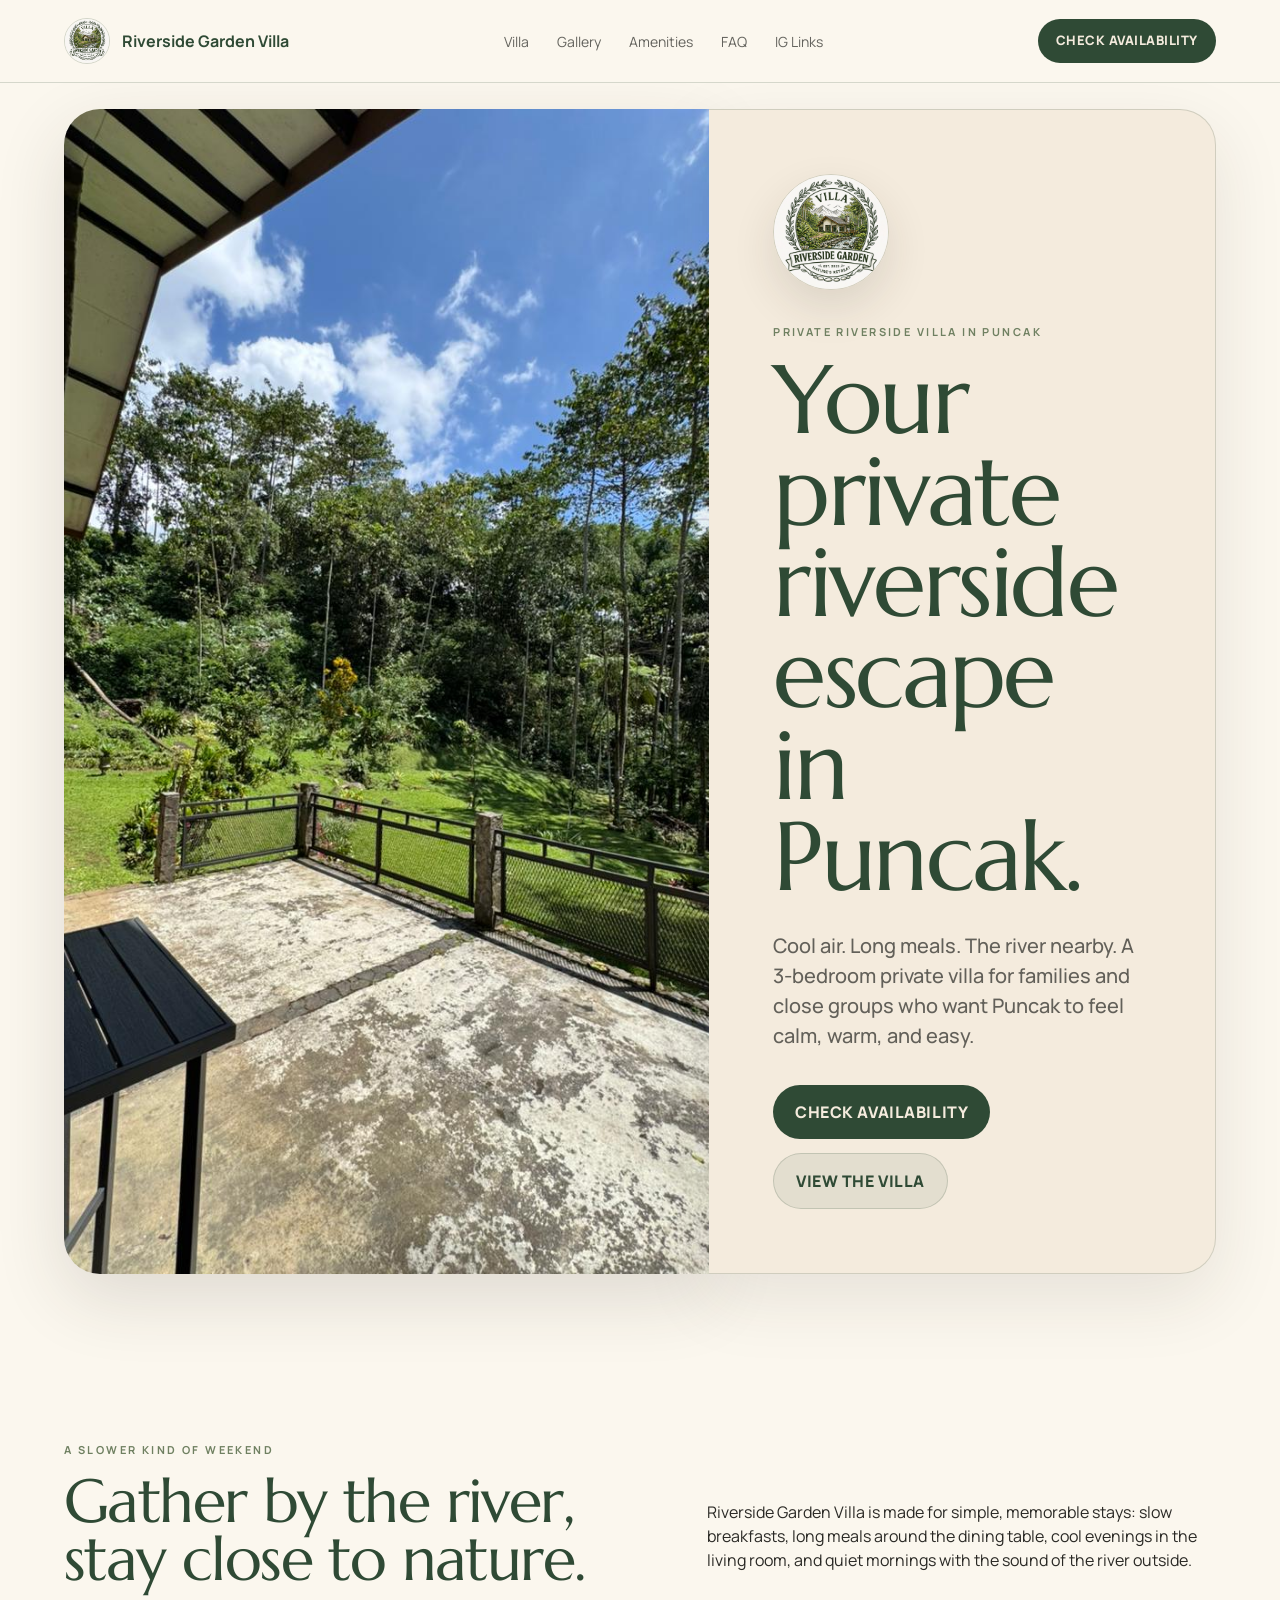
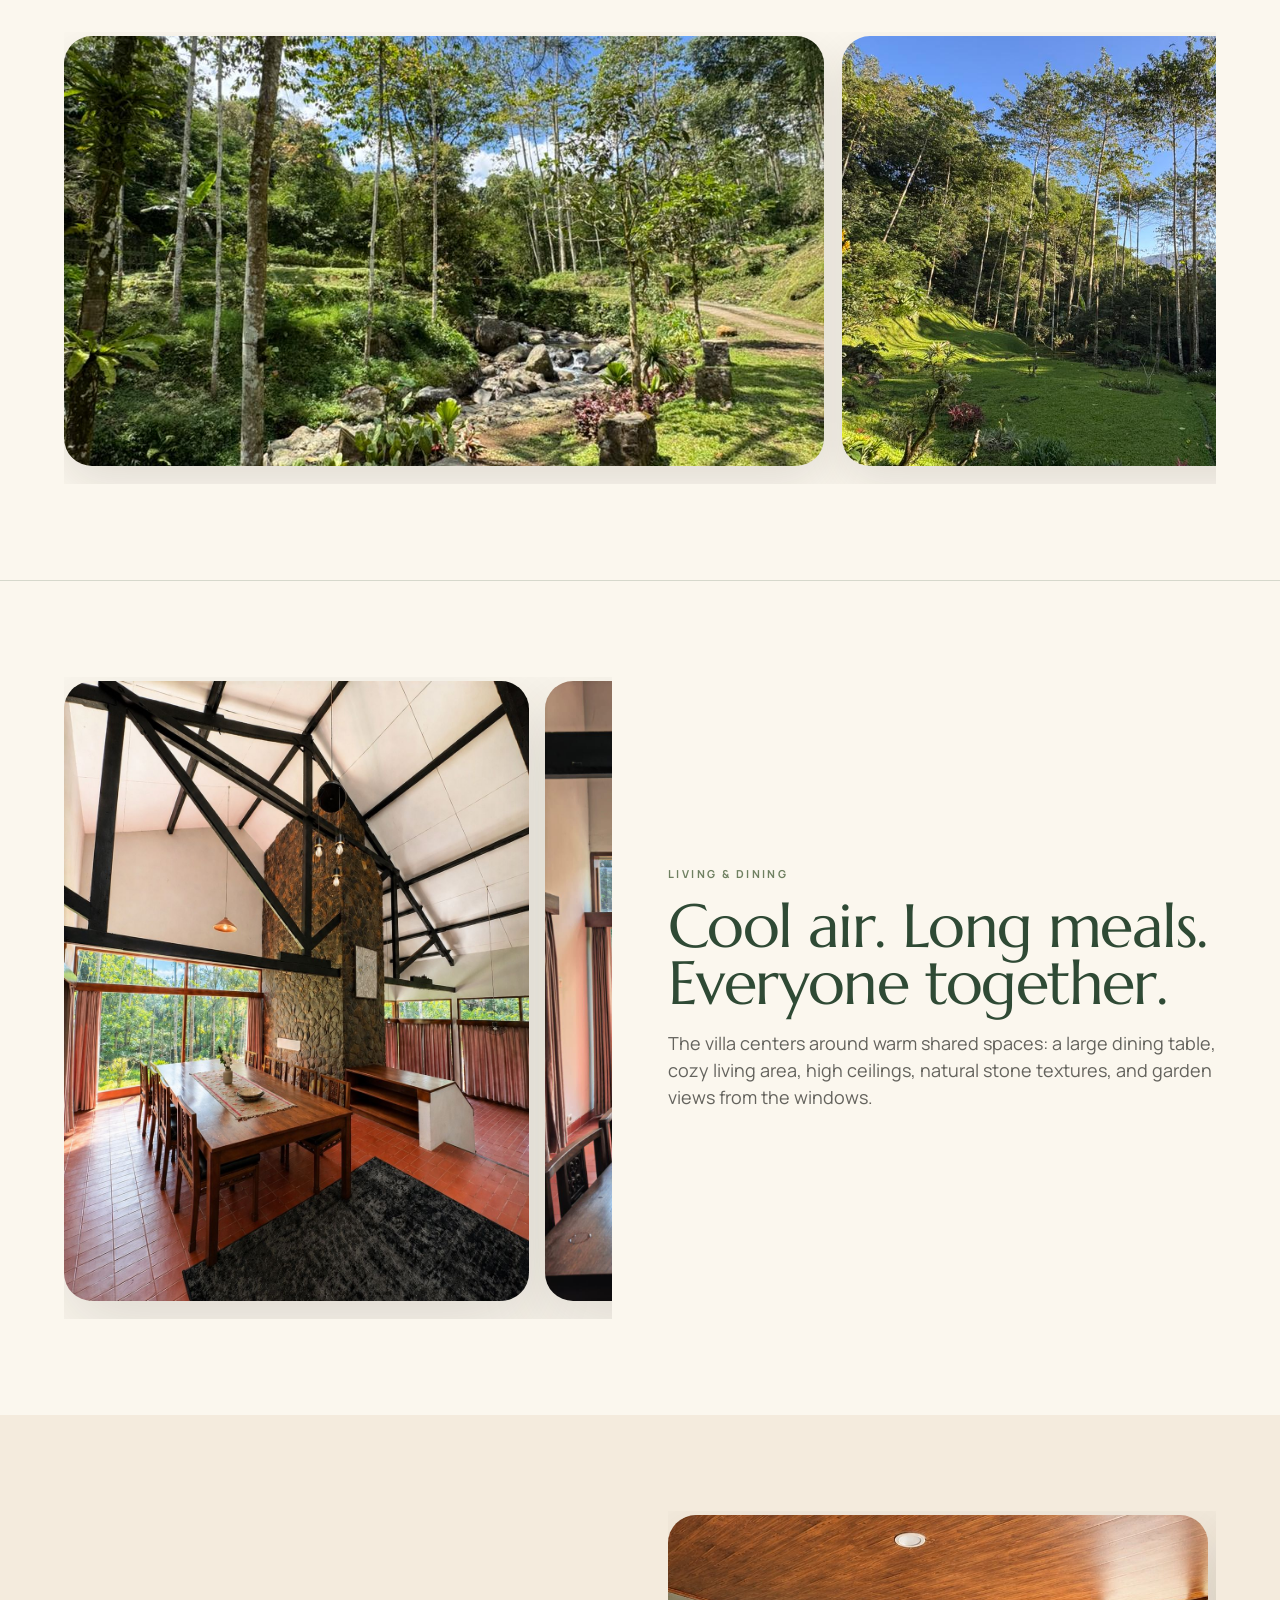
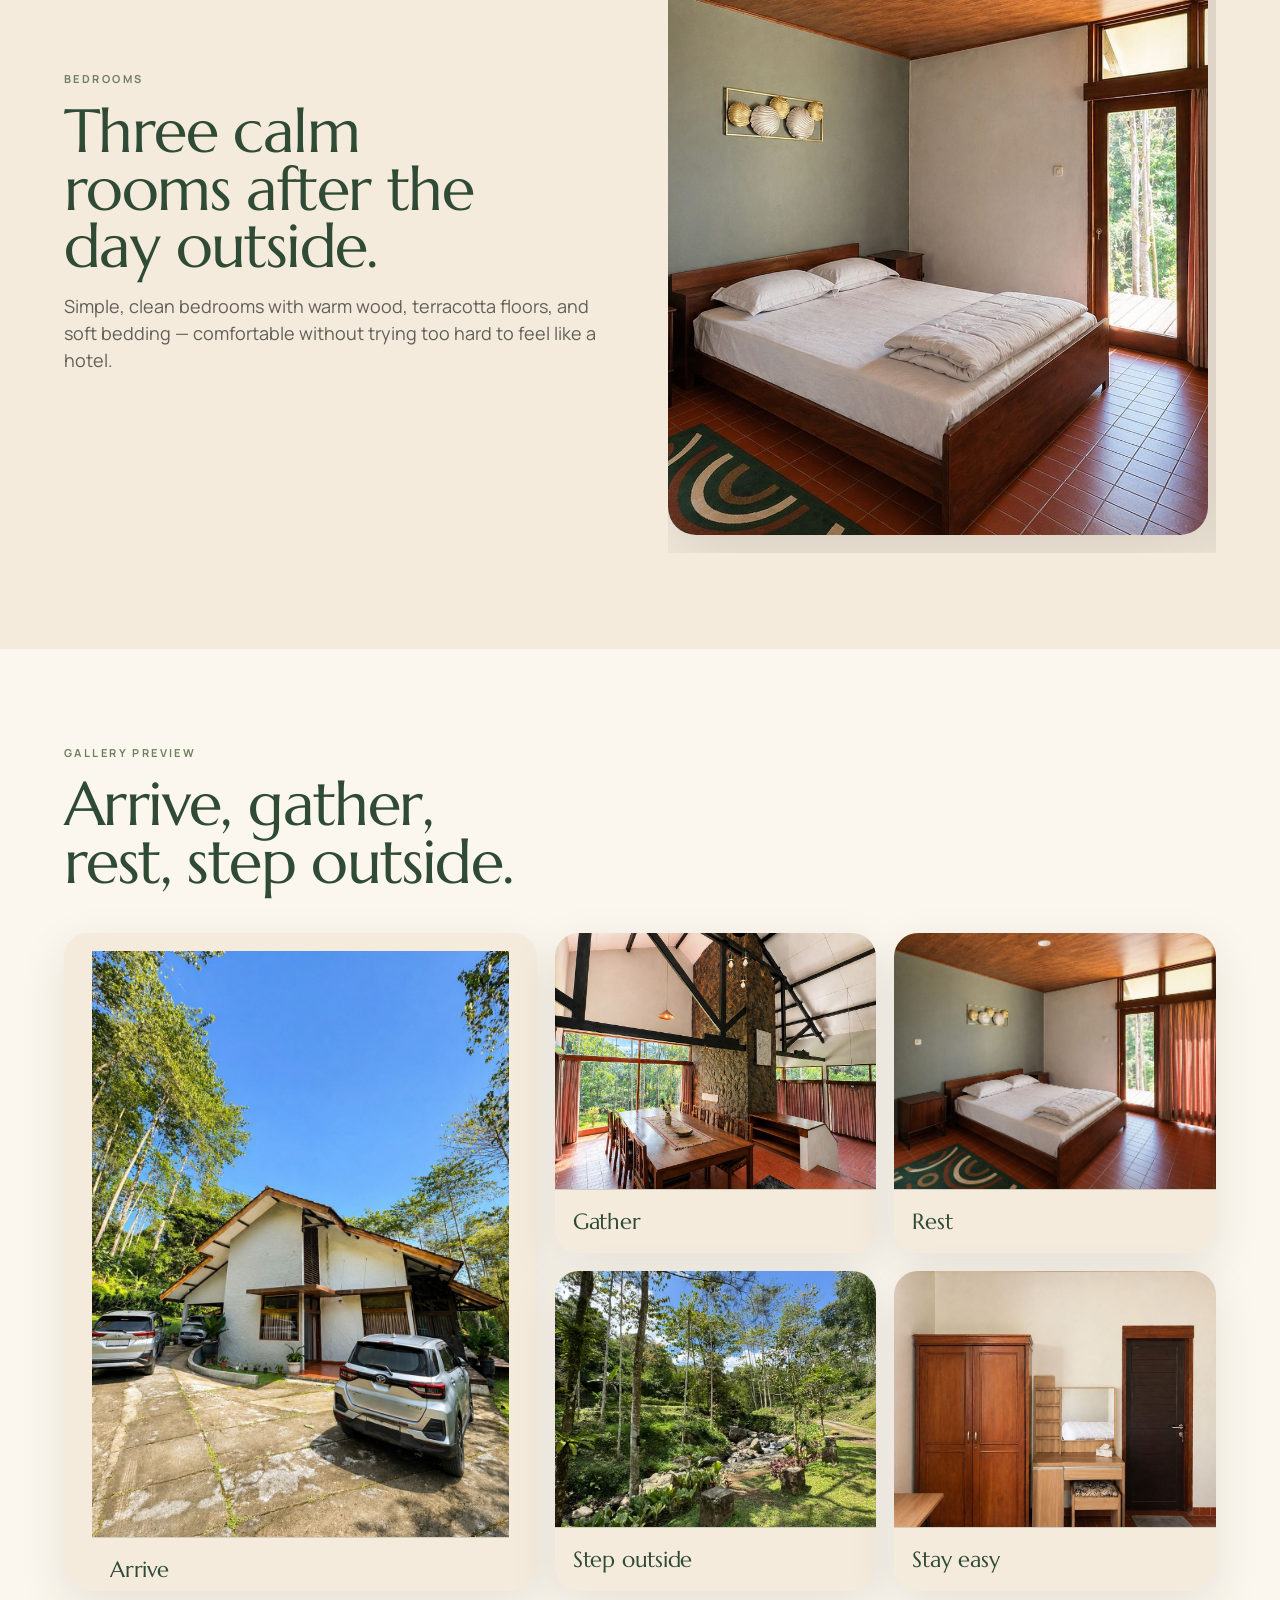
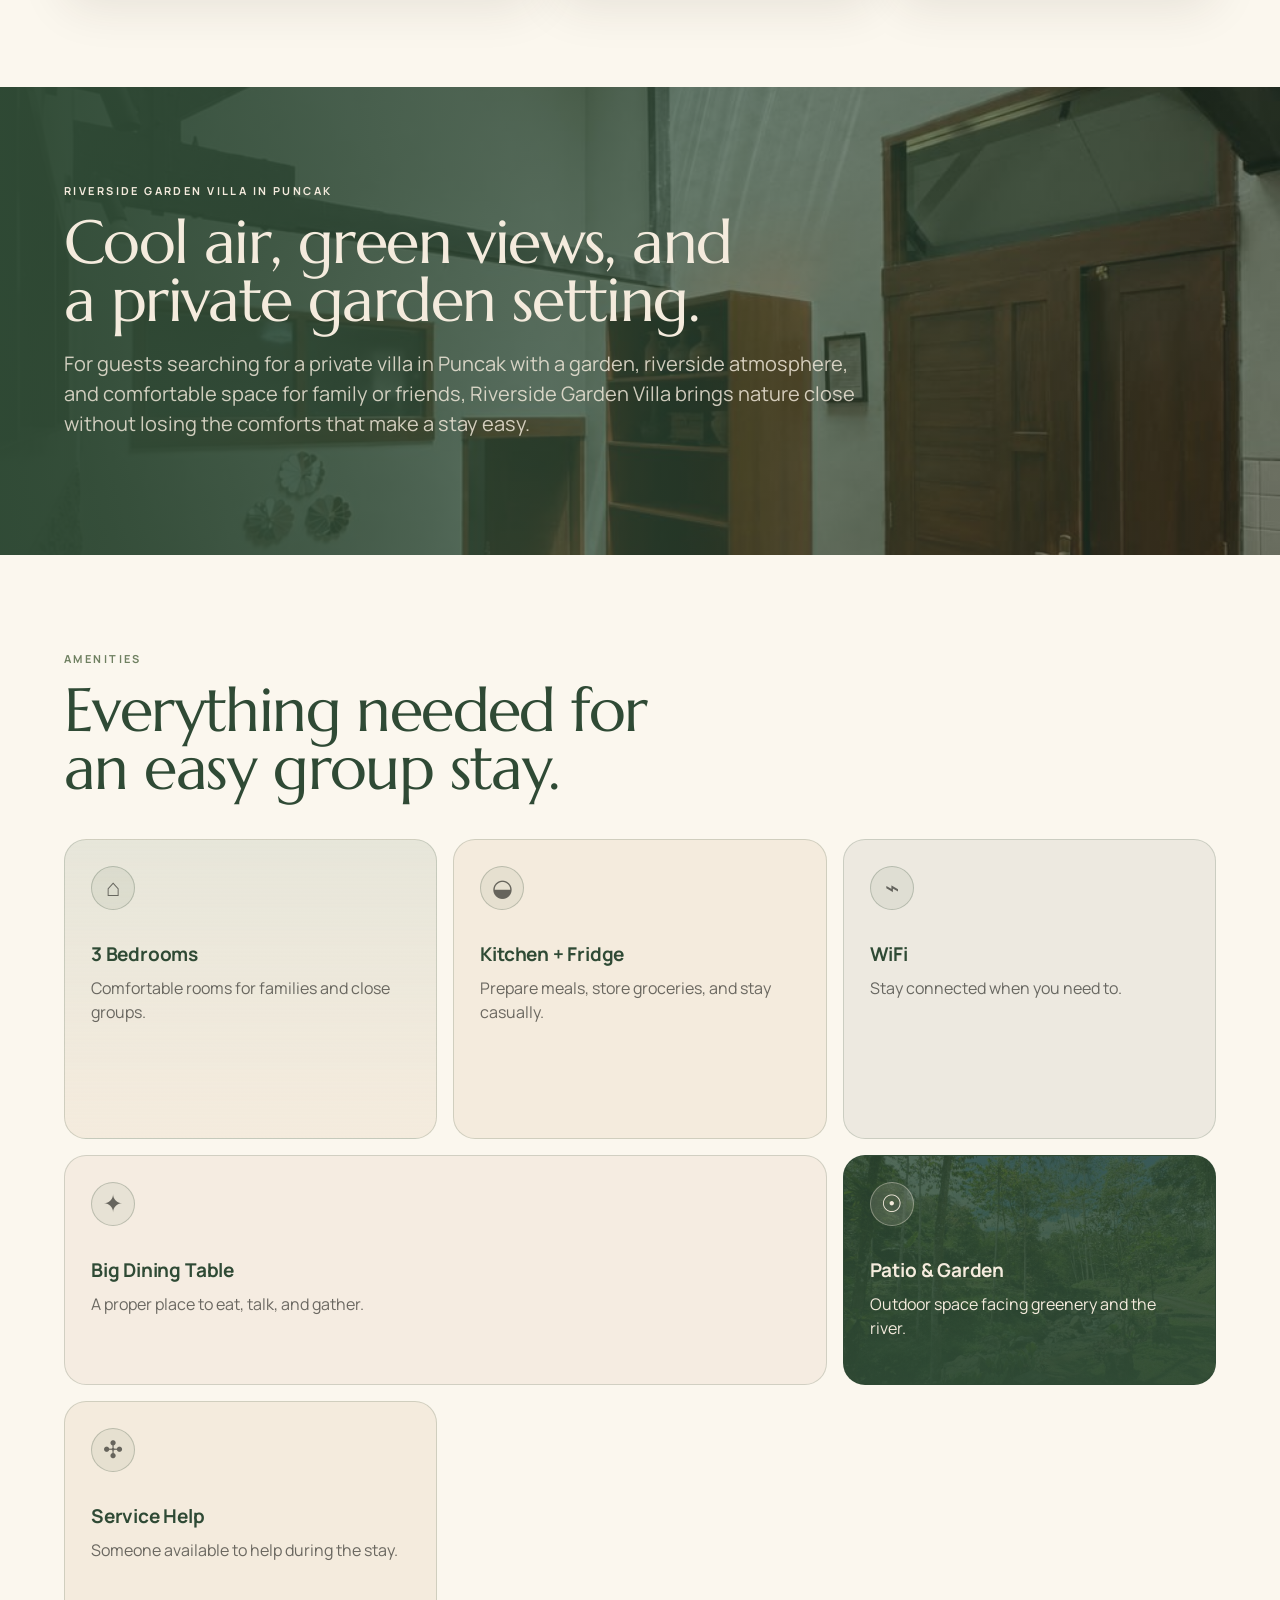
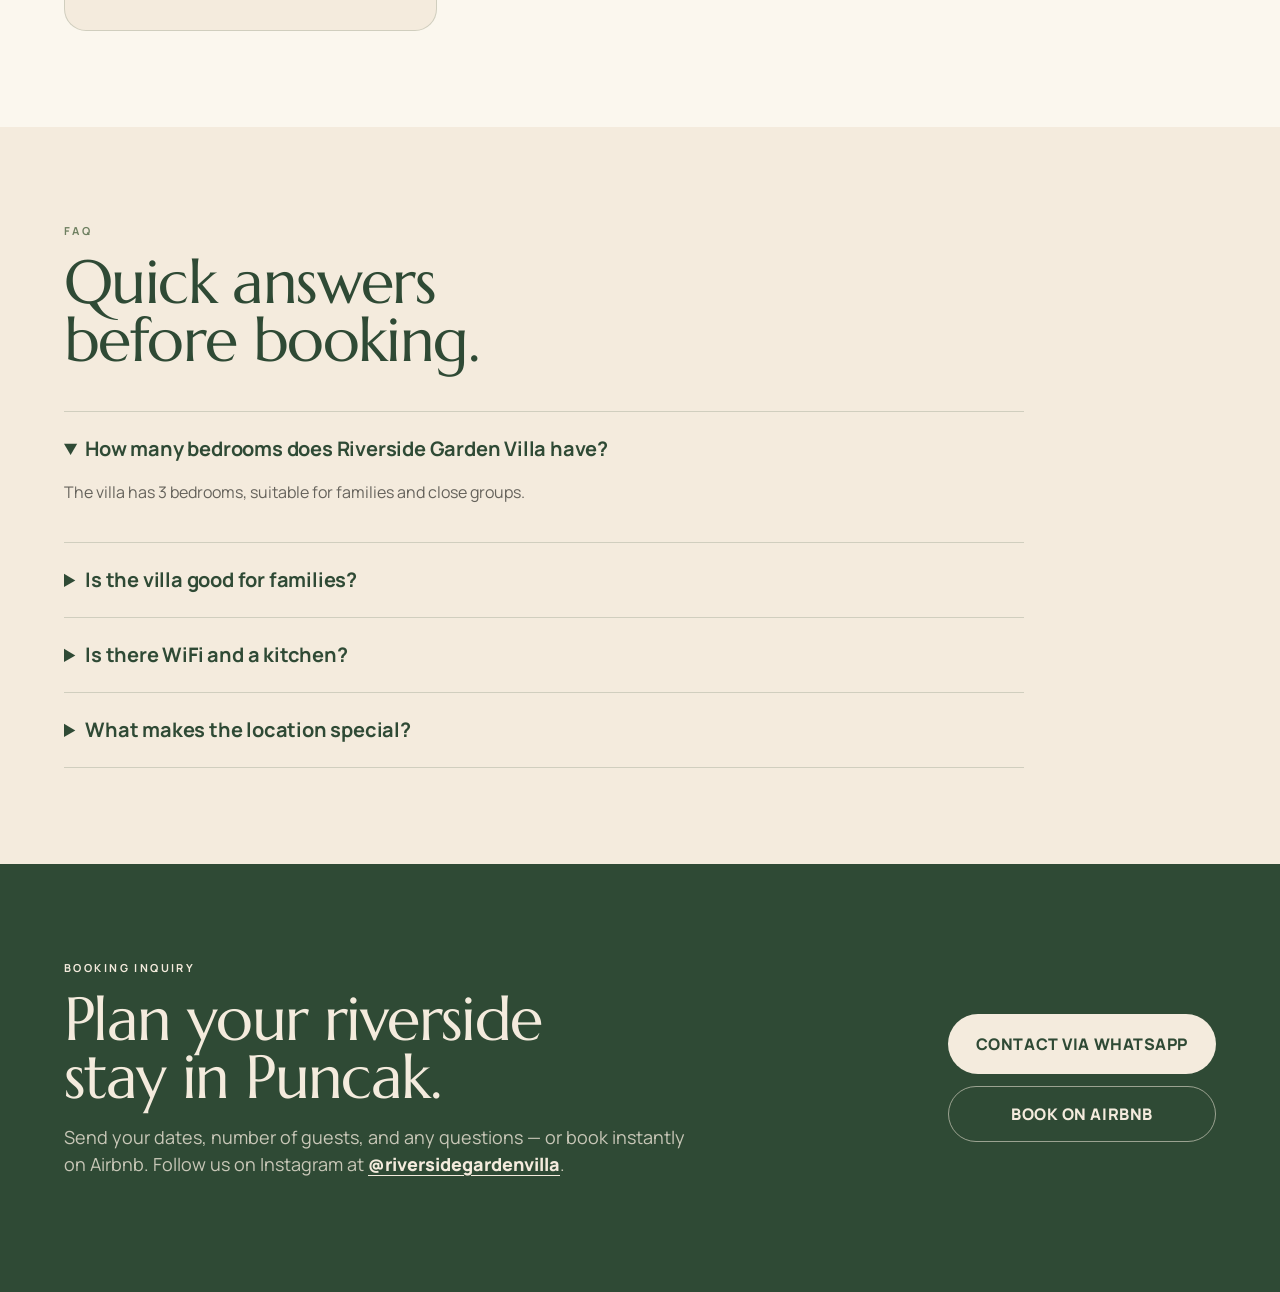
==== commit d603b7ea: "Add Airbnb listing links (booking CTA, links page, schema sameAs)" ====
--- a/index.html
+++ b/index.html
@@ -26,6 +26,10 @@
       {"@type":"LocationFeatureSpecification","name":"Kitchen and fridge","value":true},
       {"@type":"LocationFeatureSpecification","name":"WiFi","value":true},
       {"@type":"LocationFeatureSpecification","name":"Service help","value":true}
+    ],
+    "sameAs": [
+      "https://instagram.com/riversidegardenvilla",
+      "https://www.airbnb.com/rooms/1723818642363472291"
     ]
   }
   </script>
@@ -157,10 +161,14 @@
       <div>
         <p class="eyebrow">Booking inquiry</p>
         <h2>Plan your riverside stay in Puncak.</h2>
-        <p>Send your dates, number of guests, and any questions. We’ll help you check availability and plan the stay. Follow us on Instagram at <a class="inline-link" href="https://instagram.com/riversidegardenvilla" target="_blank" rel="noopener">@riversidegardenvilla</a>.</p>
+        <p>Send your dates, number of guests, and any questions — or book instantly on Airbnb. Follow us on Instagram at <a class="inline-link" href="https://instagram.com/riversidegardenvilla" target="_blank" rel="noopener">@riversidegardenvilla</a>.</p>
       </div>
-      <a class="button primary large" href="https://wa.me/6287873734000?text=Halo%20Riverside%20Garden%20Villa%2C%20saya%20tertarik%20untuk%20reservasi.%20Boleh%20info%20tanggal%20terdekat%20yang%20tersedia%20dan%20rate-nya%20berapa%3F" aria-label="Contact Riverside Garden Villa on WhatsApp">Contact via WhatsApp</a>
+      <div class="booking-ctas">
+        <a class="button primary large" href="https://wa.me/6287873734000?text=Halo%20Riverside%20Garden%20Villa%2C%20saya%20tertarik%20untuk%20reservasi.%20Boleh%20info%20tanggal%20terdekat%20yang%20tersedia%20dan%20rate-nya%20berapa%3F" aria-label="Contact Riverside Garden Villa on WhatsApp">Contact via WhatsApp</a>
+        <a class="button airbnb-btn" href="https://www.airbnb.com/rooms/1723818642363472291" target="_blank" rel="noopener" aria-label="Book Riverside Garden Villa on Airbnb">Book on Airbnb</a>
+      </div>
     </section>
   </main>
+  <script src="lightbox.js"></script>
 </body>
 </html>
--- a/styles.css
+++ b/styles.css
@@ -937,3 +937,99 @@
     order:2;
   }
 }
+/* Lightweight image lightbox */
+.is-zoomable{
+  cursor:zoom-in;
+}
+.lightbox-lock{
+  overflow:hidden;
+}
+.lightbox{
+  position:fixed;
+  inset:0;
+  z-index:100;
+  display:grid;
+  place-items:center;
+  padding:clamp(18px,4vw,46px);
+  background:rgba(16,26,18,.86);
+  backdrop-filter:blur(14px);
+  opacity:0;
+  pointer-events:none;
+  transition:opacity .22s ease;
+}
+.lightbox.is-open{
+  opacity:1;
+  pointer-events:auto;
+}
+.lightbox-image{
+  max-width:min(100%, 1180px);
+  max-height:82dvh;
+  width:auto;
+  height:auto;
+  object-fit:contain;
+  border-radius:24px;
+  box-shadow:0 30px 90px rgba(0,0,0,.38);
+  cursor:zoom-out;
+}
+.lightbox-close{
+  position:fixed;
+  top:18px;
+  right:18px;
+  width:46px;
+  height:46px;
+  border:1px solid rgba(244,235,221,.34);
+  border-radius:999px;
+  background:rgba(244,235,221,.14);
+  color:var(--cream);
+  font-size:30px;
+  line-height:1;
+  cursor:pointer;
+  backdrop-filter:blur(10px);
+}
+.lightbox-caption{
+  margin:14px 0 0;
+  max-width:min(90vw, 760px);
+  color:rgba(244,235,221,.84);
+  text-align:center;
+  font-size:14px;
+}
+@media (max-width:520px){
+  .lightbox{padding:14px}
+  .lightbox-image{max-height:78dvh;border-radius:18px}
+  .lightbox-close{top:12px;right:12px;width:42px;height:42px}
+}
+.lightbox-nav{
+  position:fixed;
+  top:50%;
+  transform:translateY(-50%);
+  width:52px;
+  height:52px;
+  border:1px solid rgba(244,235,221,.34);
+  border-radius:999px;
+  background:rgba(244,235,221,.14);
+  color:var(--cream);
+  font-size:44px;
+  line-height:.8;
+  cursor:pointer;
+  backdrop-filter:blur(10px);
+}
+.lightbox-prev{left:18px}
+.lightbox-next{right:18px}
+.lightbox-nav[hidden]{display:none}
+@media (max-width:520px){
+  .lightbox-nav{
+    top:auto;
+    bottom:56px;
+    transform:none;
+    width:46px;
+    height:46px;
+    font-size:38px;
+  }
+  .lightbox-prev{left:18px}
+  .lightbox-next{right:18px}
+}
+
+.booking-ctas{display:flex;flex-direction:column;gap:12px;flex-shrink:0;align-items:stretch}
+.booking .airbnb-btn{border:1.5px solid rgba(244,235,221,.55);color:var(--cream);background:transparent}
+.booking .airbnb-btn:hover{background:rgba(244,235,221,.12)}
+@media (max-width:900px){.booking .booking-ctas{margin-top:24px}.booking .booking-ctas .button{margin-top:0}}
